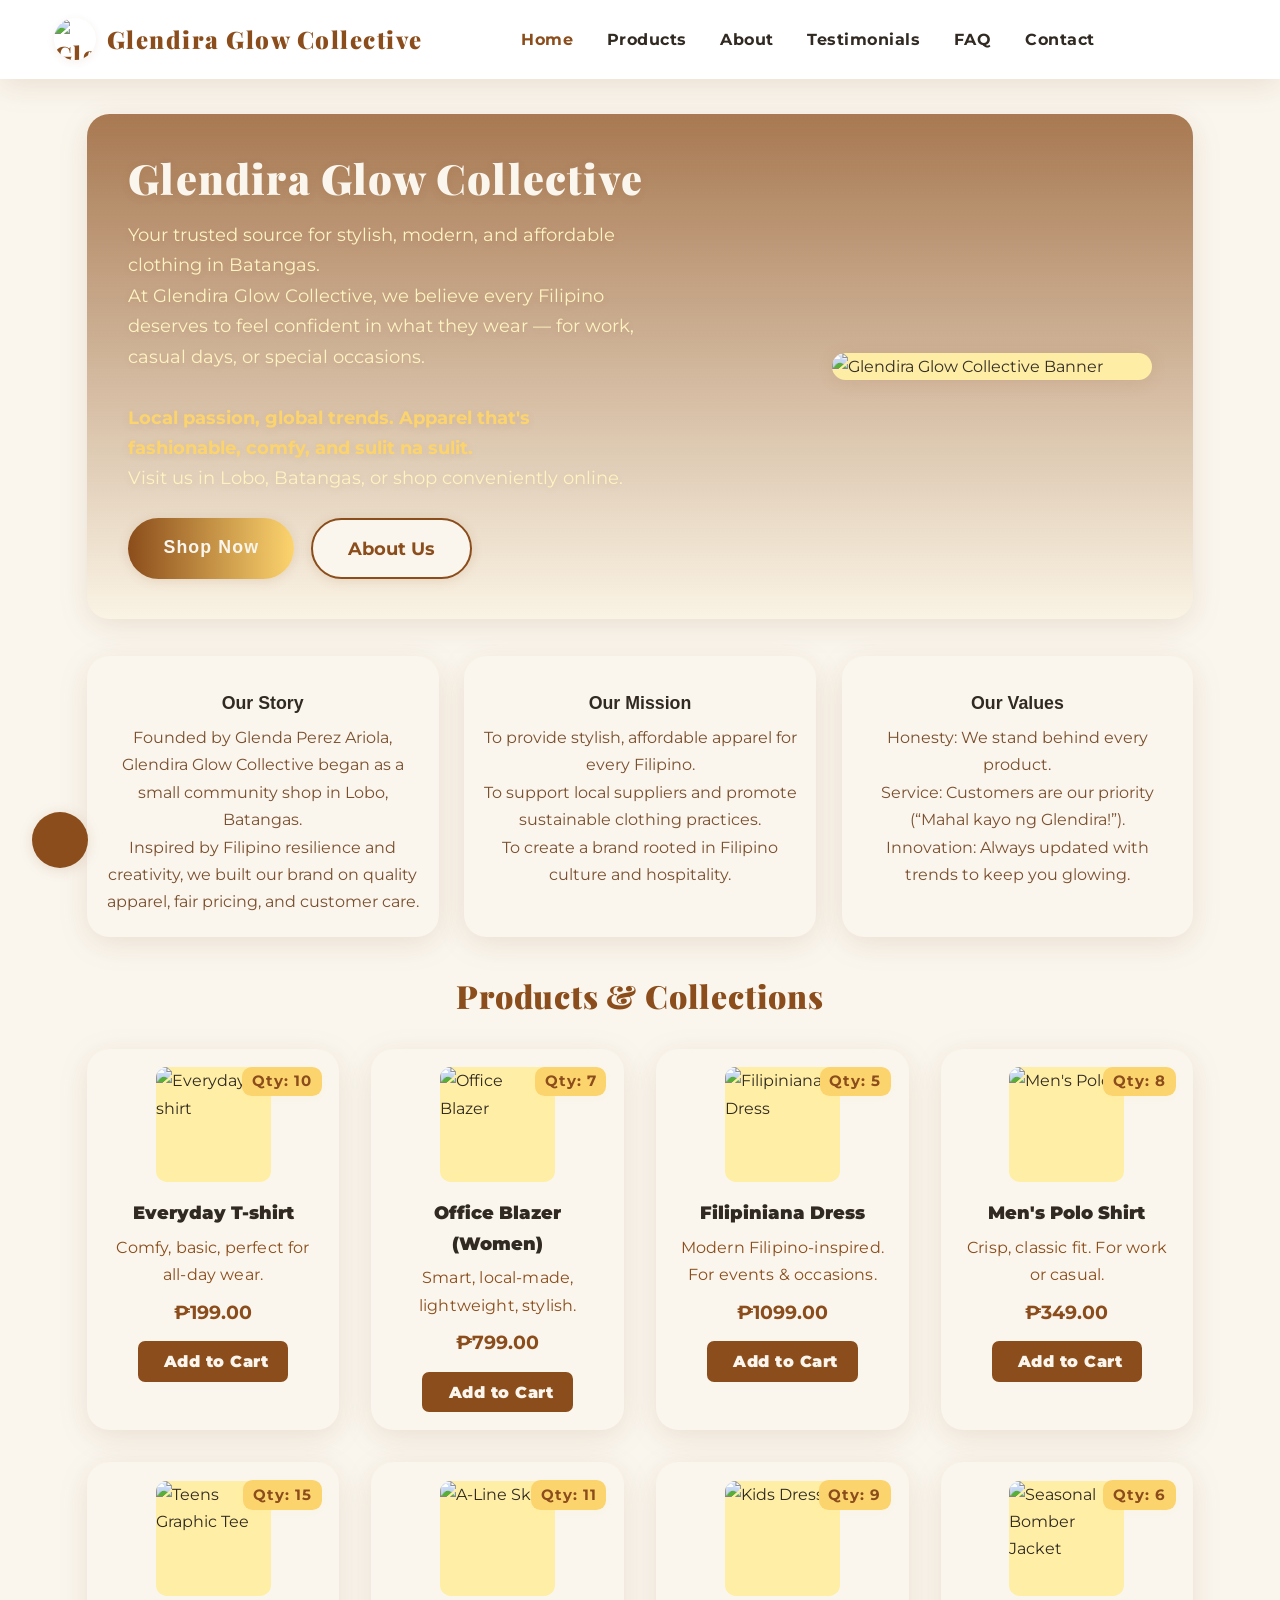
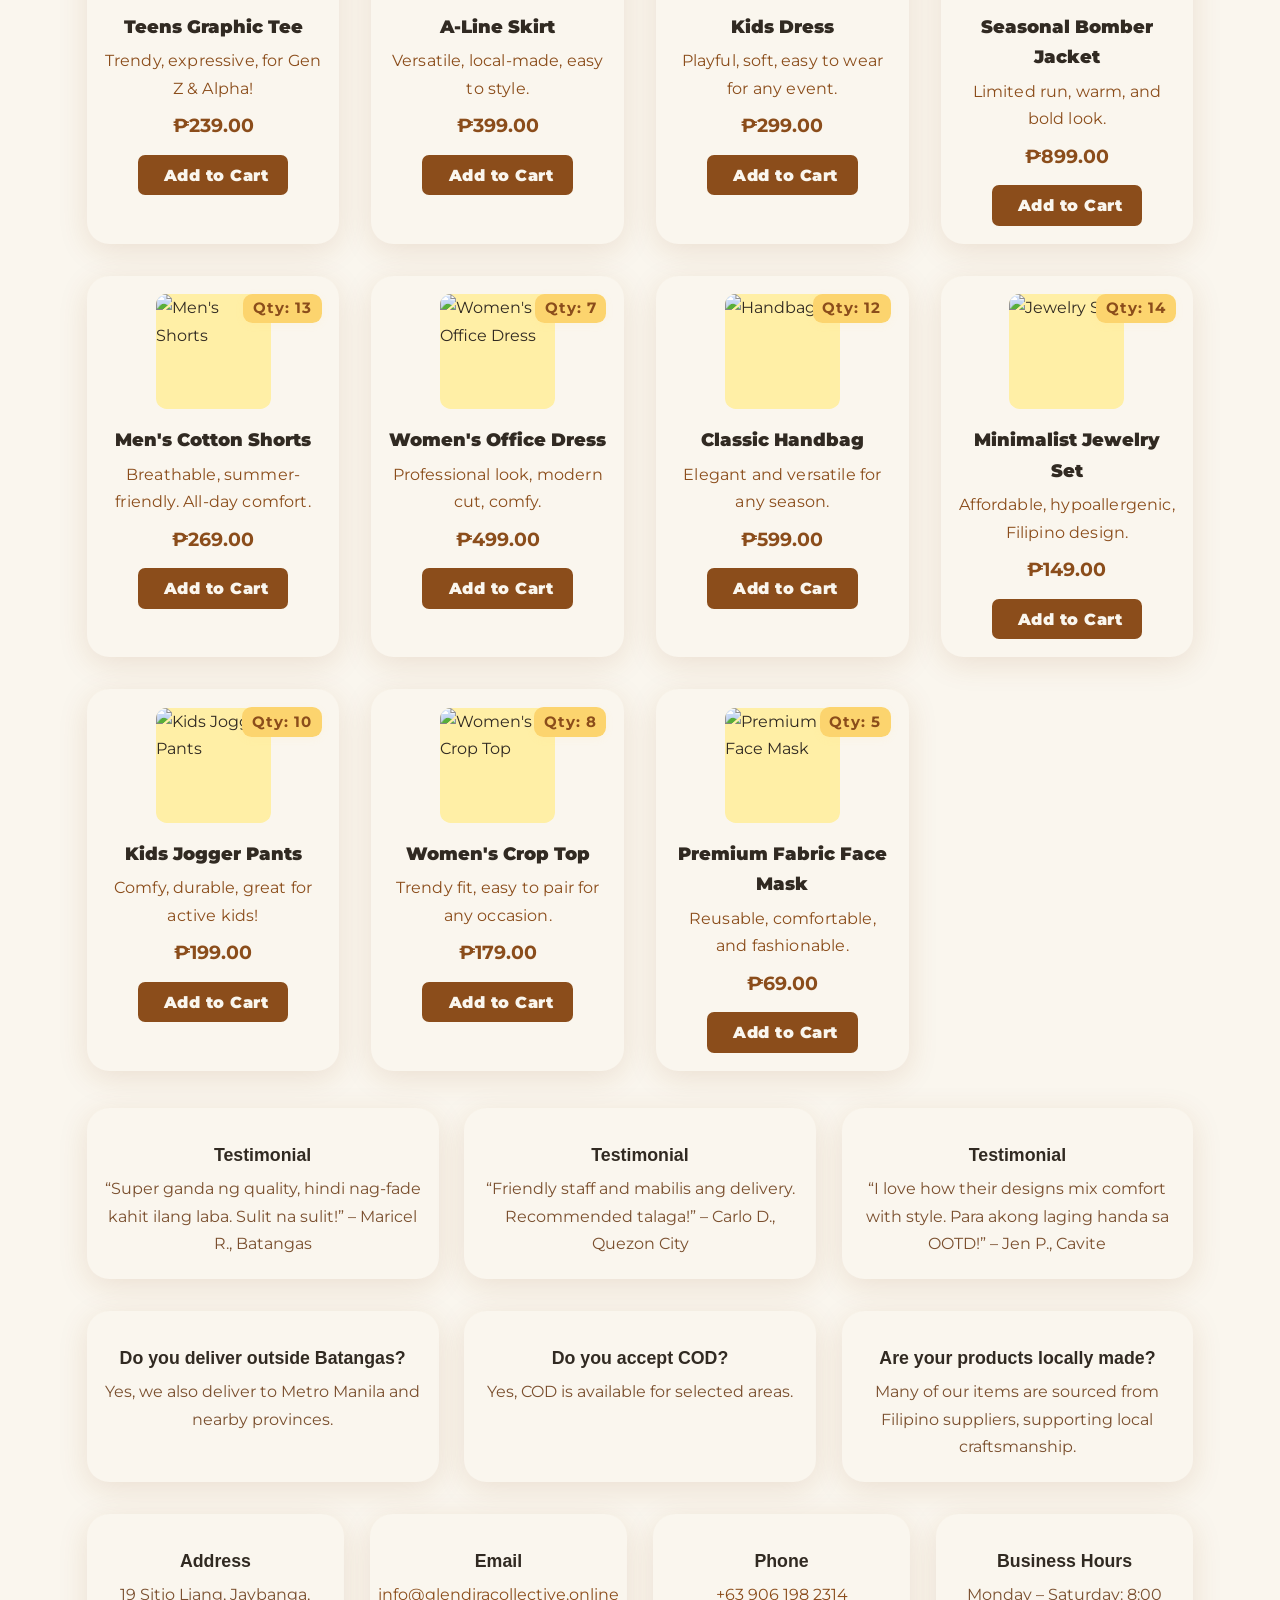
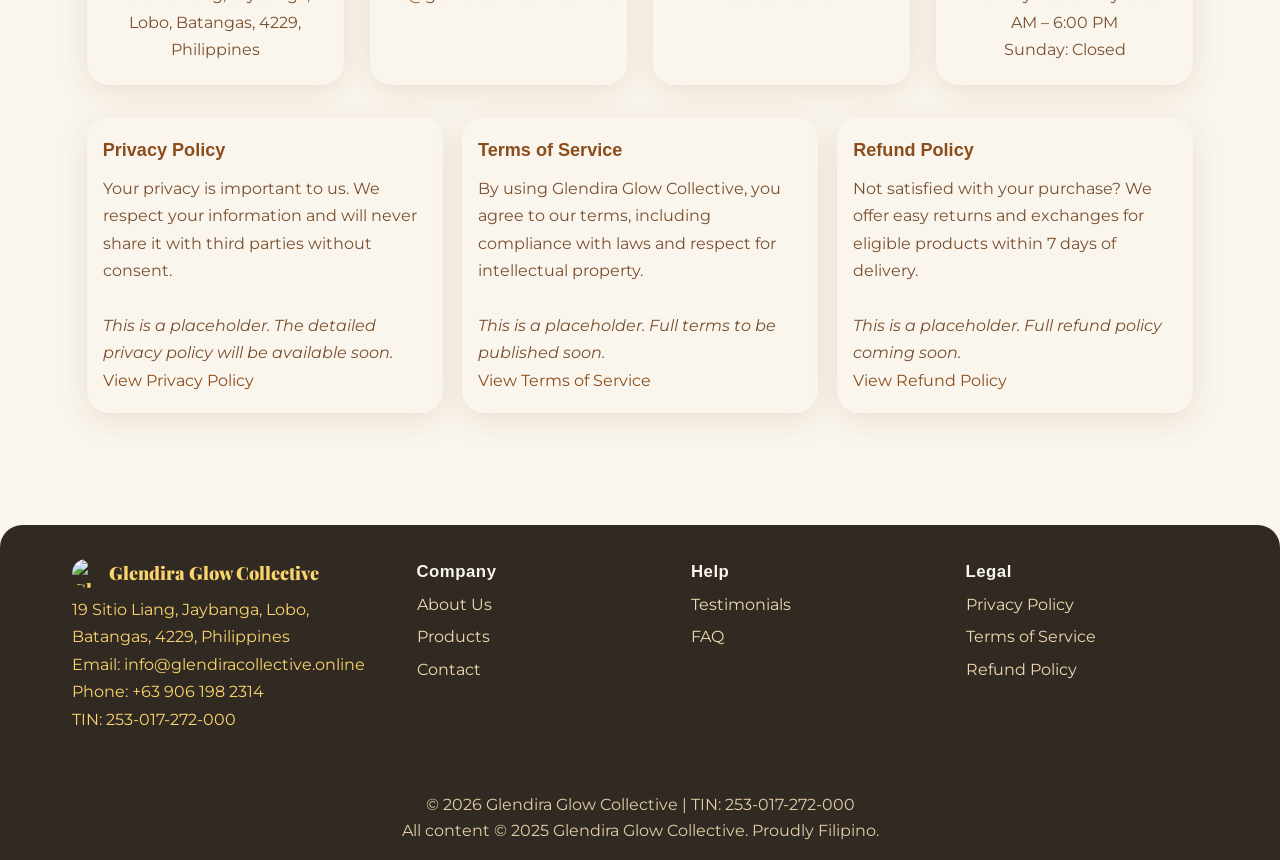
==== index.html @ 45452936 "Update print statement from 'Hello' to 'Goodbye'" ====
<!DOCTYPE html>
<html lang="en">
<head>
  <meta charset="UTF-8" />
  <meta name="viewport" content="width=device-width, initial-scale=1.0" />
  <title>Glendira Glow Collective | Modern Filipino Apparel – Batangas</title>
  <link rel="icon" type="image/png" href="image/FAVICON.png" />
  <!-- Google Fonts -->
  <link href="https://fonts.googleapis.com/css2?family=Montserrat:wght@400;700;900&family=Playfair+Display:wght@700&display=swap" rel="stylesheet" />
  <!-- Remixicon for icons -->
  <link href="https://cdn.jsdelivr.net/npm/remixicon@4.5.0/fonts/remixicon.css" rel="stylesheet" />
  <style>
    :root {
      --primary: #8b4d1b;
      --accent: #fcd46e;
      --dark: #312a22;
      --light: #faf6ee;
      --shadow: 0 7px 30px 0 rgba(139,77,27,0.13);
      --radius: 1.4rem;
    }
    html { scroll-behavior: smooth; }
    * { box-sizing: border-box; margin: 0; padding: 0; }
    body {
      font-family: 'Montserrat', 'Poppins', Arial, sans-serif;
      background: var(--light);
      color: var(--dark);
      min-height: 100vh;
      line-height: 1.7;
      transition: background 0.4s;
    }
    a {
      color: var(--primary);
      text-decoration: none;
      transition: color .22s;
    }
    a:hover { color: var(--accent); }
    img {
      max-width: 100%;
      display: block;
      border-radius: .7rem;
    }
    button, input {
      font-family: inherit;
      outline: none;
      border: none;
      background: none;
    }
    .header {
      width: 100%;
      background: rgba(255,255,255,0.96);
      box-shadow: var(--shadow);
      position: sticky;
      top: 0;
      z-index: 99;
      backdrop-filter: blur(7px);
      transition: background .3s;
    }
    .nav {
      display: flex;
      align-items: center;
      justify-content: space-between;
      max-width: 1240px;
      margin: 0 auto;
      padding: 1.15rem 2.1rem;
      position: relative;
    }
    .nav-logo {
      display: flex;
      align-items: center;
      gap: .7rem;
      font-size: 1.5rem;
      font-weight: 900;
      color: var(--primary);
      letter-spacing: 1.5px;
      font-family: 'Playfair Display', serif;
    }
    .nav-logo img {
      width: 42px;
      height: 42px;
      border-radius: 50%;
      box-shadow: 0 2px 8px 0 rgba(139,77,27,0.08);
    }
    .nav-list {
      display: flex;
      align-items: center;
      gap: 2.1rem;
      list-style: none;
    }
    .nav-link {
      color: var(--dark);
      font-weight: 700;
      font-size: 1rem;
      padding: 0.2rem 0;
      position: relative;
      letter-spacing: 0.5px;
      transition: color .2s;
    }
    .nav-link.active,
    .nav-link:hover { color: var(--primary); }
    .nav-actions {
      display: flex;
      align-items: center;
      gap: 1.15rem;
    }
    .nav-toggle {
      display: none;
      font-size: 2.1rem;
      background: none;
      border: none;
      cursor: pointer;
      color: var(--primary);
      margin-left: 1rem;
      z-index: 200;
    }
    .floating-cart-btn {
      position: fixed;
      left: 32px;
      bottom: 32px;
      z-index: 150;
      background: var(--primary);
      color: var(--light);
      border-radius: 50%;
      width: 56px;
      height: 56px;
      display: flex;
      align-items: center;
      justify-content: center;
      font-size: 2.1rem;
      box-shadow: 0 2px 14px 0 rgba(139,77,27,0.16);
      cursor: pointer;
      border: none;
      transition: background .2s, color .2s, box-shadow .2s;
      outline: none;
    }
    .floating-cart-btn:hover {
      background: var(--accent);
      color: var(--primary);
    }
    @media (max-width: 500px) {
      .floating-cart-btn {
        left: 10px;
        bottom: 10px;
        width: 44px;
        height: 44px;
        font-size: 1.5rem;
      }
    }
    .cart-overlay {
      position: fixed;
      top: 0; left: 0; width: 100vw; height: 100vh;
      background: rgba(139,77,27,0.13);
      z-index: 100;
      display: none;
    }
    .cart-overlay.active { display: block; }
    .cart-sidebar {
      position: fixed;
      top: 0;
      right: -100%;
      width: 360px;
      max-width: 99vw;
      height: 100%;
      background: var(--light);
      box-shadow: -2px 0 20px 0 rgba(139,77,27,0.14);
      z-index: 101;
      padding: 2.1rem 1.6rem;
      display: flex;
      flex-direction: column;
      transition: right .28s;
      overflow-y: auto;
    }
    .cart-sidebar.open { right: 0; }
    .cart-sidebar-header {
      display: flex;
      align-items: center;
      justify-content: space-between;
      margin-bottom: 2rem;
    }
    .cart-sidebar-title {
      font-size: 1.13rem;
      font-weight: 900;
      color: var(--primary);
    }
    .cart-sidebar-close {
      font-size: 1.7rem;
      color: var(--primary);
      cursor: pointer;
      background: none;
      border: none;
      transition: color .2s;
    }
    .cart-items {
      flex: 1;
      overflow-y: auto;
      display: flex;
      flex-direction: column;
      gap: 1.1rem;
    }
    .cart-item {
      display: flex;
      gap: 1rem;
      align-items: flex-start;
      border-bottom: 1px solid #fcd46e;
      padding-bottom: 1rem;
    }
    .cart-item-img {
      width: 54px;
      height: 54px;
      object-fit: contain;
      border-radius: .6rem;
      background: #ffefa6;
    }
    .cart-item-details { flex: 1; }
    .cart-item-title {
      font-size: 1rem;
      font-weight: 700;
      margin-bottom: .12rem;
    }
    .cart-item-price {
      color: var(--primary);
      font-weight: 700;
      margin-bottom: .12rem;
      font-size: 0.97rem;
    }
    .cart-item-qty {
      display: flex; align-items: center; gap: .4rem; margin-top: .18rem;
    }
    .cart-item-qty-btn {
      font-size: 1.07rem;
      background: var(--light);
      border-radius: .3rem;
      padding: 2px 7px;
      cursor: pointer;
      color: var(--primary);
      border: 1px solid var(--accent);
      transition: background .2s, color .2s;
    }
    .cart-item-qty-btn:hover {
      background: var(--primary);
      color: var(--light);
    }
    .cart-item-remove {
      color: #d21f3c;
      font-size: 1.13rem;
      margin-left: .5rem;
      cursor: pointer;
      background: none;
      border: none;
      transition: color .2s;
    }
    .cart-sidebar-footer {
      margin-top: 2rem;
      display: flex;
      align-items: center;
      justify-content: space-between;
      font-weight: 700;
      font-size: 1.05rem;
    }
    .cart-sidebar-footer .checkout-btn {
      padding: 0.62rem 1.32rem;
      background: var(--primary);
      color: var(--light);
      border-radius: .55rem;
      border: none;
      font-weight: 700;
      cursor: pointer;
      transition: background .2s;
    }
    .cart-sidebar-footer .checkout-btn:hover {
      background: var(--accent);
      color: var(--primary);
    }
    main {
      max-width: 1145px;
      margin: 0 auto;
      padding: 2.2rem 1.2rem 3rem;
    }
    .hero {
      display: flex;
      align-items: center;
      justify-content: space-between;
      gap: 2.7rem;
      background: linear-gradient(rgba(139,77,27,.74),rgba(252,212,110,.07)), url('image/placeholder.png') center/cover;
      border-radius: var(--radius);
      padding: 2.5rem 2.6rem;
      margin-bottom: 2.3rem;
      box-shadow: var(--shadow);
      flex-wrap: wrap;
      min-height: 320px;
    }
    .hero-content {
      flex: 1 1 280px;
      min-width: 260px;
      z-index: 2;
    }
    .hero-title {
      font-family: 'Playfair Display', serif;
      font-size: 2.6rem;
      font-weight: 900;
      color: var(--light);
      line-height: 1.13;
      margin-bottom: 1.18rem;
      letter-spacing: 1.2px;
      text-shadow: 0 2px 10px rgba(139,77,27,0.13);
    }
    .hero-desc {
      color: #fff3c1;
      font-size: 1.12rem;
      margin-bottom: 1.5rem;
      max-width: 510px;
      text-shadow: 0 2px 10px rgba(139,77,27,0.11);
    }
    .hero-btns {
      display: flex;
      gap: 1.05rem;
    }
    .btn-primary, .btn-secondary {
      padding: 0.85rem 2.2rem;
      font-size: 1.11rem;
      border-radius: 3rem;
      font-weight: 700;
      cursor: pointer;
      transition: background .2s, color .2s, box-shadow .2s;
      box-shadow: 0 2px 12px 0 rgba(139,77,27,0.14);
      outline: none; border: none;
    }
    .btn-primary {
      background: linear-gradient(90deg, var(--primary), var(--accent));
      color: var(--light);
      font-family: 'Poppins', sans-serif;
      letter-spacing: 1.1px;
    }
    .btn-primary:hover {
      background: var(--dark); color: var(--accent);
    }
    .btn-secondary {
      background: var(--light);
      color: var(--primary);
      border: 2px solid var(--primary);
    }
    .btn-secondary:hover {
      background: var(--primary);
      color: var(--light);
    }
    .hero-img-container {
      min-width: 230px;
      flex: 1 1 220px;
      display: flex;
      justify-content: flex-end;
      align-items: center;
      z-index: 1;
    }
    .hero-img {
      width: 320px;
      max-width: 100%;
      border-radius: var(--radius);
      box-shadow: 0 2px 22px 0 rgba(139,77,27,.12);
      background: #ffefa6;
      object-fit: contain;
      opacity: 0.97;
    }
    .section-title {
      font-size: 2rem;
      color: var(--primary);
      font-family: 'Playfair Display', serif;
      font-weight: 900;
      text-align: center;
      margin-bottom: 1.6rem;
      margin-top: .9rem;
      letter-spacing: 0.8px;
    }
    .products-grid {
      display: grid;
      grid-template-columns: repeat(auto-fit, minmax(230px, 1fr));
      gap: 2rem;
      margin-bottom: 2.3rem;
    }
    .product-card {
      background: var(--light);
      border-radius: var(--radius);
      box-shadow: var(--shadow);
      padding: 1.15rem 1.05rem;
      display: flex;
      flex-direction: column;
      align-items: center;
      transition: transform .18s, box-shadow .2s;
      position: relative;
      overflow: hidden;
    }
    .product-card:hover {
      box-shadow: 0 16px 36px 0 rgba(139,77,27,.16);
      transform: translateY(-7px) scale(1.035);
    }
    .product-img {
      width: 115px;
      height: 115px;
      object-fit: contain;
      margin-bottom: 1rem;
      background: #ffefa6;
      border-radius: .67rem;
      transition: transform .23s;
    }
    .product-card:hover .product-img {
      transform: scale(1.06) rotate(-2deg);
    }
    .product-name {
      font-weight: 900;
      font-size: 1.12rem;
      text-align: center;
      margin-bottom: .3rem;
      font-family: 'Poppins', 'Montserrat', sans-serif;
    }
    .product-desc {
      font-size: 1.01rem;
      color: #8b4d1b;
      margin-bottom: 0.53rem;
      text-align: center;
      letter-spacing: 0.17px;
    }
    .product-stock {
      font-size: 0.97rem;
      margin-bottom: 0.18rem;
      color: var(--primary);
    }
    .product-price {
      font-weight: 700;
      font-size: 1.16rem;
      color: var(--primary);
      margin-bottom: .79rem;
      font-family: 'Montserrat', sans-serif;
    }
    .product-add {
      background: var(--primary);
      color: var(--light);
      border-radius: .44rem;
      padding: 0.64rem 1.24rem;
      font-weight: 900;
      cursor: pointer;
      font-size: 1.01rem;
      border: none;
      transition: background .2s;
      display: flex;
      align-items: center;
      gap: .4rem;
      font-family: 'Montserrat', sans-serif;
      letter-spacing: 0.5px;
    }
    .product-add:hover {
      background: var(--accent);
      color: var(--primary);
    }
    .product-badge {
      position: absolute;
      top: 1.1rem;
      right: 1.1rem;
      background: var(--accent);
      color: var(--primary);
      font-weight: 700;
      font-size: .91rem;
      padding: 0.16rem 0.61rem;
      border-radius: .6rem;
      letter-spacing: 1px;
      box-shadow: 0 2px 8px 0 rgba(252,212,110,0.08);
    }
    .info-sections {
      display: flex;
      flex-wrap: wrap;
      gap: 1.6rem;
      margin-bottom: 2rem;
      justify-content: center;
    }
    .info-card {
      background: var(--light);
      border-radius: var(--radius);
      box-shadow: var(--shadow);
      padding: 1.32rem 1.05rem;
      min-width: 230px;
      flex: 1 1 230px;
      display: flex;
      flex-direction: column;
      align-items: center;
      text-align: center;
      max-width: 390px;
    }
    .info-icon {
      font-size: 2.1rem;
      color: var(--primary);
      margin-bottom: 0.7rem;
    }
    .info-title {
      font-size: 1.11rem;
      font-weight: 900;
      margin-bottom: .32rem;
      font-family: 'Poppins', sans-serif;
    }
    .info-desc {
      color: #7a4f2e;
      font-size: 1.01rem;
    }
    .policy-sections {
      display: flex;
      flex-wrap: wrap;
      gap: 1.2rem;
      margin: 1.6rem 0;
      justify-content: center;
    }
    .policy-card {
      background: var(--light);
      border-radius: var(--radius);
      box-shadow: var(--shadow);
      padding: 1.15rem 1rem;
      min-width: 230px;
      flex: 1 1 210px;
      max-width: 360px;
      text-align: left;
      display: flex;
      flex-direction: column;
    }
    .policy-title {
      font-size: 1.13rem;
      font-weight: 900;
      margin-bottom: .54rem;
      color: var(--primary);
      font-family: 'Poppins', sans-serif;
    }
    .policy-body {
      color: #7a4f2e;
      font-size: 1.01rem;
      line-height: 1.7;
    }
    .footer {
      background: var(--dark);
      color: var(--light);
      padding: 2.1rem 0 1rem;
      margin-top: 2.4rem;
      border-radius: var(--radius) var(--radius) 0 0;
      position: relative;
      overflow: hidden;
    }
    .footer::before {
      content: '';
      position: absolute;
      right: 0;
      top: -40px;
      width: 320px;
      height: 320px;
      opacity: 0.13;
      background: url('image/LOGO.png') no-repeat center center/contain;
      z-index: 0;
    }
    .footer-container {
      max-width: 1200px;
      margin: 0 auto;
      display: flex;
      flex-wrap: wrap;
      gap: 2rem;
      justify-content: space-between;
      align-items: flex-start;
      padding: 0 2rem;
      position: relative;
      z-index: 2;
    }
    .footer-brand {
      flex: 1 1 230px;
      margin-bottom: 1.8rem;
      z-index: 2;
    }
    .footer-logo {
      display: flex;
      align-items: center;
      font-size: 1.13rem;
      font-weight: 900;
      gap: .53rem;
      margin-bottom: 0.42rem;
      color: var(--accent);
      font-family: 'Playfair Display', serif;
    }
    .footer-logo img {
      width: 29px;
      height: 29px;
      border-radius: 50%;
    }
    .footer-desc {
      color: #fcd46e;
      font-size: 1.01rem;
      margin-bottom: .57rem;
    }
    .footer-links-group {
      flex: 1 1 160px;
      margin-bottom: 1.7rem;
      z-index: 2;
    }
    .footer-links-title {
      font-size: 1.05rem;
      font-weight: 900;
      margin-bottom: .32rem;
      letter-spacing: .5px;
      font-family: 'Poppins', sans-serif;
    }
    .footer-links {
      display: flex;
      flex-direction: column;
      gap: .35rem;
    }
    .footer-link {
      color: #ffe9bd;
      font-size: .99rem;
      transition: color .2s;
      opacity: .92;
    }
    .footer-link:hover { color: var(--accent); }
    .footer-bottom {
      text-align: center;
      font-size: .97rem;
      color: #ffe9bd;
      margin-top: 1.3rem;
      opacity: .86;
      position: relative;
      z-index: 2;
    }
    .footer-bottom a {
      color: #fff;
      font-weight: 700;
      text-decoration: underline;
      transition: color .2s;
    }
    .footer-bottom a:hover { color: var(--accent); }
    .scroll-top-btn {
      position: fixed;
      right: 28px;
      bottom: 32px;
      z-index: 151;
      background: var(--accent);
      color: var(--primary);
      border-radius: 50%;
      width: 44px;
      height: 44px;
      display: flex;
      align-items: center;
      justify-content: center;
      font-size: 1.65rem;
      box-shadow: 0 2px 12px 0 rgba(139,77,27,0.15);
      cursor: pointer;
      border: none;
      transition: background .22s, color .22s, opacity .22s;
      opacity: 0;
      pointer-events: none;
    }
    .scroll-top-btn.show {
      opacity: 1;
      pointer-events: auto;
    }
    @media (max-width: 1100px) {
      .hero { flex-direction: column; text-align: center; }
      .hero-content, .hero-img-container { justify-content: center; }
      .hero-img { margin: 1.6rem auto 0 auto; }
    }
    @media (max-width: 900px) {
      .nav-list { gap: 1.05rem; }
      .footer-container { flex-direction: column; gap: 1.6rem; align-items: flex-start; }
    }
    @media (max-width: 700px) {
      .nav { padding: 1rem .75rem; }
      .main { padding: 1rem .6rem 2rem; }
      .products-grid,
      .info-sections,
      .policy-sections { gap: 1rem; }
      .footer-container { padding: 0 1.2rem; }
      .nav-list {
        position: fixed;
        top: 0;
        right: -100vw;
        width: 82vw;
        height: 100vh;
        background: var(--light);
        flex-direction: column;
        gap: 1.7rem;
        padding-top: 4.1rem;
        z-index: 120;
        transition: right .25s;
        box-shadow: -2px 0 20px 0 rgba(139,77,27,0.09);
      }
      .nav-list.open { right: 0; }
      .nav-toggle { display: block; }
      .nav-close { display: none; }
      .nav-list .nav-close {
        display: block;
        position: absolute;
        top: 1.1rem;
        right: 1.3rem;
        background: none;
        border: none;
        font-size: 1.72rem;
        color: var(--primary);
        cursor: pointer;
        z-index: 999;
      }
    }
    @media (max-width: 600px) {
      .hero { padding: 1.05rem .7rem; }
      .policy-card { padding: 1rem .45rem; }
      .footer { padding: 1.11rem 0 .89rem; }
    }
    @media (max-width: 430px) {
      .cart-sidebar { width: 99vw; padding: .95rem .45rem; }
      .footer-logo img { width: 21px; height: 21px; }
    }
  </style>
</head>
<body>
  <header class="header" id="header">
    <nav class="nav">
      <a href="index.html" class="nav-logo">
        <img src="image/LOGO.png" alt="Glendira Glow Collective Logo" />
        Glendira Glow Collective
      </a>
      <ul class="nav-list" id="nav-list">
        <li><a href="index.html" class="nav-link active">Home</a></li>
        <li><a href="#shop" class="nav-link">Products</a></li>
        <li><a href="#about" class="nav-link">About</a></li>
        <li><a href="#testimonials" class="nav-link">Testimonials</a></li>
        <li><a href="#faq" class="nav-link">FAQ</a></li>
        <li><a href="#contact" class="nav-link">Contact</a></li>
        <button class="nav-close" id="nav-close" aria-label="Close menu"><i class="ri-close-line"></i></button>
      </ul>
      <div class="nav-actions">
        <button class="nav-toggle" id="nav-toggle" aria-label="Open menu"><i class="ri-menu-3-line"></i></button>
      </div>
    </nav>
  </header>

  <!-- Floating Cart Button -->
  <button class="floating-cart-btn" id="cart-btn" aria-label="Open cart">
    <i class="ri-shopping-bag-3-line"></i>
    <span id="cart-badge" style="position:absolute;top:8px;right:8px;background:var(--accent);color:var(--primary);font-size:.9rem;font-weight:700;border-radius:50%;padding:2px 8px;min-width:24px;text-align:center;display:none"></span>
  </button>

  <!-- Scroll to Top Button -->
  <button class="scroll-top-btn" id="scroll-top-btn" aria-label="Scroll to top">
    <i class="ri-arrow-up-s-line"></i>
  </button>

  <!-- Cart Sidebar & Overlay -->
  <div class="cart-overlay" id="cart-overlay"></div>
  <aside class="cart-sidebar" id="cart-sidebar" aria-label="Shopping cart">
    <div class="cart-sidebar-header">
      <div class="cart-sidebar-title">My Cart</div>
      <button class="cart-sidebar-close" id="cart-close-btn" aria-label="Close cart"><i class="ri-close-line"></i></button>
    </div>
    <div class="cart-items" id="cart-items">
      <!-- Cart items will be rendered here by JS -->
    </div>
    <div class="cart-sidebar-footer">
      <span><span id="cart-items-count">0</span> items | <span id="cart-total">₱0</span></span>
      <button class="checkout-btn" id="checkout-btn">Checkout</button>
    </div>
  </aside>

  <main>
    <!-- Hero Section -->
    <section class="hero" id="home">
      <div class="hero-content">
        <h1 class="hero-title">Glendira Glow Collective <span style="color:var(--accent)"></span></h1>
        <div class="hero-desc">
          Your trusted source for stylish, modern, and affordable clothing in Batangas.<br>
          At Glendira Glow Collective, we believe every Filipino deserves to feel confident in what they wear — for work, casual days, or special occasions.<br><br>
          <strong style="color:var(--accent)">Local passion, global trends. Apparel that's fashionable, comfy, and sulit na sulit.</strong>
          <br>Visit us in Lobo, Batangas, or shop conveniently online.
        </div>
        <div class="hero-btns">
          <a href="#shop" class="btn-primary">Shop Now</a>
          <a href="#about" class="btn-secondary">About Us</a>
        </div>
      </div>
      <div class="hero-img-container">
        <img src="image/placeholder.png" alt="Glendira Glow Collective Banner" class="hero-img" />
      </div>
    </section>

    <!-- About Us -->
    <section class="info-sections" id="about">
      <div class="info-card">
        <div class="info-icon"><i class="ri-star-line"></i></div>
        <div class="info-title">Our Story</div>
        <div class="info-desc">
          Founded by Glenda Perez Ariola, Glendira Glow Collective began as a small community shop in Lobo, Batangas.<br>
          Inspired by Filipino resilience and creativity, we built our brand on quality apparel, fair pricing, and customer care.
        </div>
      </div>
      <div class="info-card">
        <div class="info-icon"><i class="ri-heart-line"></i></div>
        <div class="info-title">Our Mission</div>
        <div class="info-desc">
          To provide stylish, affordable apparel for every Filipino.<br>
          To support local suppliers and promote sustainable clothing practices.<br>
          To create a brand rooted in Filipino culture and hospitality.
        </div>
      </div>
      <div class="info-card">
        <div class="info-icon"><i class="ri-hand-heart-line"></i></div>
        <div class="info-title">Our Values</div>
        <div class="info-desc">
          Honesty: We stand behind every product.<br>
          Service: Customers are our priority (“Mahal kayo ng Glendira!”).<br>
          Innovation: Always updated with trends to keep you glowing.
        </div>
      </div>
    </section>

    <!-- Products & Collections -->
    <section id="shop">
      <h2 class="section-title">Products & Collections</h2>
      <div class="products-grid" id="products-grid">
        <div class="product-card" data-id="1">
          <span class="product-badge">Qty: 10</span>
          <img src="image/placeholder.png" alt="Everyday T-shirt" class="product-img" />
          <div class="product-name">Everyday T-shirt</div>
          <div class="product-desc">Comfy, basic, perfect for all-day wear.</div>
          <div class="product-price">₱199.00</div>
          <button class="product-add"><i class="ri-shopping-cart-2-line"></i> Add to Cart</button>
        </div>
        <div class="product-card" data-id="2">
          <span class="product-badge">Qty: 7</span>
          <img src="image/placeholder.png" alt="Office Blazer" class="product-img" />
          <div class="product-name">Office Blazer (Women)</div>
          <div class="product-desc">Smart, local-made, lightweight, stylish.</div>
          <div class="product-price">₱799.00</div>
          <button class="product-add"><i class="ri-shopping-cart-2-line"></i> Add to Cart</button>
        </div>
        <div class="product-card" data-id="3">
          <span class="product-badge">Qty: 5</span>
          <img src="image/placeholder.png" alt="Filipiniana Dress" class="product-img" />
          <div class="product-name">Filipiniana Dress</div>
          <div class="product-desc">Modern Filipino-inspired. For events & occasions.</div>
          <div class="product-price">₱1099.00</div>
          <button class="product-add"><i class="ri-shopping-cart-2-line"></i> Add to Cart</button>
        </div>
        <div class="product-card" data-id="4">
          <span class="product-badge">Qty: 8</span>
          <img src="image/placeholder.png" alt="Men's Polo" class="product-img" />
          <div class="product-name">Men's Polo Shirt</div>
          <div class="product-desc">Crisp, classic fit. For work or casual.</div>
          <div class="product-price">₱349.00</div>
          <button class="product-add"><i class="ri-shopping-cart-2-line"></i> Add to Cart</button>
        </div>
        <div class="product-card" data-id="5">
          <span class="product-badge">Qty: 15</span>
          <img src="image/placeholder.png" alt="Teens Graphic Tee" class="product-img" />
          <div class="product-name">Teens Graphic Tee</div>
          <div class="product-desc">Trendy, expressive, for Gen Z & Alpha!</div>
          <div class="product-price">₱239.00</div>
          <button class="product-add"><i class="ri-shopping-cart-2-line"></i> Add to Cart</button>
        </div>
        <div class="product-card" data-id="6">
          <span class="product-badge">Qty: 11</span>
          <img src="image/placeholder.png" alt="A-Line Skirt" class="product-img" />
          <div class="product-name">A-Line Skirt</div>
          <div class="product-desc">Versatile, local-made, easy to style.</div>
          <div class="product-price">₱399.00</div>
          <button class="product-add"><i class="ri-shopping-cart-2-line"></i> Add to Cart</button>
        </div>
        <div class="product-card" data-id="7">
          <span class="product-badge">Qty: 9</span>
          <img src="image/placeholder.png" alt="Kids Dress" class="product-img" />
          <div class="product-name">Kids Dress</div>
          <div class="product-desc">Playful, soft, easy to wear for any event.</div>
          <div class="product-price">₱299.00</div>
          <button class="product-add"><i class="ri-shopping-cart-2-line"></i> Add to Cart</button>
        </div>
        <div class="product-card" data-id="8">
          <span class="product-badge">Qty: 6</span>
          <img src="image/placeholder.png" alt="Seasonal Bomber Jacket" class="product-img" />
          <div class="product-name">Seasonal Bomber Jacket</div>
          <div class="product-desc">Limited run, warm, and bold look.</div>
          <div class="product-price">₱899.00</div>
          <button class="product-add"><i class="ri-shopping-cart-2-line"></i> Add to Cart</button>
        </div>
        <div class="product-card" data-id="9">
          <span class="product-badge">Qty: 13</span>
          <img src="image/placeholder.png" alt="Men's Shorts" class="product-img" />
          <div class="product-name">Men's Cotton Shorts</div>
          <div class="product-desc">Breathable, summer-friendly. All-day comfort.</div>
          <div class="product-price">₱269.00</div>
          <button class="product-add"><i class="ri-shopping-cart-2-line"></i> Add to Cart</button>
        </div>
        <div class="product-card" data-id="10">
          <span class="product-badge">Qty: 7</span>
          <img src="image/placeholder.png" alt="Women's Office Dress" class="product-img" />
          <div class="product-name">Women's Office Dress</div>
          <div class="product-desc">Professional look, modern cut, comfy.</div>
          <div class="product-price">₱499.00</div>
          <button class="product-add"><i class="ri-shopping-cart-2-line"></i> Add to Cart</button>
        </div>
        <div class="product-card" data-id="11">
          <span class="product-badge">Qty: 12</span>
          <img src="image/placeholder.png" alt="Handbag" class="product-img" />
          <div class="product-name">Classic Handbag</div>
          <div class="product-desc">Elegant and versatile for any season.</div>
          <div class="product-price">₱599.00</div>
          <button class="product-add"><i class="ri-shopping-cart-2-line"></i> Add to Cart</button>
        </div>
        <div class="product-card" data-id="12">
          <span class="product-badge">Qty: 14</span>
          <img src="image/placeholder.png" alt="Jewelry Set" class="product-img" />
          <div class="product-name">Minimalist Jewelry Set</div>
          <div class="product-desc">Affordable, hypoallergenic, Filipino design.</div>
          <div class="product-price">₱149.00</div>
          <button class="product-add"><i class="ri-shopping-cart-2-line"></i> Add to Cart</button>
        </div>
        <div class="product-card" data-id="13">
          <span class="product-badge">Qty: 10</span>
          <img src="image/placeholder.png" alt="Kids Jogger Pants" class="product-img" />
          <div class="product-name">Kids Jogger Pants</div>
          <div class="product-desc">Comfy, durable, great for active kids!</div>
          <div class="product-price">₱199.00</div>
          <button class="product-add"><i class="ri-shopping-cart-2-line"></i> Add to Cart</button>
        </div>
        <div class="product-card" data-id="14">
          <span class="product-badge">Qty: 8</span>
          <img src="image/placeholder.png" alt="Women's Crop Top" class="product-img" />
          <div class="product-name">Women's Crop Top</div>
          <div class="product-desc">Trendy fit, easy to pair for any occasion.</div>
          <div class="product-price">₱179.00</div>
          <button class="product-add"><i class="ri-shopping-cart-2-line"></i> Add to Cart</button>
        </div>
        <div class="product-card" data-id="15">
          <span class="product-badge">Qty: 5</span>
          <img src="image/placeholder.png" alt="Premium Face Mask" class="product-img" />
          <div class="product-name">Premium Fabric Face Mask</div>
          <div class="product-desc">Reusable, comfortable, and fashionable.</div>
          <div class="product-price">₱69.00</div>
          <button class="product-add"><i class="ri-shopping-cart-2-line"></i> Add to Cart</button>
        </div>
      </div>
    </section>

    <!-- Testimonials -->
    <section class="info-sections" id="testimonials">
      <div class="info-card">
        <div class="info-icon"><i class="ri-chat-3-line"></i></div>
        <div class="info-title">Testimonial</div>
        <div class="info-desc">
          “Super ganda ng quality, hindi nag-fade kahit ilang laba. Sulit na sulit!” – Maricel R., Batangas
        </div>
      </div>
      <div class="info-card">
        <div class="info-icon"><i class="ri-chat-3-line"></i></div>
        <div class="info-title">Testimonial</div>
        <div class="info-desc">
          “Friendly staff and mabilis ang delivery. Recommended talaga!” – Carlo D., Quezon City
        </div>
      </div>
      <div class="info-card">
        <div class="info-icon"><i class="ri-chat-3-line"></i></div>
        <div class="info-title">Testimonial</div>
        <div class="info-desc">
          “I love how their designs mix comfort with style. Para akong laging handa sa OOTD!” – Jen P., Cavite
        </div>
      </div>
    </section>

    <!-- FAQ -->
    <section class="info-sections" id="faq">
      <div class="info-card">
        <div class="info-icon"><i class="ri-question-answer-line"></i></div>
        <div class="info-title">Do you deliver outside Batangas?</div>
        <div class="info-desc">Yes, we also deliver to Metro Manila and nearby provinces.</div>
      </div>
      <div class="info-card">
        <div class="info-icon"><i class="ri-question-answer-line"></i></div>
        <div class="info-title">Do you accept COD?</div>
        <div class="info-desc">Yes, COD is available for selected areas.</div>
      </div>
      <div class="info-card">
        <div class="info-icon"><i class="ri-question-answer-line"></i></div>
        <div class="info-title">Are your products locally made?</div>
        <div class="info-desc">Many of our items are sourced from Filipino suppliers, supporting local craftsmanship.</div>
      </div>
    </section>

    <!-- Contact -->
    <section class="info-sections" id="contact">
      <div class="info-card">
        <div class="info-icon"><i class="ri-map-pin-line"></i></div>
        <div class="info-title">Address</div>
        <div class="info-desc">
          19 Sitio Liang, Jaybanga, Lobo, Batangas, 4229, Philippines
        </div>
      </div>
      <div class="info-card">
        <div class="info-icon"><i class="ri-mail-send-line"></i></div>
        <div class="info-title">Email</div>
        <div class="info-desc">
          <a href="mailto:info@glendiracollective.online">info@glendiracollective.online</a>
        </div>
      </div>
      <div class="info-card">
        <div class="info-icon"><i class="ri-phone-line"></i></div>
        <div class="info-title">Phone</div>
        <div class="info-desc">
          <a href="tel:+639061982314">+63 906 198 2314</a>
        </div>
      </div>
      <div class="info-card">
        <div class="info-icon"><i class="ri-time-line"></i></div>
        <div class="info-title">Business Hours</div>
        <div class="info-desc">
          Monday – Saturday: 8:00 AM – 6:00 PM<br>Sunday: Closed
        </div>
      </div>
    </section>

    <!-- Policy Links Section -->
    <section class="policy-sections" id="policies">
      <div class="policy-card">
        <div class="policy-title">Privacy Policy</div>
        <div class="policy-body">
          Your privacy is important to us. We respect your information and will never share it with third parties without consent.<br><br>
          <em>This is a placeholder. The detailed privacy policy will be available soon.</em>
          <br><a href="privacy-policy.html">View Privacy Policy</a>
        </div>
      </div>
      <div class="policy-card">
        <div class="policy-title">Terms of Service</div>
        <div class="policy-body">
          By using Glendira Glow Collective, you agree to our terms, including compliance with laws and respect for intellectual property.<br><br>
          <em>This is a placeholder. Full terms to be published soon.</em>
          <br><a href="terms.html">View Terms of Service</a>
        </div>
      </div>
      <div class="policy-card">
        <div class="policy-title">Refund Policy</div>
        <div class="policy-body">
          Not satisfied with your purchase? We offer easy returns and exchanges for eligible products within 7 days of delivery.<br><br>
          <em>This is a placeholder. Full refund policy coming soon.</em>
          <br><a href="refund-policy.html">View Refund Policy</a>
        </div>
      </div>
    </section>
  </main>

  <footer class="footer">
    <div class="footer-container">
      <div class="footer-brand">
        <div class="footer-logo">
          <img src="image/LOGO.png" alt="Glendira Glow Collective Logo" />
          Glendira Glow Collective
        </div>
        <div class="footer-desc">
          19 Sitio Liang, Jaybanga, Lobo, Batangas, 4229, Philippines<br>
          Email: <a href="mailto:info@glendiracollective.online" style="color:var(--accent);">info@glendiracollective.online</a><br>
          Phone: <a href="tel:+639061982314" style="color:var(--accent);">+63 906 198 2314</a><br>
          TIN: 253-017-272-000
        </div>
      </div>
      <div class="footer-links-group">
        <div class="footer-links-title">Company</div>
        <div class="footer-links">
          <a href="#about" class="footer-link">About Us</a>
          <a href="#shop" class="footer-link">Products</a>
          <a href="#contact" class="footer-link">Contact</a>
        </div>
      </div>
      <div class="footer-links-group">
        <div class="footer-links-title">Help</div>
        <div class="footer-links">
          <a href="#testimonials" class="footer-link">Testimonials</a>
          <a href="#faq" class="footer-link">FAQ</a>
        </div>
      </div>
      <div class="footer-links-group">
        <div class="footer-links-title">Legal</div>
        <div class="footer-links">
          <a href="privacy-policy.html" class="footer-link">Privacy Policy</a>
          <a href="terms.html" class="footer-link">Terms of Service</a>
          <a href="refund-policy.html" class="footer-link">Refund Policy</a>
        </div>
      </div>
    </div>
    <div class="footer-bottom">
      &copy; <span id="footer-year"></span> Glendira Glow Collective | TIN: 253-017-272-000<br>
      All content &copy; 2025 Glendira Glow Collective. Proudly Filipino.
    </div>
  </footer>

  <script>
    // Navigation for mobile
    const navToggle = document.getElementById('nav-toggle');
    const navClose = document.getElementById('nav-close');
    const navList = document.getElementById('nav-list');
    navToggle && navToggle.addEventListener('click', () => {
      navList.classList.add('open');
    });
    navClose && navClose.addEventListener('click', () => {
      navList.classList.remove('open');
    });
    document.querySelectorAll('.nav-link').forEach(link => {
      link.addEventListener('click', () => navList.classList.remove('open'));
    });

    // Cart functionality
    let cart = [];
    const products = [
      {
        id: 1,
        name: "Everyday T-shirt",
        price: 199.00,
        img: "image/placeholder.png"
      },
      {
        id: 2,
        name: "Office Blazer (Women)",
        price: 799.00,
        img: "image/placeholder.png"
      },
      {
        id: 3,
        name: "Filipiniana Dress",
        price: 1099.00,
        img: "image/placeholder.png"
      },
      {
        id: 4,
        name: "Men's Polo Shirt",
        price: 349.00,
        img: "image/placeholder.png"
      },
      {
        id: 5,
        name: "Teens Graphic Tee",
        price: 239.00,
        img: "image/placeholder.png"
      },
      {
        id: 6,
        name: "A-Line Skirt",
        price: 399.00,
        img: "image/placeholder.png"
      },
      {
        id: 7,
        name: "Kids Dress",
        price: 299.00,
        img: "image/placeholder.png"
      },
      {
        id: 8,
        name: "Seasonal Bomber Jacket",
        price: 899.00,
        img: "image/placeholder.png"
      },
      {
        id: 9,
        name: "Men's Cotton Shorts",
        price: 269.00,
        img: "image/placeholder.png"
      },
      {
        id: 10,
        name: "Women's Office Dress",
        price: 499.00,
        img: "image/placeholder.png"
      },
      {
        id: 11,
        name: "Classic Handbag",
        price: 599.00,
        img: "image/placeholder.png"
      },
      {
        id: 12,
        name: "Minimalist Jewelry Set",
        price: 149.00,
        img: "image/placeholder.png"
      },
      {
        id: 13,
        name: "Kids Jogger Pants",
        price: 199.00,
        img: "image/placeholder.png"
      },
      {
        id: 14,
        name: "Women's Crop Top",
        price: 179.00,
        img: "image/placeholder.png"
      },
      {
        id: 15,
        name: "Premium Fabric Face Mask",
        price: 69.00,
        img: "image/placeholder.png"
      }
    ];

    const cartBtn = document.getElementById('cart-btn');
    const cartSidebar = document.getElementById('cart-sidebar');
    const cartCloseBtn = document.getElementById('cart-close-btn');
    const cartOverlay = document.getElementById('cart-overlay');
    const cartItemsContainer = document.getElementById('cart-items');
    const cartItemsCount = document.getElementById('cart-items-count');
    const cartTotal = document.getElementById('cart-total');
    const checkoutBtn = document.getElementById('checkout-btn');
    const cartBadge = document.getElementById('cart-badge');

    function openCart() {
      cartSidebar.classList.add('open');
      cartOverlay.classList.add('active');
      document.body.style.overflow = 'hidden';
    }
    function closeCart() {
      cartSidebar.classList.remove('open');
      cartOverlay.classList.remove('active');
      document.body.style.overflow = '';
    }
    cartBtn && cartBtn.addEventListener('click', openCart);
    cartCloseBtn && cartCloseBtn.addEventListener('click', closeCart);
    cartOverlay && cartOverlay.addEventListener('click', closeCart);

    // Add to cart logic
    document.querySelectorAll('.product-add').forEach((btn, idx) => {
      btn.addEventListener('click', function() {
        const card = btn.closest('.product-card');
        const pid = parseInt(card.getAttribute('data-id'));
        addToCart(pid);
      });
    });

    function addToCart(productId) {
      const prod = products.find(p => p.id === productId);
      const itemIndex = cart.findIndex(i => i.id === productId);
      if (itemIndex > -1) {
        cart[itemIndex].qty += 1;
      } else {
        cart.push({
          id: prod.id,
          name: prod.name,
          price: prod.price,
          img: prod.img,
          qty: 1
        });
      }
      renderCart();
    }

    function increaseQty(productId) {
      const item = cart.find(i => i.id === productId);
      if (item) {
        item.qty += 1;
        renderCart();
      }
    }

    function decreaseQty(productId) {
      const item = cart.find(i => i.id === productId);
      if (item && item.qty > 1) {
        item.qty -= 1;
        renderCart();
      }
    }

    function removeItem(productId) {
      cart = cart.filter(i => i.id !== productId);
      renderCart();
    }

    function renderCart() {
      cartItemsContainer.innerHTML = '';
      if (cart.length === 0) {
        cartItemsContainer.innerHTML = '<div style="text-align:center;color:#aaa;font-size:1rem;">Your cart is empty.</div>';
      } else {
        cart.forEach(item => {
          const div = document.createElement('div');
          div.className = 'cart-item';
          div.innerHTML = `
            <img src="${item.img}" alt="${item.name}" class="cart-item-img">
            <div class="cart-item-details">
              <div class="cart-item-title">${item.name}</div>
              <div class="cart-item-price">₱${item.price}</div>
              <div class="cart-item-qty">
                <button class="cart-item-qty-btn" aria-label="Decrease quantity"><i class="ri-subtract-line"></i></button>
                <span>${item.qty}</span>
                <button class="cart-item-qty-btn" aria-label="Increase quantity"><i class="ri-add-line"></i></button>
                <button class="cart-item-remove" aria-label="Remove item"><i class="ri-delete-bin-6-line"></i></button>
              </div>
            </div>
          `;
          div.querySelector('.cart-item-qty-btn[aria-label="Decrease quantity"]').addEventListener('click', function() {
            decreaseQty(item.id);
          });
          div.querySelector('.cart-item-qty-btn[aria-label="Increase quantity"]').addEventListener('click', function() {
            increaseQty(item.id);
          });
          div.querySelector('.cart-item-remove').addEventListener('click', function() {
            removeItem(item.id);
          });
          cartItemsContainer.appendChild(div);
        });
      }
      const totalQty = cart.reduce((total, i) => total + i.qty, 0);
      cartItemsCount.textContent = totalQty;
      cartTotal.textContent = '₱' + cart.reduce((total, i) => total + i.qty * i.price, 0).toFixed(2);
      if (totalQty > 0) {
        cartBadge.textContent = totalQty;
        cartBadge.style.display = 'block';
      } else {
        cartBadge.style.display = 'none';
      }
    }
    renderCart();
    document.getElementById('footer-year').textContent = new Date().getFullYear();
    checkoutBtn && checkoutBtn.addEventListener('click', function() {
      localStorage.setItem('checkoutCart', JSON.stringify(cart));
      window.location.href = "order-summary.html";
    });

    const scrollTopBtn = document.getElementById('scroll-top-btn');
    window.addEventListener('scroll', function() {
      if(window.scrollY > 400) {
        scrollTopBtn.classList.add('show');
      } else {
        scrollTopBtn.classList.remove('show');
      }
    });
    scrollTopBtn.addEventListener('click', function() {
      window.scrollTo({ top: 0, behavior: 'smooth' });
    });
  </script>
</body>
</html>
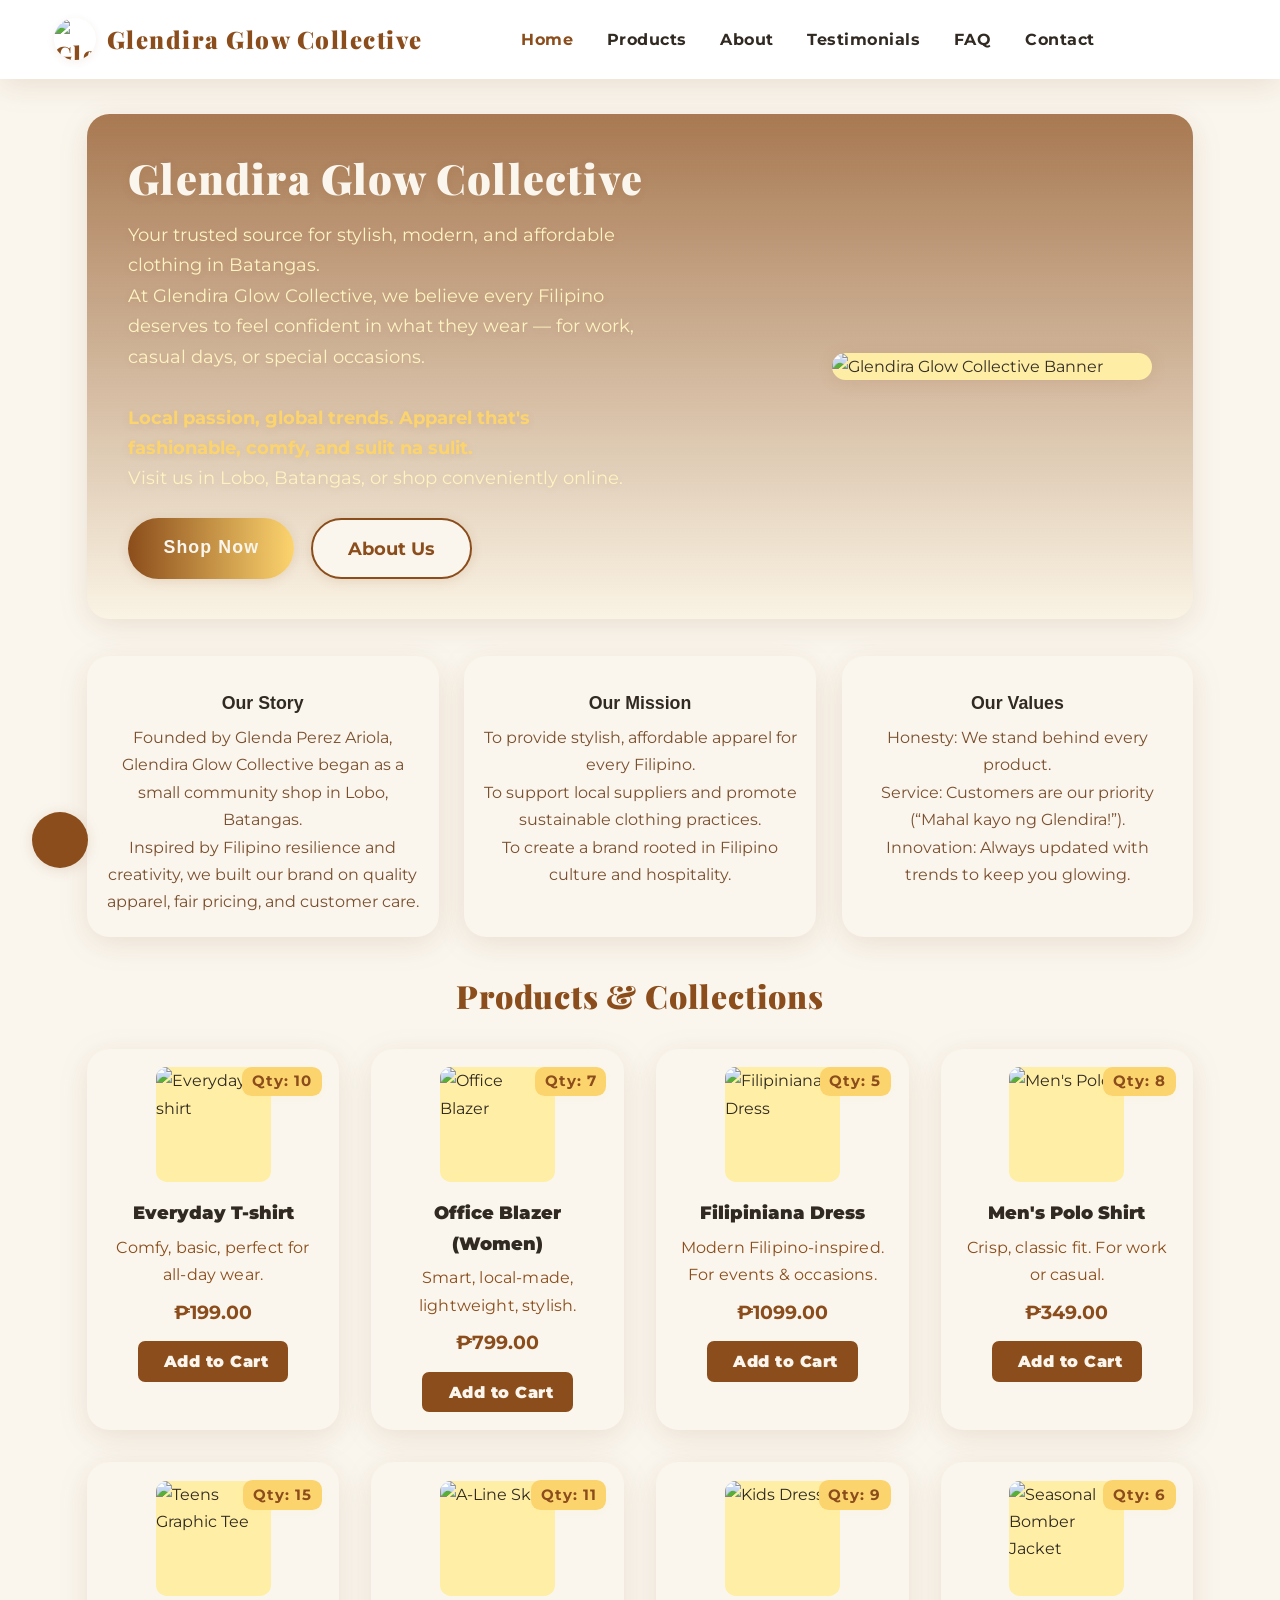
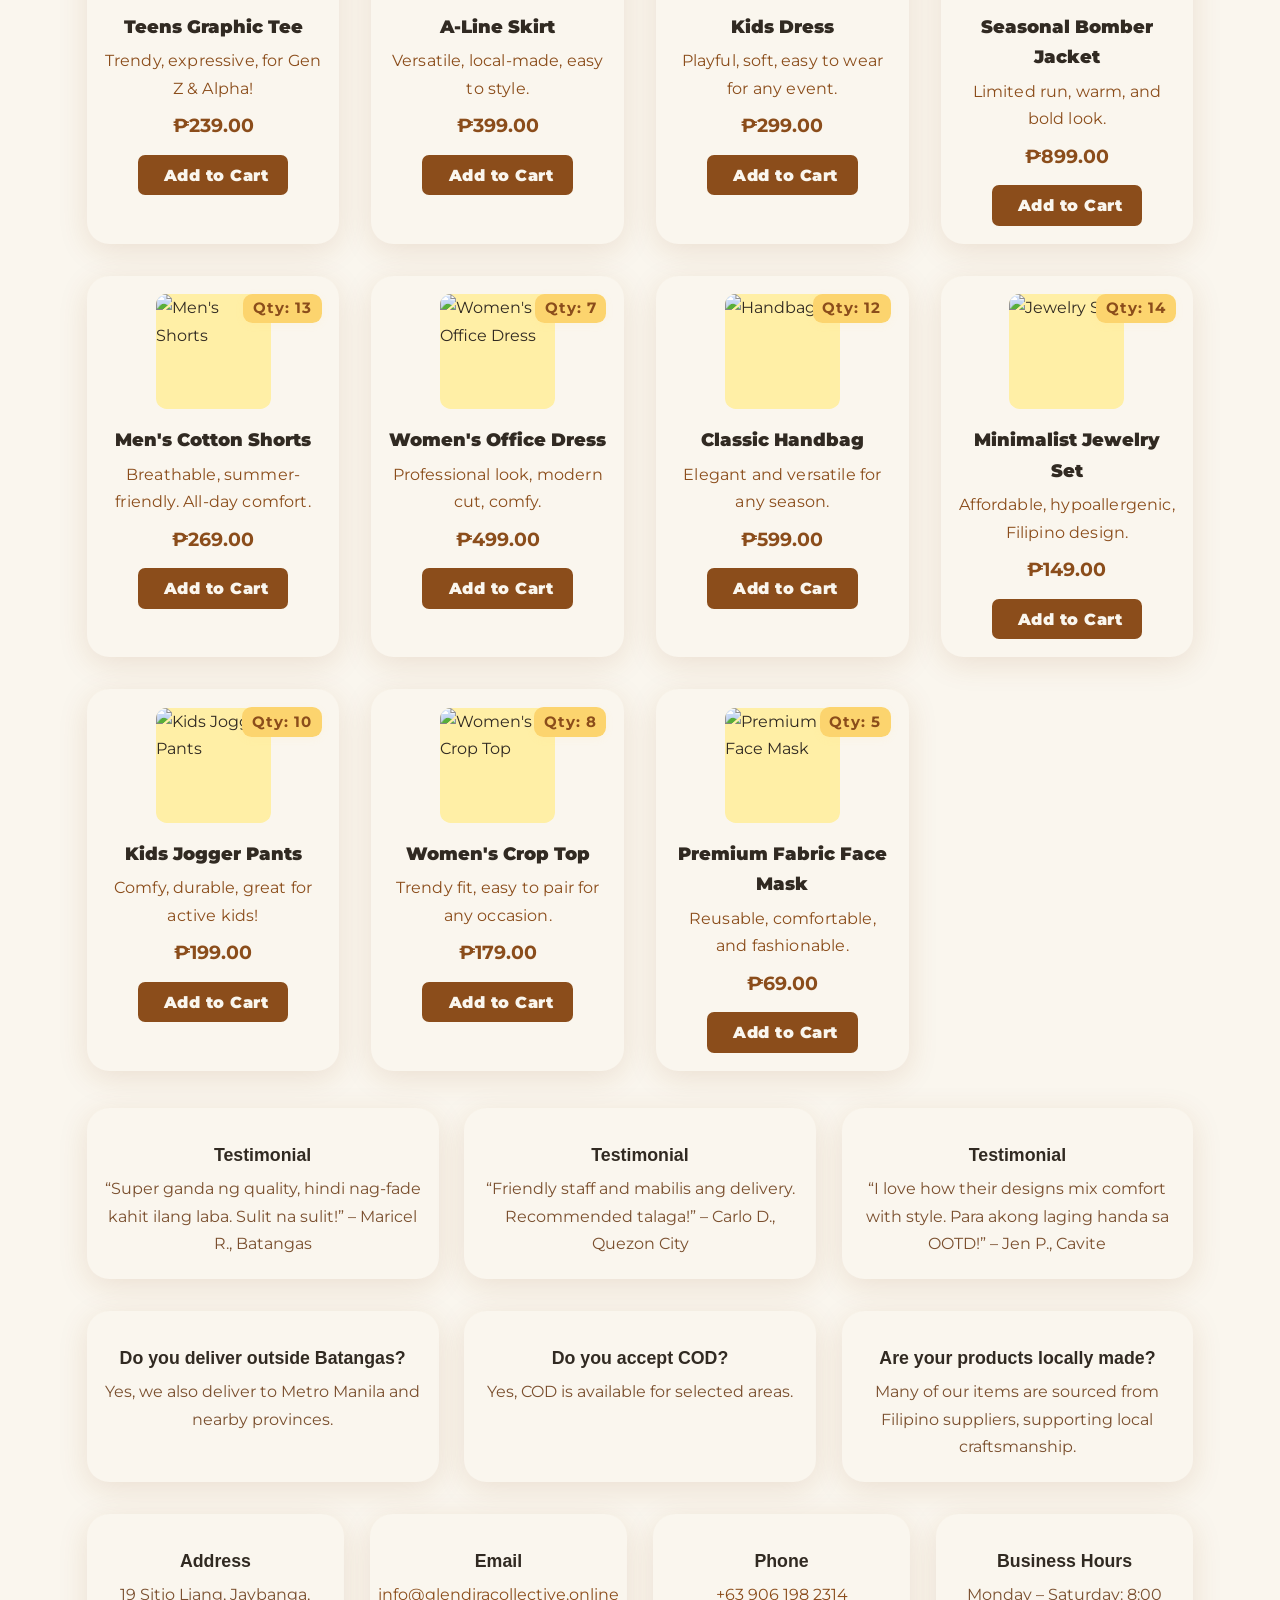
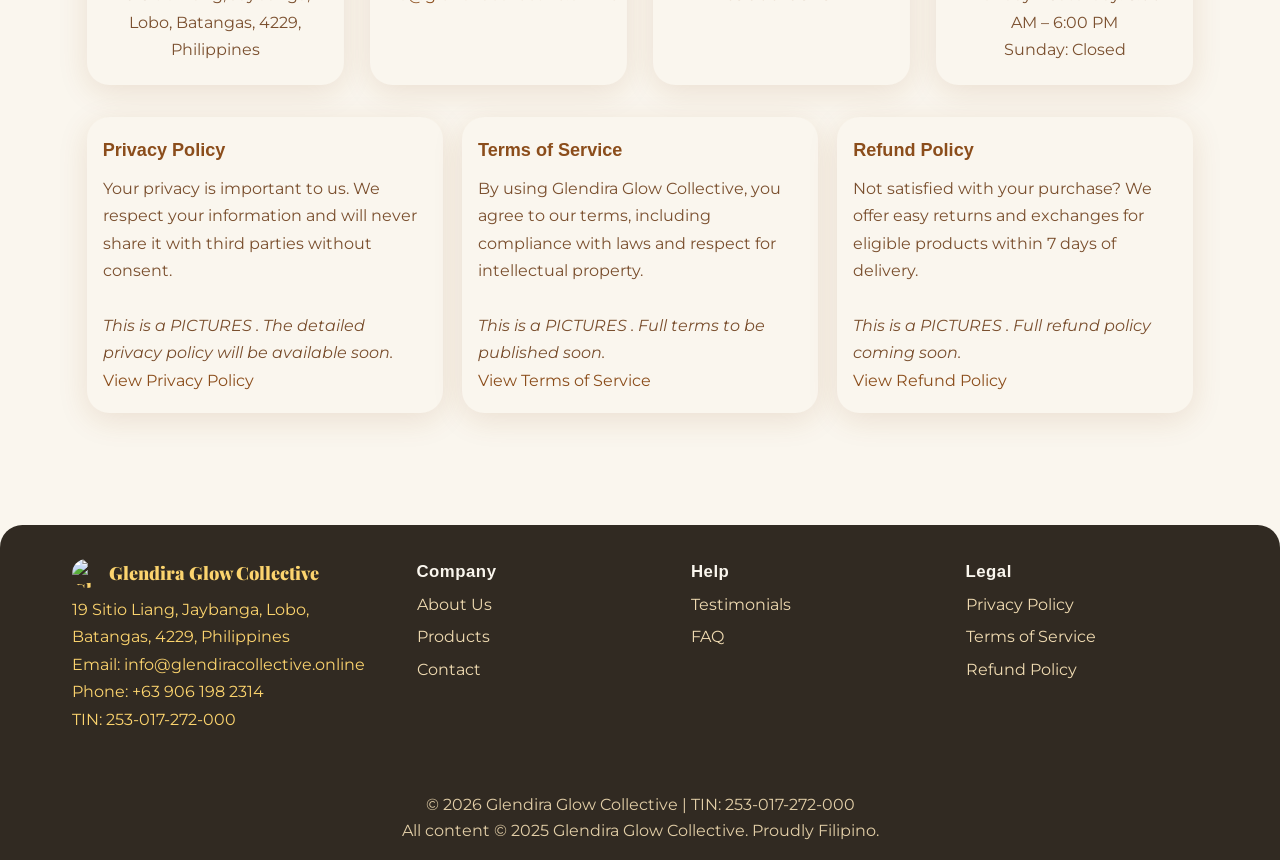
==== commit 343f7b65: "Update index.html" ====
--- a/index.html
+++ b/index.html
@@ -4,7 +4,7 @@
   <meta charset="UTF-8" />
   <meta name="viewport" content="width=device-width, initial-scale=1.0" />
   <title>Glendira Glow Collective | Modern Filipino Apparel – Batangas</title>
-  <link rel="icon" type="image/png" href="image/FAVICON.png" />
+  <link rel="icon" type="image/png" href="image/LOGO.png" />
   <!-- Google Fonts -->
   <link href="https://fonts.googleapis.com/css2?family=Montserrat:wght@400;700;900&family=Playfair+Display:wght@700&display=swap" rel="stylesheet" />
   <!-- Remixicon for icons -->
@@ -280,7 +280,7 @@
       align-items: center;
       justify-content: space-between;
       gap: 2.7rem;
-      background: linear-gradient(rgba(139,77,27,.74),rgba(252,212,110,.07)), url('image/placeholder.png') center/cover;
+      background: linear-gradient(rgba(139,77,27,.74),rgba(252,212,110,.07)), url('image/PICTURES .png') center/cover;
       border-radius: var(--radius);
       padding: 2.5rem 2.6rem;
       margin-bottom: 2.3rem;
@@ -773,7 +773,7 @@
         </div>
       </div>
       <div class="hero-img-container">
-        <img src="image/placeholder.png" alt="Glendira Glow Collective Banner" class="hero-img" />
+        <img src="image/LOGO.png" alt="Glendira Glow Collective Banner" class="hero-img" />
       </div>
     </section>
 
@@ -813,7 +813,7 @@
       <div class="products-grid" id="products-grid">
         <div class="product-card" data-id="1">
           <span class="product-badge">Qty: 10</span>
-          <img src="image/placeholder.png" alt="Everyday T-shirt" class="product-img" />
+          <img src="image/PICTURES 1.png" alt="Everyday T-shirt" class="product-img" />
           <div class="product-name">Everyday T-shirt</div>
           <div class="product-desc">Comfy, basic, perfect for all-day wear.</div>
           <div class="product-price">₱199.00</div>
@@ -821,7 +821,7 @@
         </div>
         <div class="product-card" data-id="2">
           <span class="product-badge">Qty: 7</span>
-          <img src="image/placeholder.png" alt="Office Blazer" class="product-img" />
+          <img src="image/PICTURES 2.png" alt="Office Blazer" class="product-img" />
           <div class="product-name">Office Blazer (Women)</div>
           <div class="product-desc">Smart, local-made, lightweight, stylish.</div>
           <div class="product-price">₱799.00</div>
@@ -829,7 +829,7 @@
         </div>
         <div class="product-card" data-id="3">
           <span class="product-badge">Qty: 5</span>
-          <img src="image/placeholder.png" alt="Filipiniana Dress" class="product-img" />
+          <img src="image/PICTURES 3.png" alt="Filipiniana Dress" class="product-img" />
           <div class="product-name">Filipiniana Dress</div>
           <div class="product-desc">Modern Filipino-inspired. For events & occasions.</div>
           <div class="product-price">₱1099.00</div>
@@ -837,7 +837,7 @@
         </div>
         <div class="product-card" data-id="4">
           <span class="product-badge">Qty: 8</span>
-          <img src="image/placeholder.png" alt="Men's Polo" class="product-img" />
+          <img src="image/PICTURES 4.png" alt="Men's Polo" class="product-img" />
           <div class="product-name">Men's Polo Shirt</div>
           <div class="product-desc">Crisp, classic fit. For work or casual.</div>
           <div class="product-price">₱349.00</div>
@@ -845,7 +845,7 @@
         </div>
         <div class="product-card" data-id="5">
           <span class="product-badge">Qty: 15</span>
-          <img src="image/placeholder.png" alt="Teens Graphic Tee" class="product-img" />
+          <img src="image/PICTURES 5.png" alt="Teens Graphic Tee" class="product-img" />
           <div class="product-name">Teens Graphic Tee</div>
           <div class="product-desc">Trendy, expressive, for Gen Z & Alpha!</div>
           <div class="product-price">₱239.00</div>
@@ -853,7 +853,7 @@
         </div>
         <div class="product-card" data-id="6">
           <span class="product-badge">Qty: 11</span>
-          <img src="image/placeholder.png" alt="A-Line Skirt" class="product-img" />
+          <img src="image/PICTURES 6.png" alt="A-Line Skirt" class="product-img" />
           <div class="product-name">A-Line Skirt</div>
           <div class="product-desc">Versatile, local-made, easy to style.</div>
           <div class="product-price">₱399.00</div>
@@ -861,7 +861,7 @@
         </div>
         <div class="product-card" data-id="7">
           <span class="product-badge">Qty: 9</span>
-          <img src="image/placeholder.png" alt="Kids Dress" class="product-img" />
+          <img src="image/PICTURES 7.png" alt="Kids Dress" class="product-img" />
           <div class="product-name">Kids Dress</div>
           <div class="product-desc">Playful, soft, easy to wear for any event.</div>
           <div class="product-price">₱299.00</div>
@@ -869,7 +869,7 @@
         </div>
         <div class="product-card" data-id="8">
           <span class="product-badge">Qty: 6</span>
-          <img src="image/placeholder.png" alt="Seasonal Bomber Jacket" class="product-img" />
+          <img src="image/PICTURES 8.png" alt="Seasonal Bomber Jacket" class="product-img" />
           <div class="product-name">Seasonal Bomber Jacket</div>
           <div class="product-desc">Limited run, warm, and bold look.</div>
           <div class="product-price">₱899.00</div>
@@ -877,7 +877,7 @@
         </div>
         <div class="product-card" data-id="9">
           <span class="product-badge">Qty: 13</span>
-          <img src="image/placeholder.png" alt="Men's Shorts" class="product-img" />
+          <img src="image/PICTURES 9.png" alt="Men's Shorts" class="product-img" />
           <div class="product-name">Men's Cotton Shorts</div>
           <div class="product-desc">Breathable, summer-friendly. All-day comfort.</div>
           <div class="product-price">₱269.00</div>
@@ -885,7 +885,7 @@
         </div>
         <div class="product-card" data-id="10">
           <span class="product-badge">Qty: 7</span>
-          <img src="image/placeholder.png" alt="Women's Office Dress" class="product-img" />
+          <img src="image/PICTURES 10.png" alt="Women's Office Dress" class="product-img" />
           <div class="product-name">Women's Office Dress</div>
           <div class="product-desc">Professional look, modern cut, comfy.</div>
           <div class="product-price">₱499.00</div>
@@ -893,7 +893,7 @@
         </div>
         <div class="product-card" data-id="11">
           <span class="product-badge">Qty: 12</span>
-          <img src="image/placeholder.png" alt="Handbag" class="product-img" />
+          <img src="image/PICTURES 11.png" alt="Handbag" class="product-img" />
           <div class="product-name">Classic Handbag</div>
           <div class="product-desc">Elegant and versatile for any season.</div>
           <div class="product-price">₱599.00</div>
@@ -901,7 +901,7 @@
         </div>
         <div class="product-card" data-id="12">
           <span class="product-badge">Qty: 14</span>
-          <img src="image/placeholder.png" alt="Jewelry Set" class="product-img" />
+          <img src="image/PICTURES 12.png" alt="Jewelry Set" class="product-img" />
           <div class="product-name">Minimalist Jewelry Set</div>
           <div class="product-desc">Affordable, hypoallergenic, Filipino design.</div>
           <div class="product-price">₱149.00</div>
@@ -909,7 +909,7 @@
         </div>
         <div class="product-card" data-id="13">
           <span class="product-badge">Qty: 10</span>
-          <img src="image/placeholder.png" alt="Kids Jogger Pants" class="product-img" />
+          <img src="image/PICTURES 13.png" alt="Kids Jogger Pants" class="product-img" />
           <div class="product-name">Kids Jogger Pants</div>
           <div class="product-desc">Comfy, durable, great for active kids!</div>
           <div class="product-price">₱199.00</div>
@@ -917,7 +917,7 @@
         </div>
         <div class="product-card" data-id="14">
           <span class="product-badge">Qty: 8</span>
-          <img src="image/placeholder.png" alt="Women's Crop Top" class="product-img" />
+          <img src="image/PICTURES 14.png" alt="Women's Crop Top" class="product-img" />
           <div class="product-name">Women's Crop Top</div>
           <div class="product-desc">Trendy fit, easy to pair for any occasion.</div>
           <div class="product-price">₱179.00</div>
@@ -925,7 +925,7 @@
         </div>
         <div class="product-card" data-id="15">
           <span class="product-badge">Qty: 5</span>
-          <img src="image/placeholder.png" alt="Premium Face Mask" class="product-img" />
+          <img src="image/PICTURES 15.png" alt="Premium Face Mask" class="product-img" />
           <div class="product-name">Premium Fabric Face Mask</div>
           <div class="product-desc">Reusable, comfortable, and fashionable.</div>
           <div class="product-price">₱69.00</div>
@@ -1016,7 +1016,7 @@
         <div class="policy-title">Privacy Policy</div>
         <div class="policy-body">
           Your privacy is important to us. We respect your information and will never share it with third parties without consent.<br><br>
-          <em>This is a placeholder. The detailed privacy policy will be available soon.</em>
+          <em>This is a PICTURES . The detailed privacy policy will be available soon.</em>
           <br><a href="privacy-policy.html">View Privacy Policy</a>
         </div>
       </div>
@@ -1024,7 +1024,7 @@
         <div class="policy-title">Terms of Service</div>
         <div class="policy-body">
           By using Glendira Glow Collective, you agree to our terms, including compliance with laws and respect for intellectual property.<br><br>
-          <em>This is a placeholder. Full terms to be published soon.</em>
+          <em>This is a PICTURES . Full terms to be published soon.</em>
           <br><a href="terms.html">View Terms of Service</a>
         </div>
       </div>
@@ -1032,7 +1032,7 @@
         <div class="policy-title">Refund Policy</div>
         <div class="policy-body">
           Not satisfied with your purchase? We offer easy returns and exchanges for eligible products within 7 days of delivery.<br><br>
-          <em>This is a placeholder. Full refund policy coming soon.</em>
+          <em>This is a PICTURES . Full refund policy coming soon.</em>
           <br><a href="refund-policy.html">View Refund Policy</a>
         </div>
       </div>
@@ -1105,91 +1105,91 @@
         id: 1,
         name: "Everyday T-shirt",
         price: 199.00,
-        img: "image/placeholder.png"
+        img: "image/PICTURES 1.png"
       },
       {
         id: 2,
         name: "Office Blazer (Women)",
         price: 799.00,
-        img: "image/placeholder.png"
+        img: "image/PICTURES 2.png"
       },
       {
         id: 3,
         name: "Filipiniana Dress",
         price: 1099.00,
-        img: "image/placeholder.png"
+        img: "image/PICTURES 3.png"
       },
       {
         id: 4,
         name: "Men's Polo Shirt",
         price: 349.00,
-        img: "image/placeholder.png"
+        img: "image/PICTURES 4.png"
       },
       {
         id: 5,
         name: "Teens Graphic Tee",
         price: 239.00,
-        img: "image/placeholder.png"
+        img: "image/PICTURES 5.png"
       },
       {
         id: 6,
         name: "A-Line Skirt",
         price: 399.00,
-        img: "image/placeholder.png"
+        img: "image/PICTURES 6.png"
       },
       {
         id: 7,
         name: "Kids Dress",
         price: 299.00,
-        img: "image/placeholder.png"
+        img: "image/PICTURES 7.png"
       },
       {
         id: 8,
         name: "Seasonal Bomber Jacket",
         price: 899.00,
-        img: "image/placeholder.png"
+        img: "image/PICTURES 8.png"
       },
       {
         id: 9,
         name: "Men's Cotton Shorts",
         price: 269.00,
-        img: "image/placeholder.png"
+        img: "image/PICTURES 9.png"
       },
       {
         id: 10,
         name: "Women's Office Dress",
         price: 499.00,
-        img: "image/placeholder.png"
+        img: "image/PICTURES 10.png"
       },
       {
         id: 11,
         name: "Classic Handbag",
         price: 599.00,
-        img: "image/placeholder.png"
+        img: "image/PICTURES 11.png"
       },
       {
         id: 12,
         name: "Minimalist Jewelry Set",
         price: 149.00,
-        img: "image/placeholder.png"
+        img: "image/PICTURES 12.png"
       },
       {
         id: 13,
         name: "Kids Jogger Pants",
         price: 199.00,
-        img: "image/placeholder.png"
+        img: "image/PICTURES 13.png"
       },
       {
         id: 14,
         name: "Women's Crop Top",
         price: 179.00,
-        img: "image/placeholder.png"
+        img: "image/PICTURES 14.png"
       },
       {
         id: 15,
         name: "Premium Fabric Face Mask",
         price: 69.00,
-        img: "image/placeholder.png"
+        img: "image/PICTURES 15.png"
       }
     ];
 
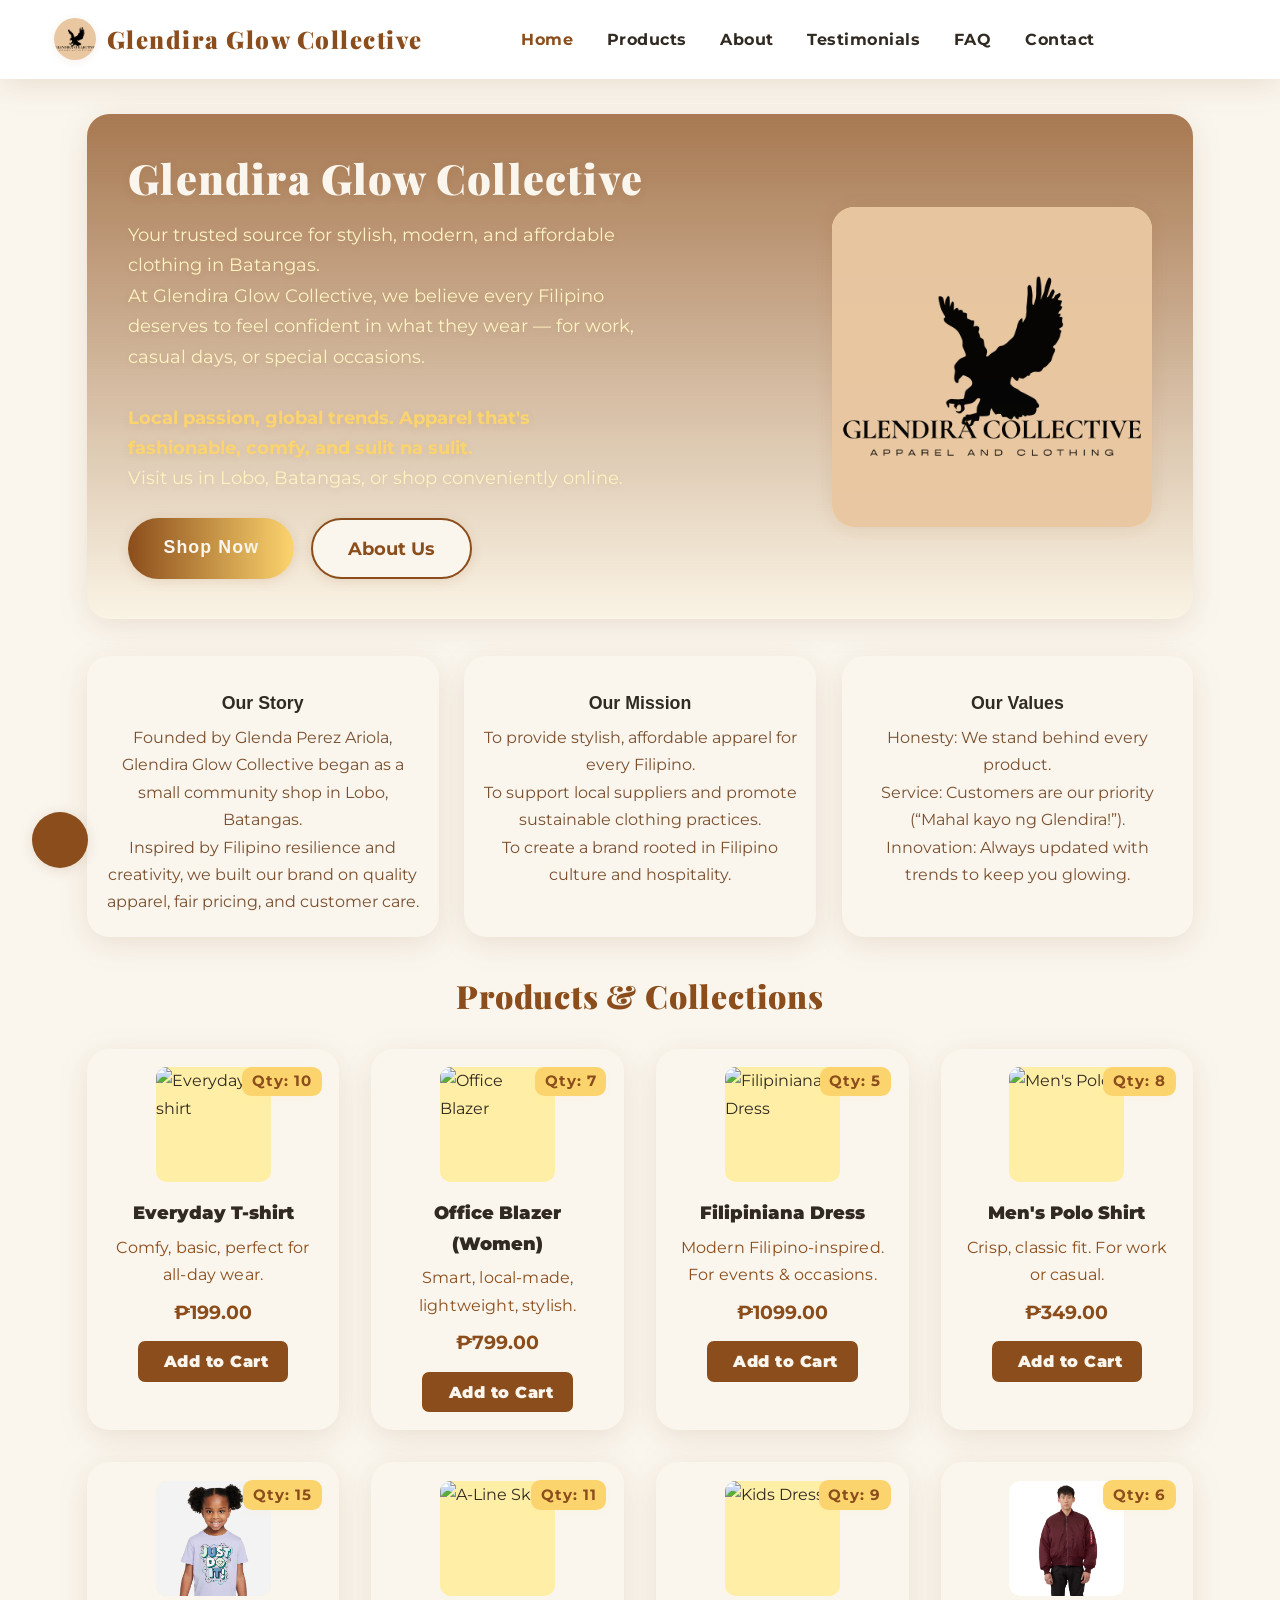
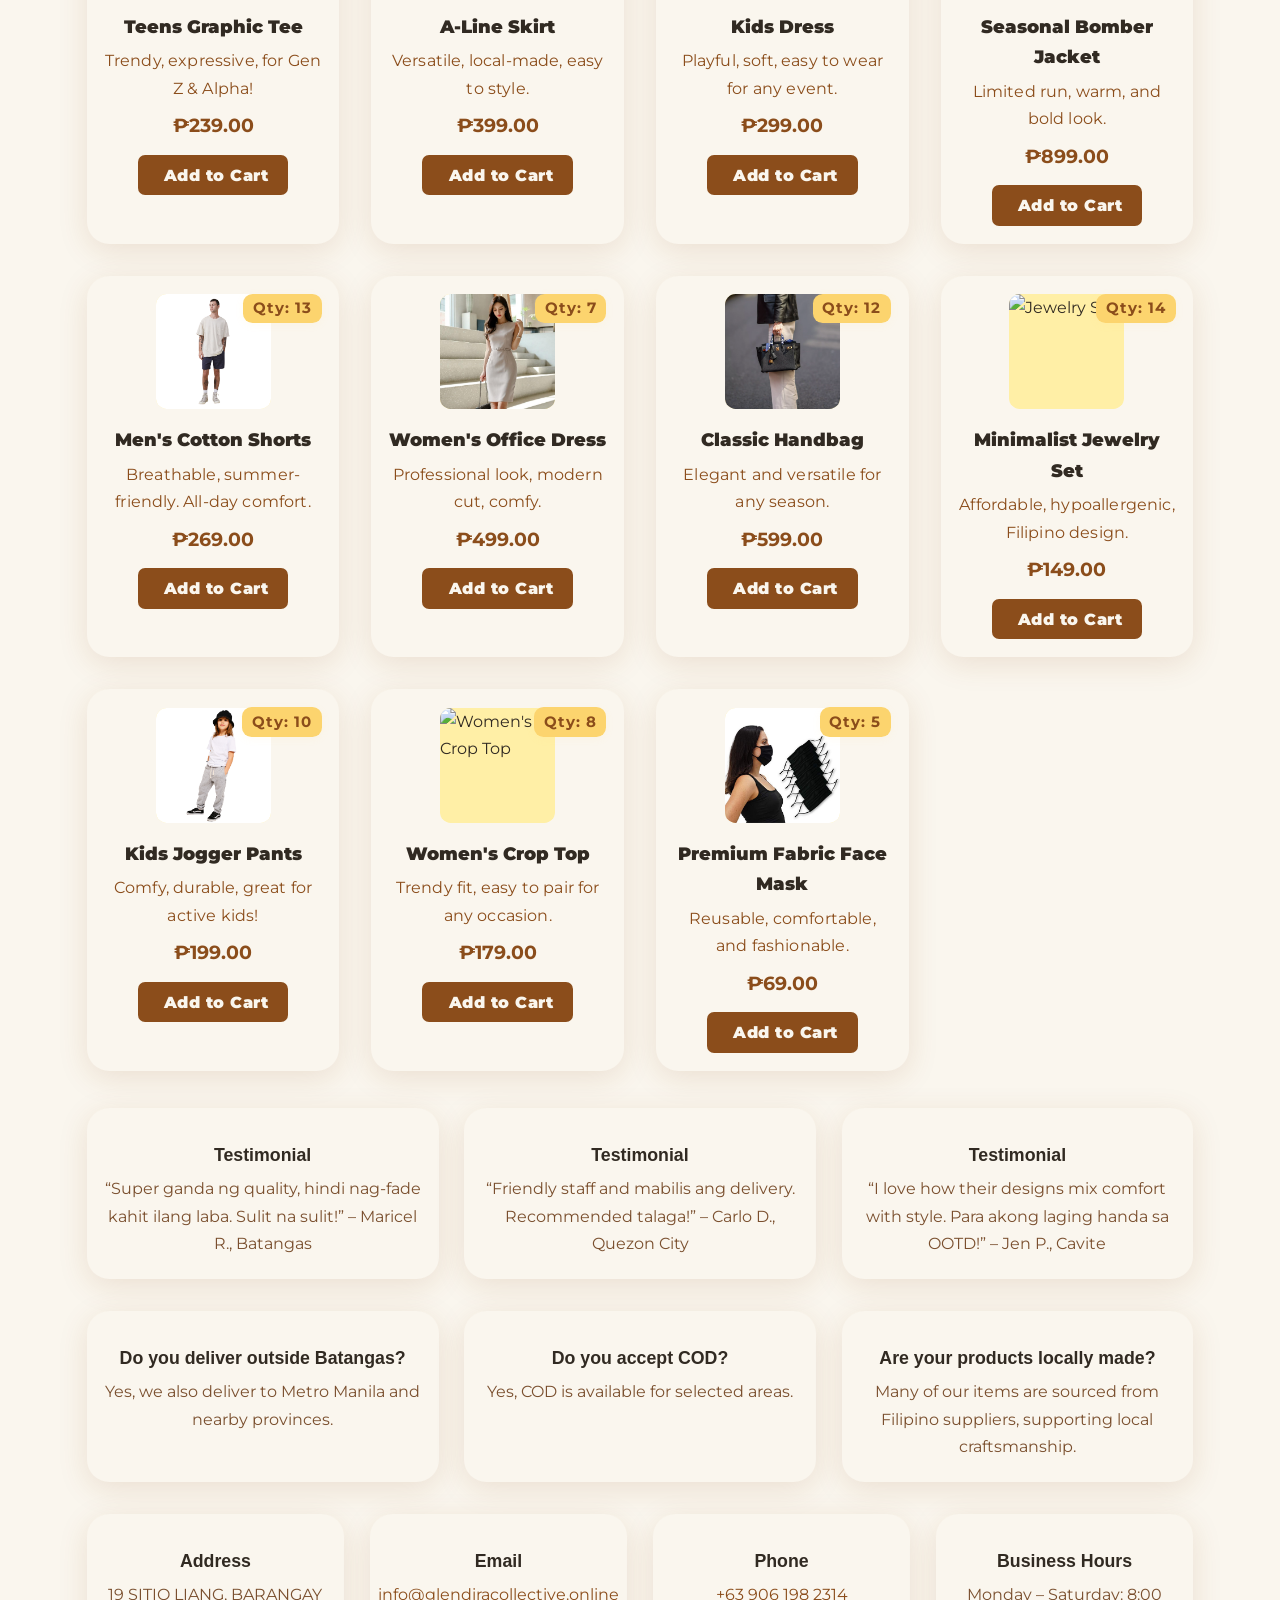
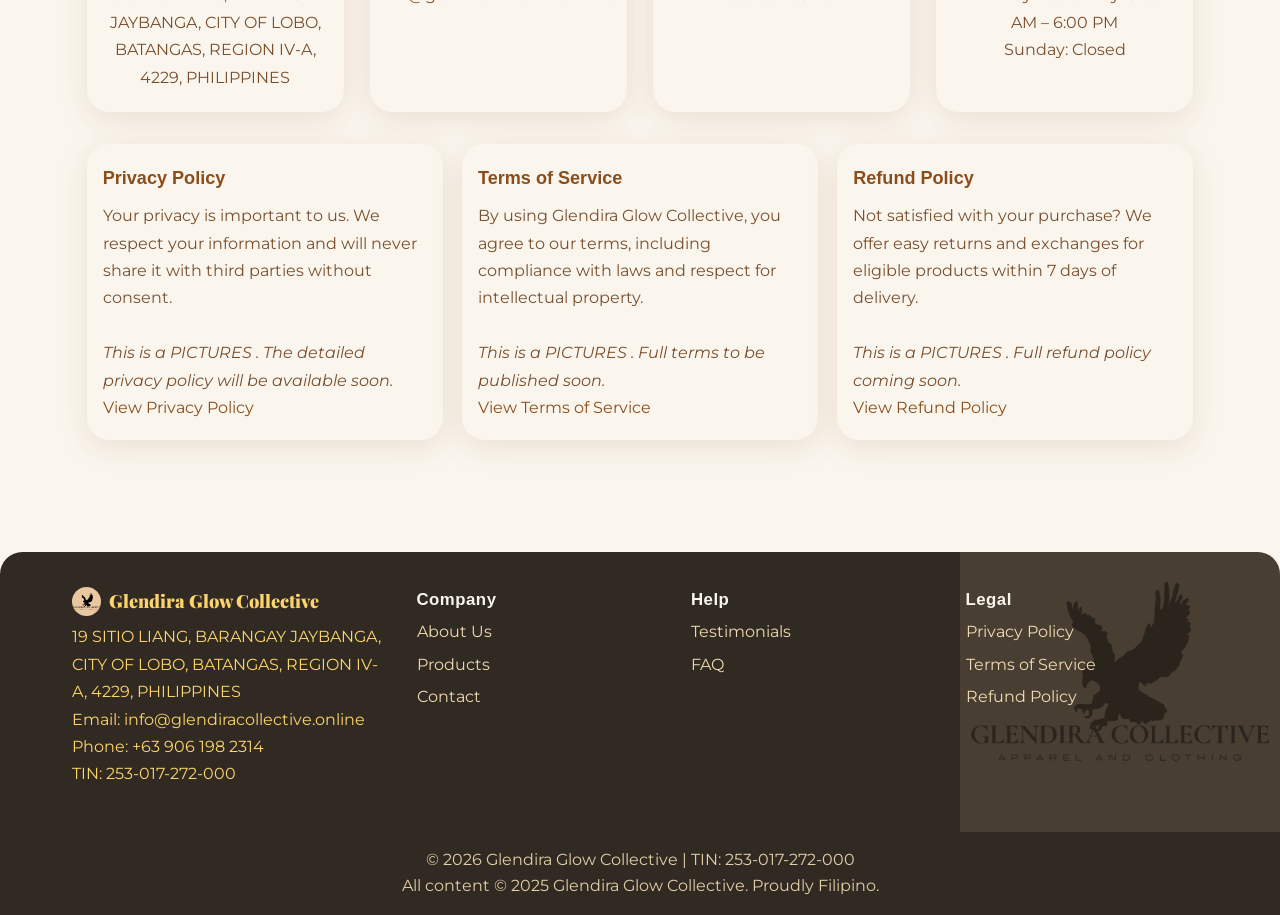
==== commit 36610d17: "Update address format in index.html" ====
--- a/index.html
+++ b/index.html
@@ -984,7 +984,7 @@
         <div class="info-icon"><i class="ri-map-pin-line"></i></div>
         <div class="info-title">Address</div>
         <div class="info-desc">
-          19 Sitio Liang, Jaybanga, Lobo, Batangas, 4229, Philippines
+          19 SITIO LIANG, BARANGAY JAYBANGA, CITY OF LOBO, BATANGAS, REGION IV-A, 4229, PHILIPPINES
         </div>
       </div>
       <div class="info-card">
@@ -1047,7 +1047,7 @@
           Glendira Glow Collective
         </div>
         <div class="footer-desc">
-          19 Sitio Liang, Jaybanga, Lobo, Batangas, 4229, Philippines<br>
+          19 SITIO LIANG, BARANGAY JAYBANGA, CITY OF LOBO, BATANGAS, REGION IV-A, 4229, PHILIPPINES<br>
           Email: <a href="mailto:info@glendiracollective.online" style="color:var(--accent);">info@glendiracollective.online</a><br>
           Phone: <a href="tel:+639061982314" style="color:var(--accent);">+63 906 198 2314</a><br>
           TIN: 253-017-272-000
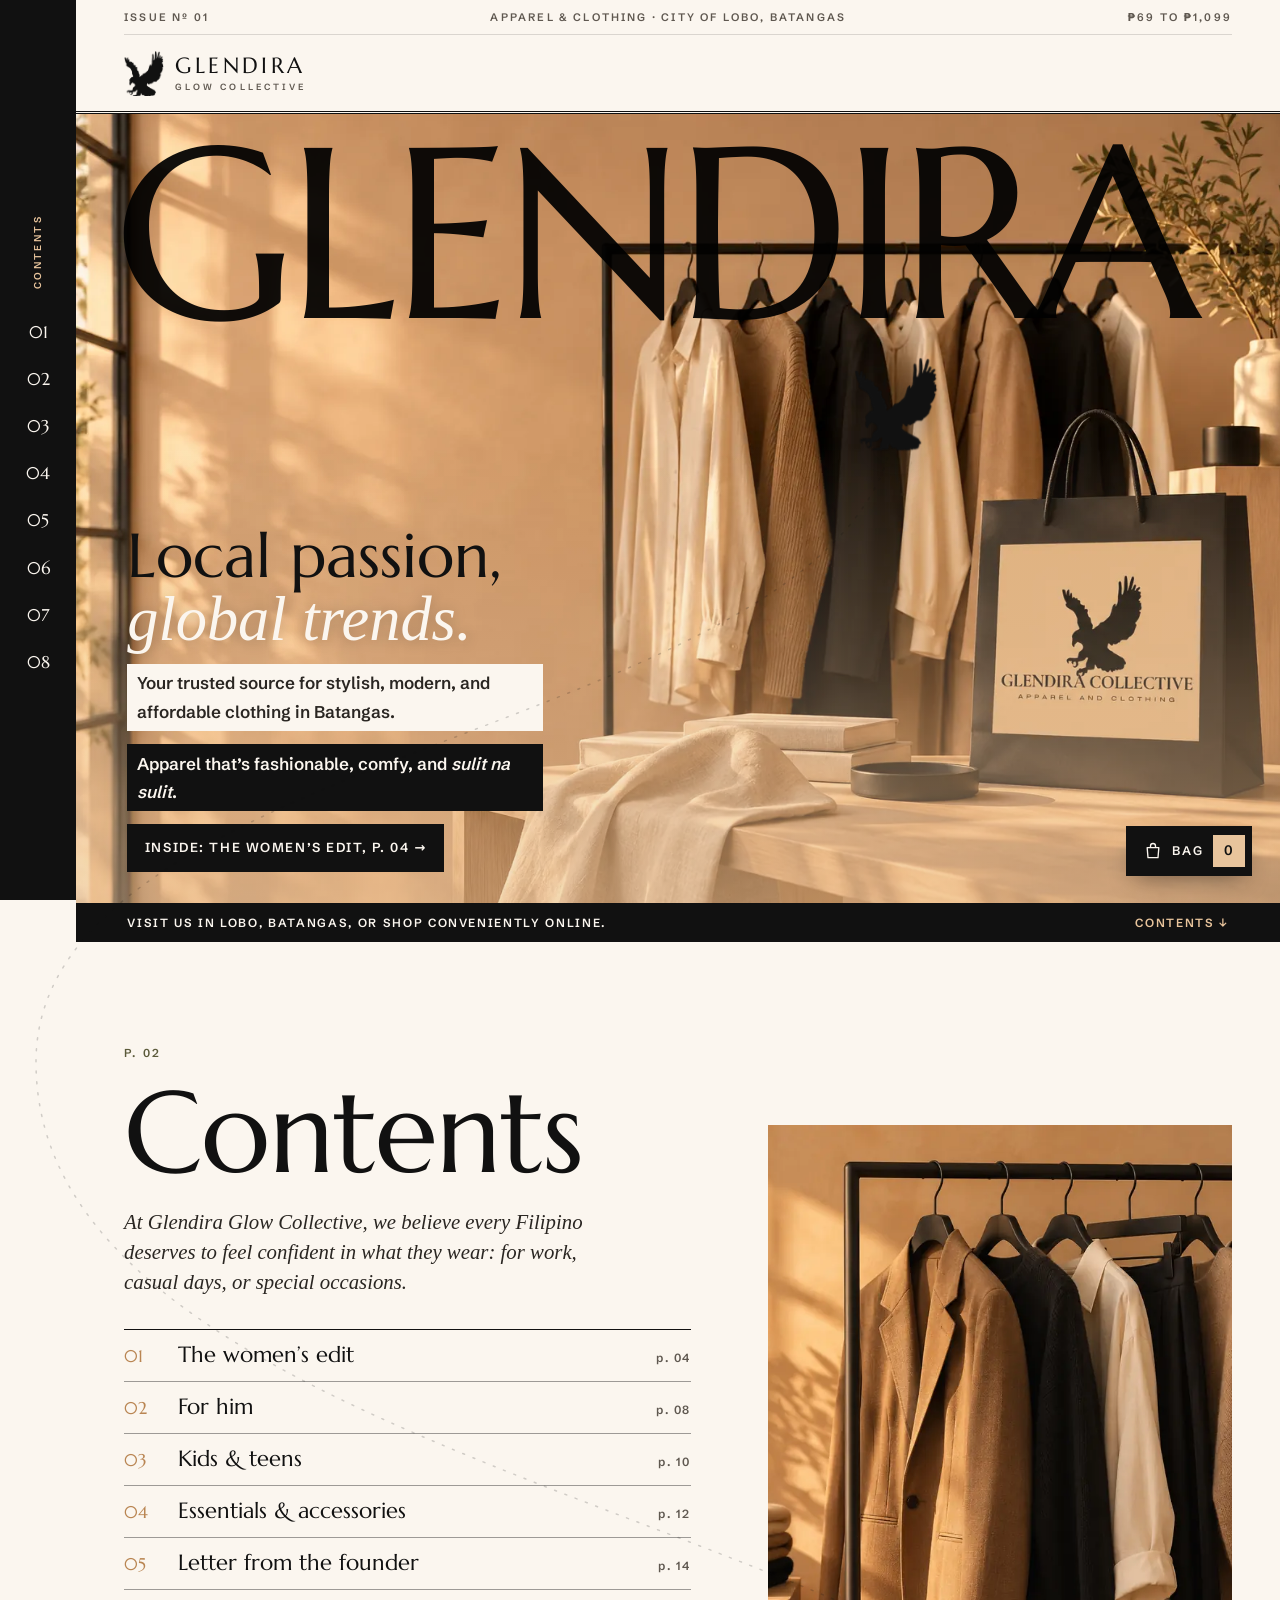
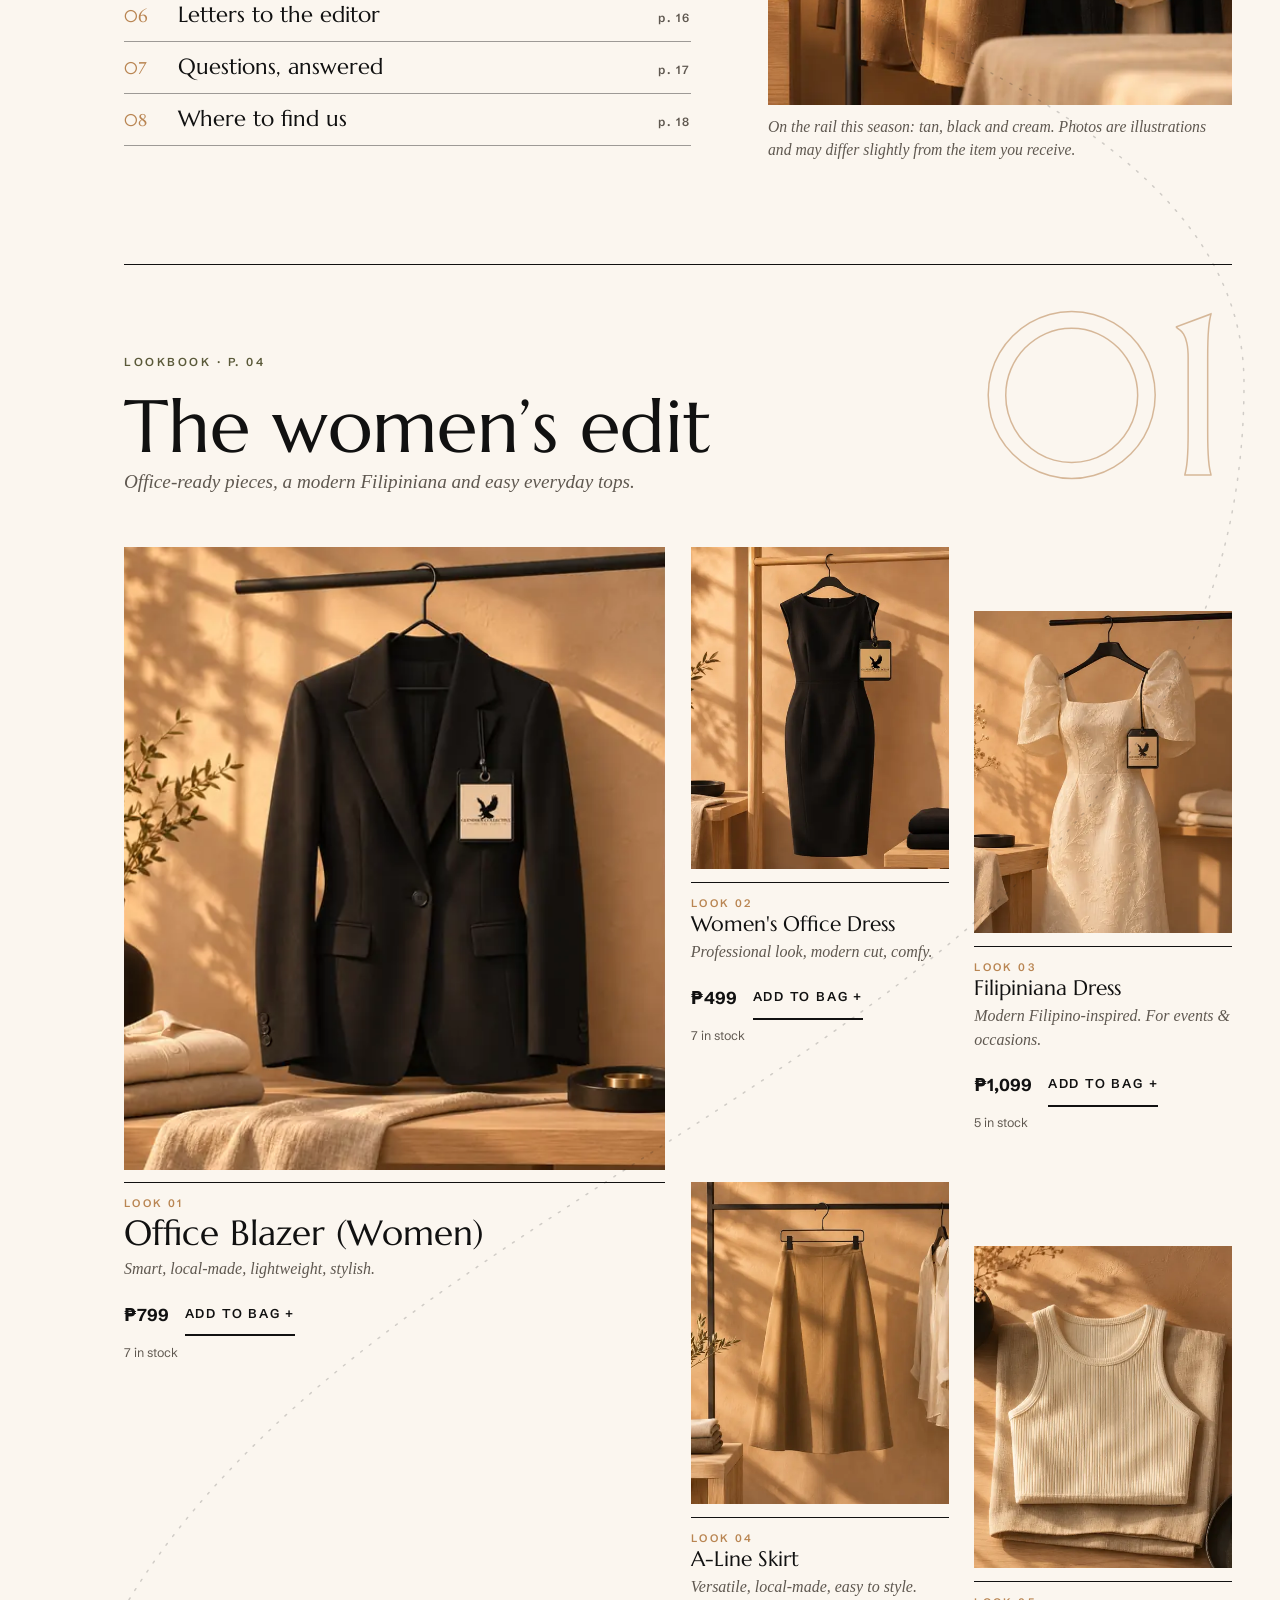
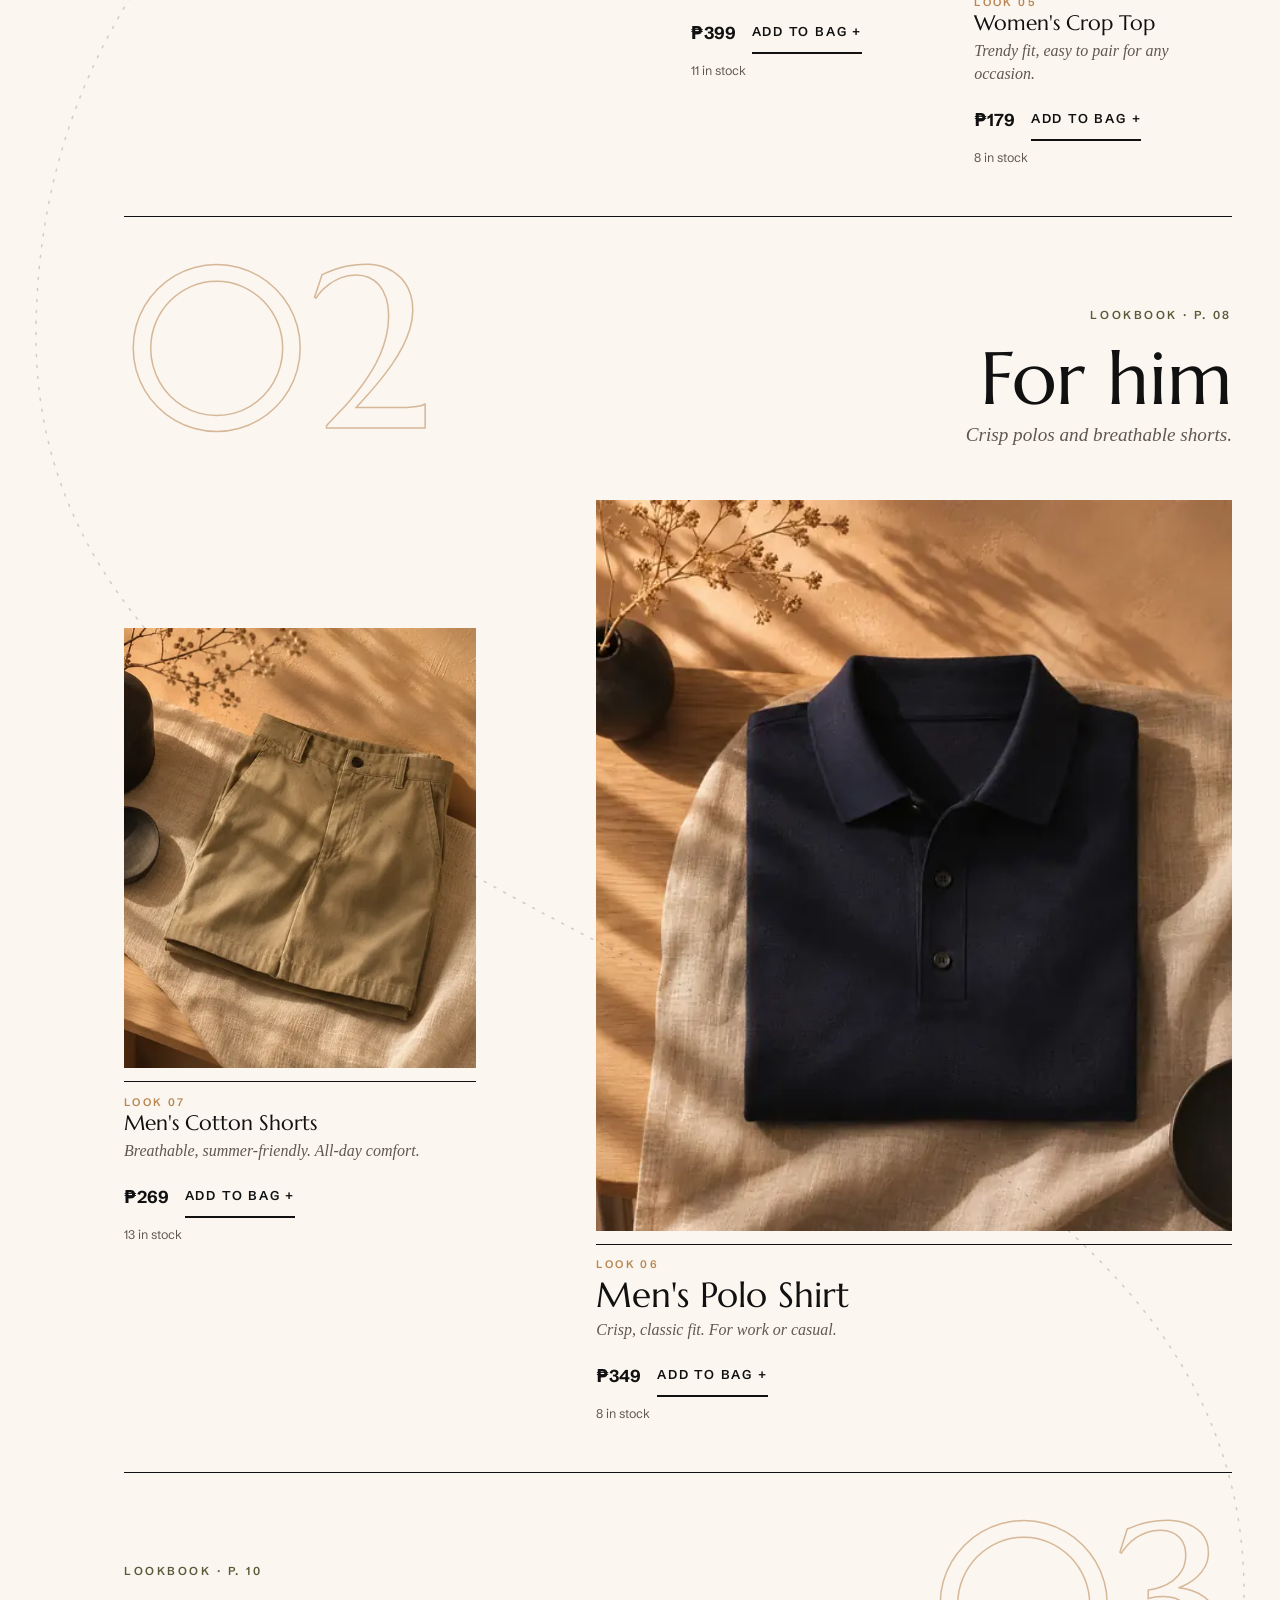
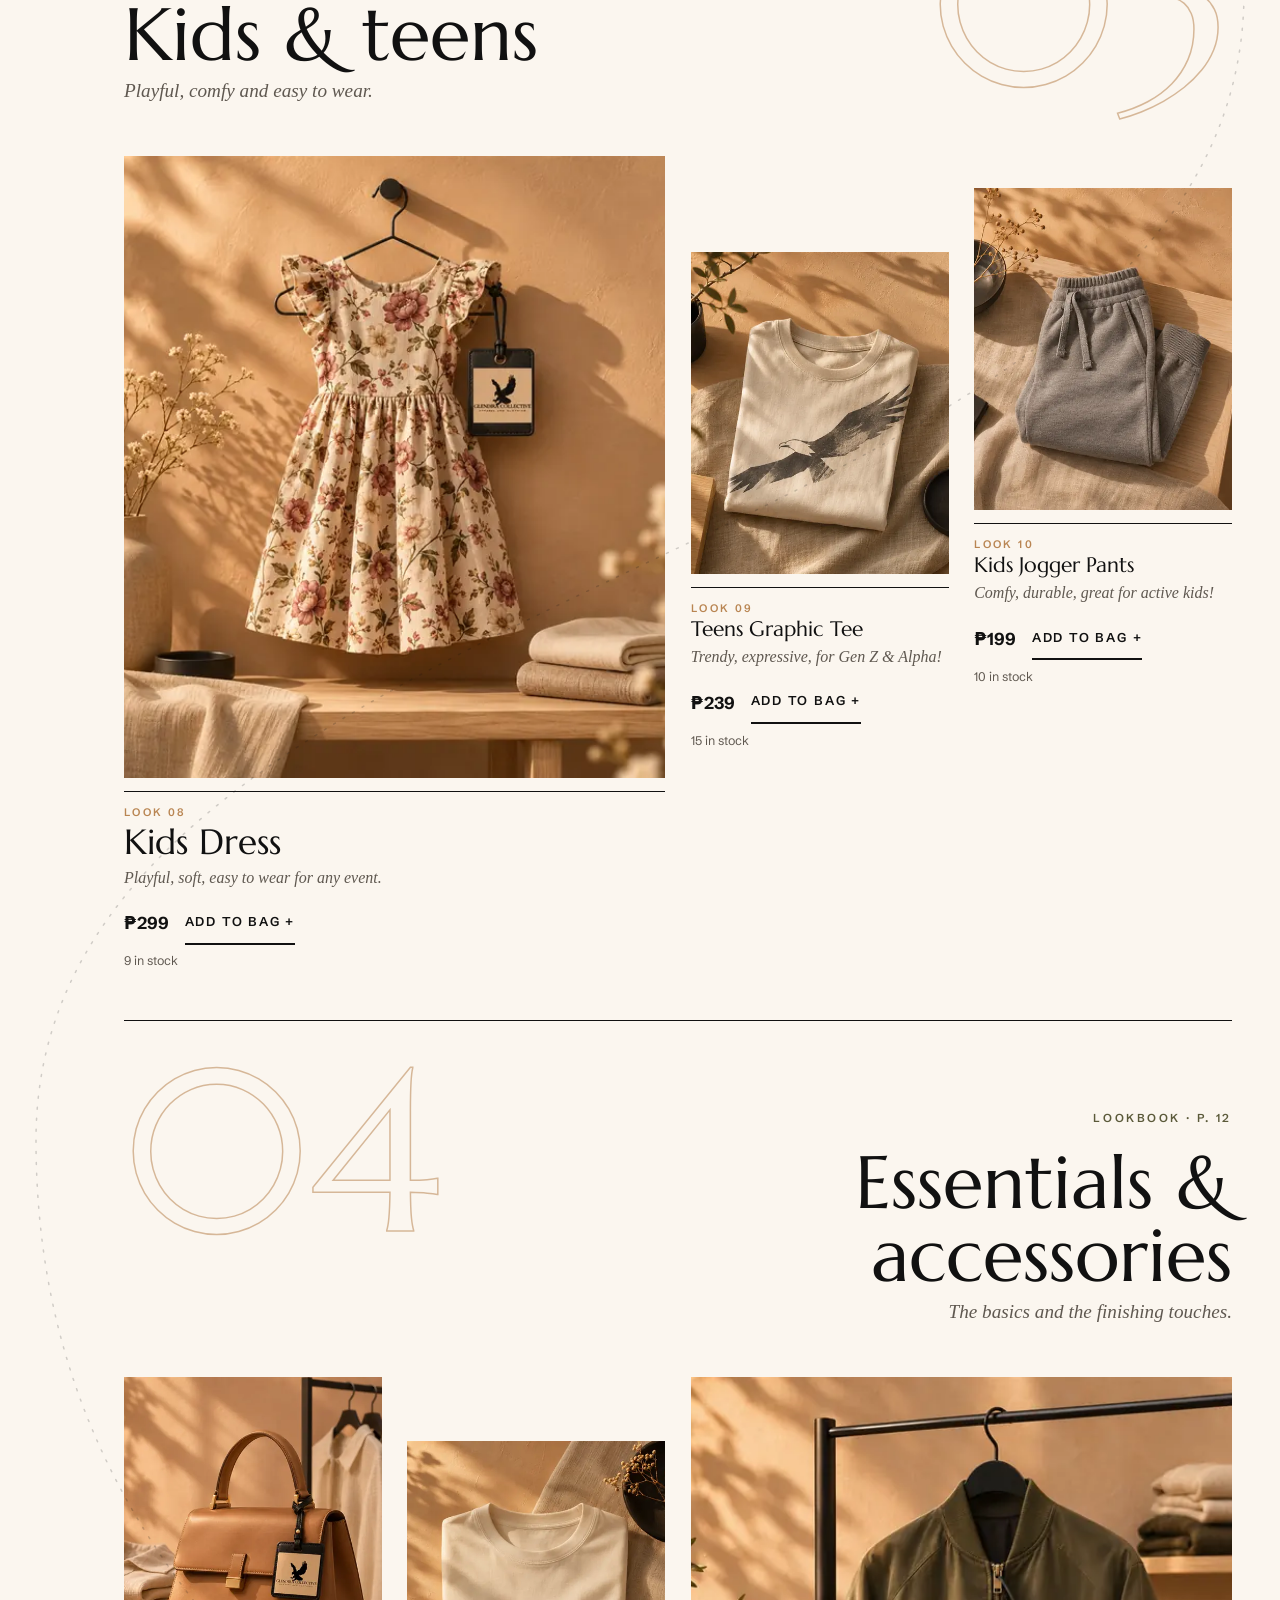
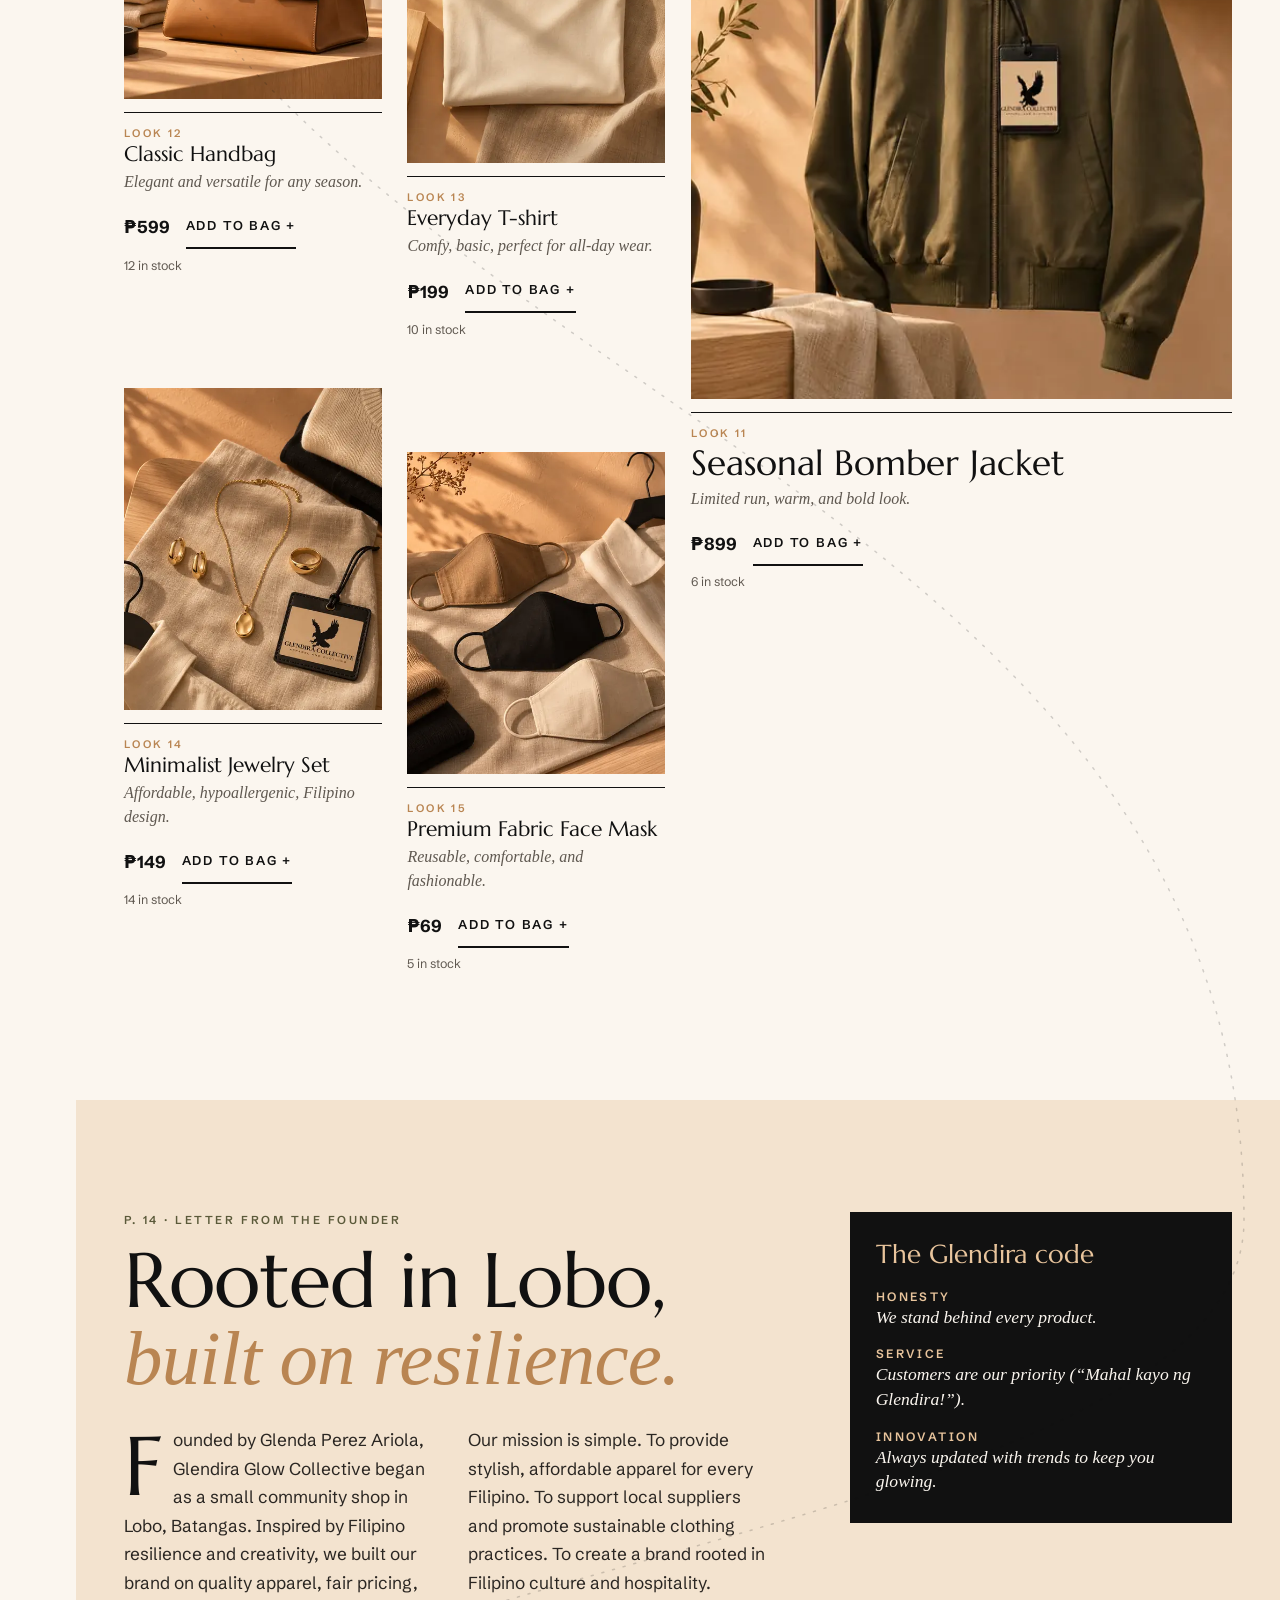
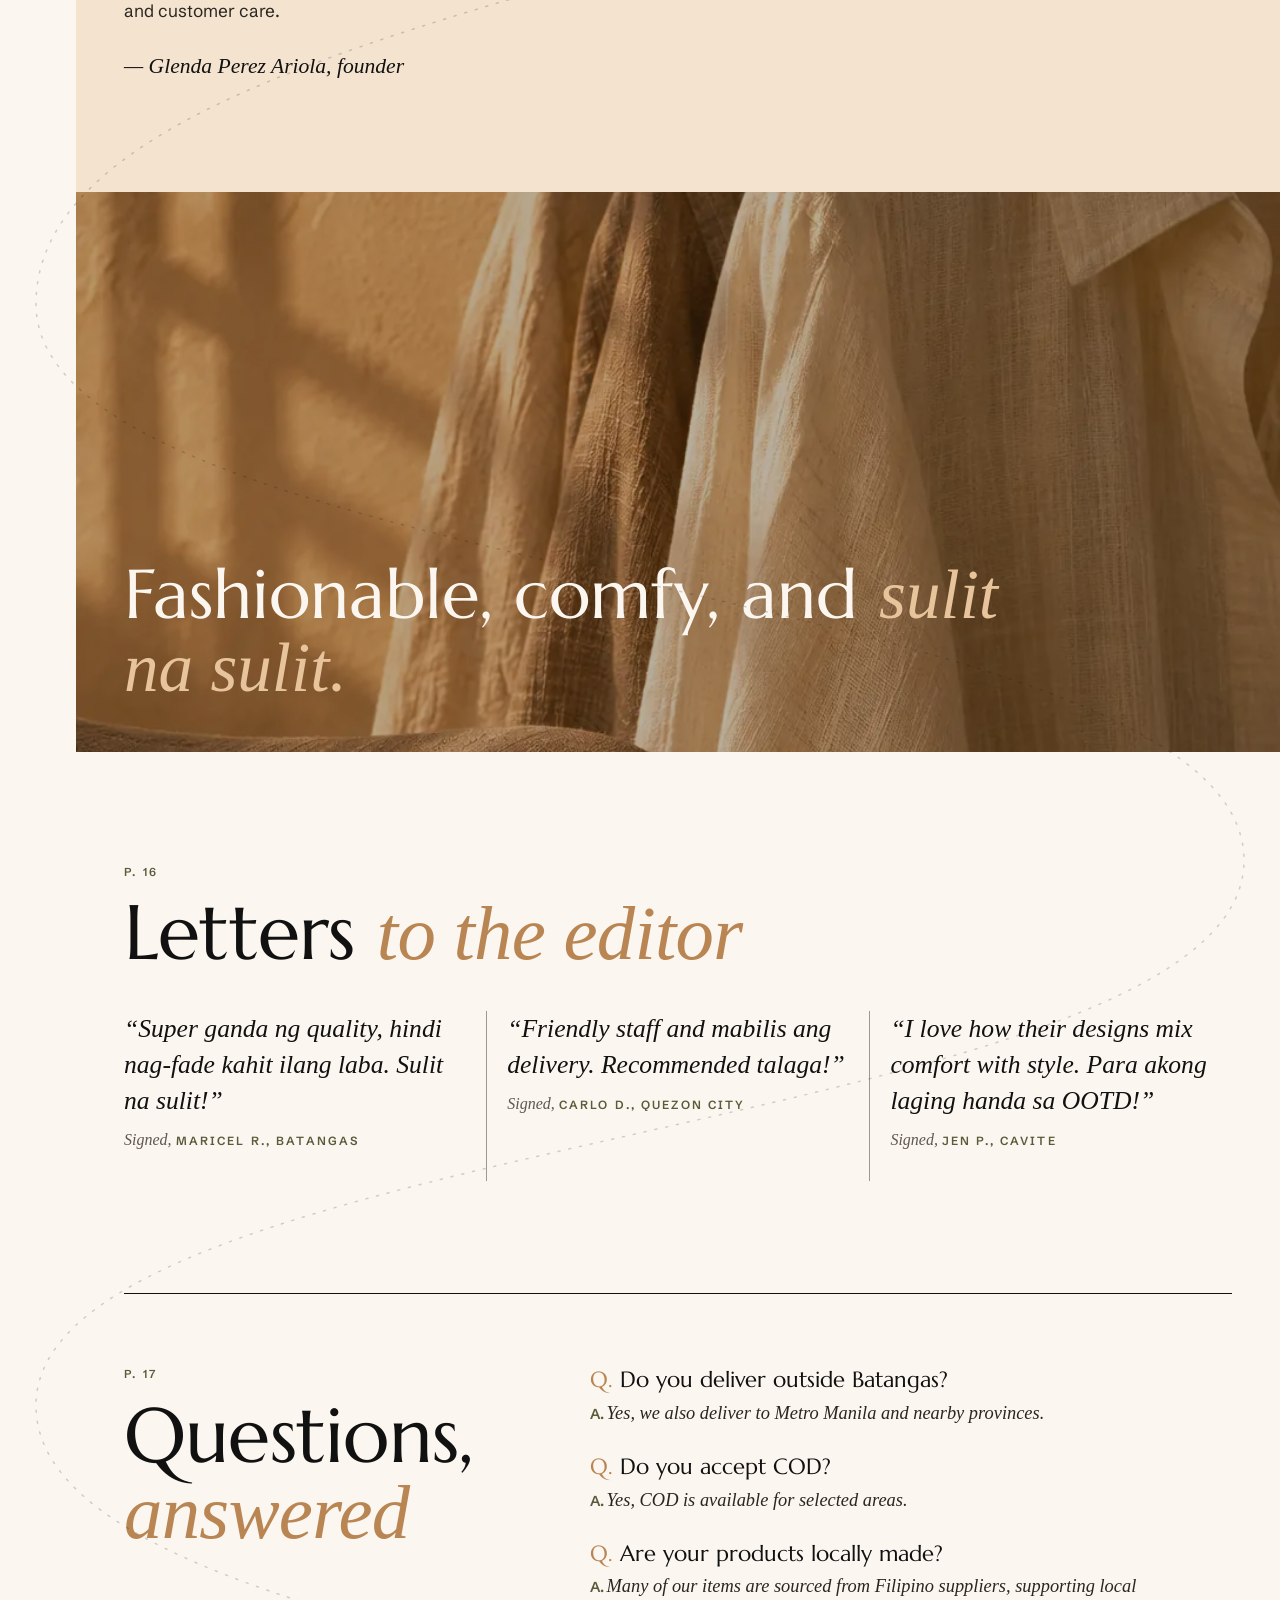
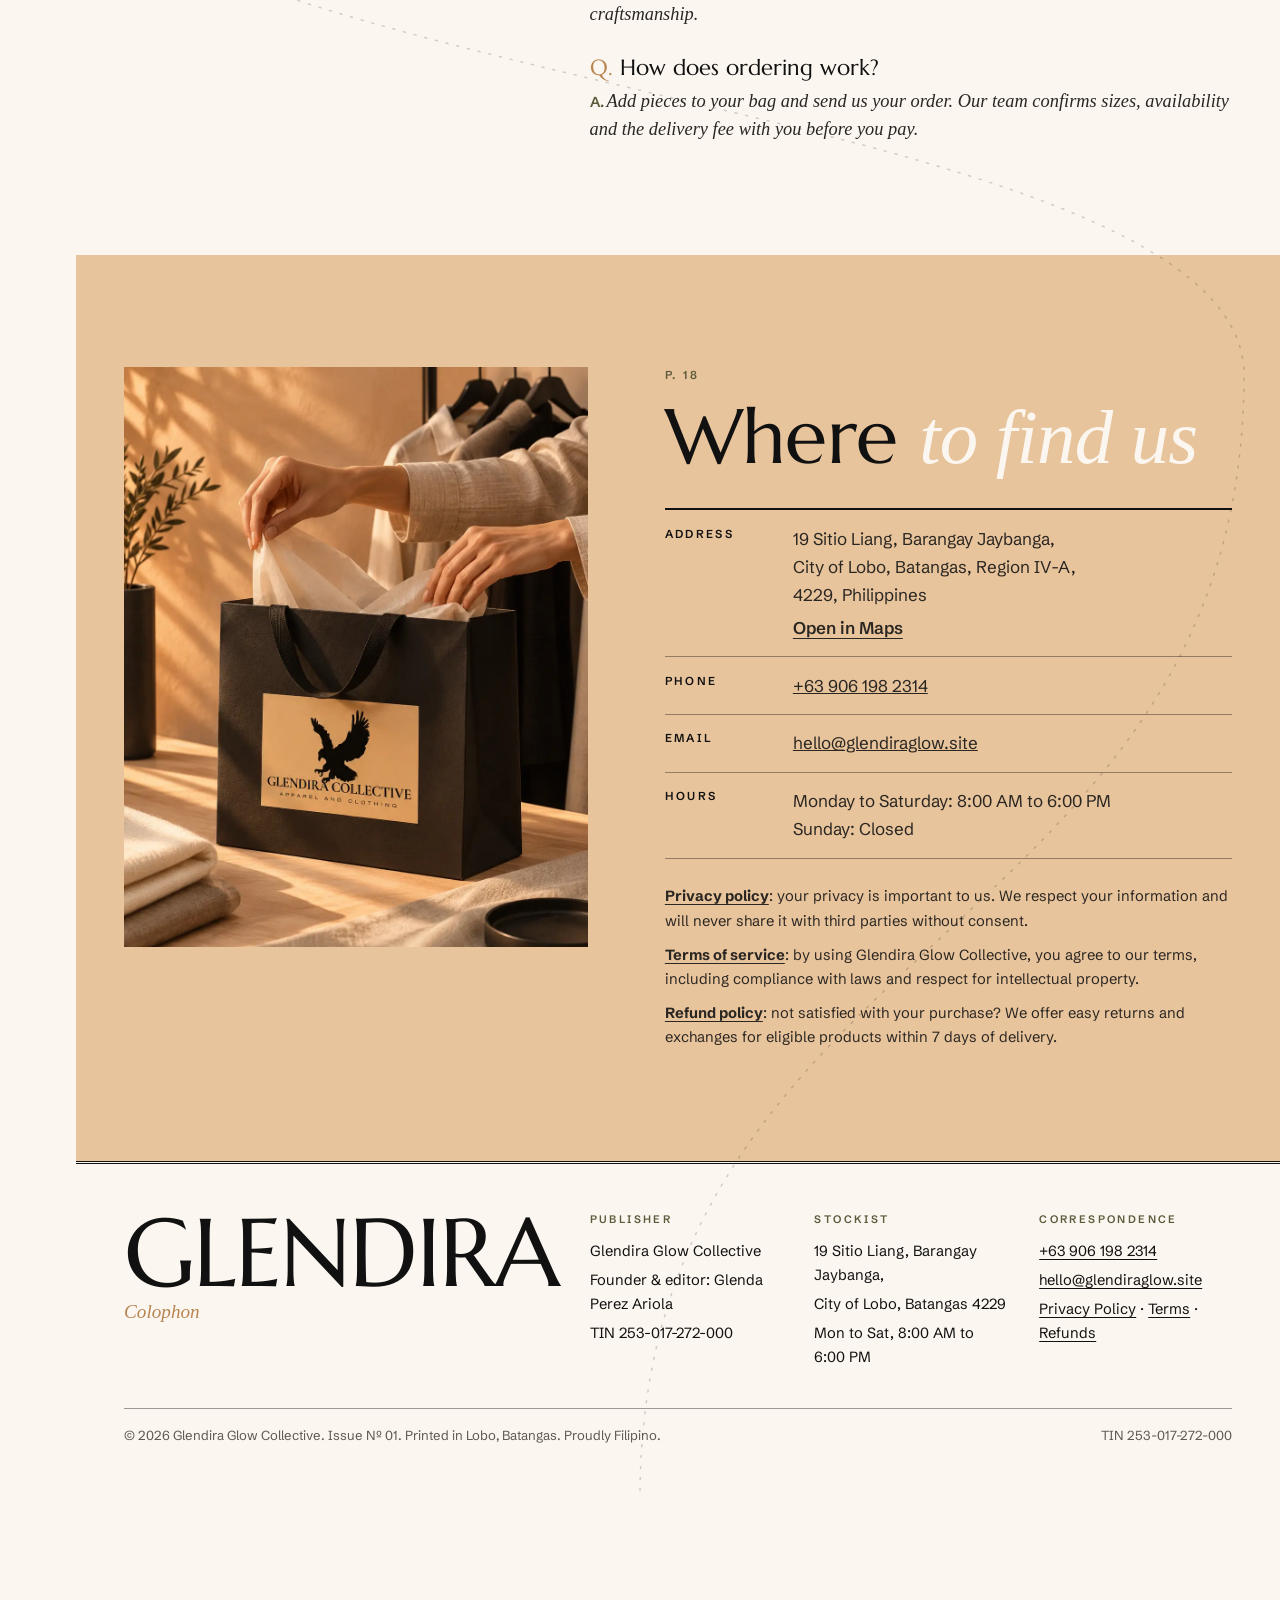
==== commit 0fde7d08: "Redesign: editorial magazine with Eagle Glide, new domain glendiraglow.site, new email" ====
--- a/index.html
+++ b/index.html
@@ -1,1330 +1,486 @@
 <!DOCTYPE html>
 <html lang="en">
 <head>
-  <meta charset="UTF-8" />
-  <meta name="viewport" content="width=device-width, initial-scale=1.0" />
-  <title>Glendira Glow Collective | Modern Filipino Apparel – Batangas</title>
-  <link rel="icon" type="image/png" href="image/LOGO.png" />
-  <!-- Google Fonts -->
-  <link href="https://fonts.googleapis.com/css2?family=Montserrat:wght@400;700;900&family=Playfair+Display:wght@700&display=swap" rel="stylesheet" />
-  <!-- Remixicon for icons -->
-  <link href="https://cdn.jsdelivr.net/npm/remixicon@4.5.0/fonts/remixicon.css" rel="stylesheet" />
-  <style>
-    :root {
-      --primary: #8b4d1b;
-      --accent: #fcd46e;
-      --dark: #312a22;
-      --light: #faf6ee;
-      --shadow: 0 7px 30px 0 rgba(139,77,27,0.13);
-      --radius: 1.4rem;
-    }
-    html { scroll-behavior: smooth; }
-    * { box-sizing: border-box; margin: 0; padding: 0; }
-    body {
-      font-family: 'Montserrat', 'Poppins', Arial, sans-serif;
-      background: var(--light);
-      color: var(--dark);
-      min-height: 100vh;
-      line-height: 1.7;
-      transition: background 0.4s;
-    }
-    a {
-      color: var(--primary);
-      text-decoration: none;
-      transition: color .22s;
-    }
-    a:hover { color: var(--accent); }
-    img {
-      max-width: 100%;
-      display: block;
-      border-radius: .7rem;
-    }
-    button, input {
-      font-family: inherit;
-      outline: none;
-      border: none;
-      background: none;
-    }
-    .header {
-      width: 100%;
-      background: rgba(255,255,255,0.96);
-      box-shadow: var(--shadow);
-      position: sticky;
-      top: 0;
-      z-index: 99;
-      backdrop-filter: blur(7px);
-      transition: background .3s;
-    }
-    .nav {
-      display: flex;
-      align-items: center;
-      justify-content: space-between;
-      max-width: 1240px;
-      margin: 0 auto;
-      padding: 1.15rem 2.1rem;
-      position: relative;
-    }
-    .nav-logo {
-      display: flex;
-      align-items: center;
-      gap: .7rem;
-      font-size: 1.5rem;
-      font-weight: 900;
-      color: var(--primary);
-      letter-spacing: 1.5px;
-      font-family: 'Playfair Display', serif;
-    }
-    .nav-logo img {
-      width: 42px;
-      height: 42px;
-      border-radius: 50%;
-      box-shadow: 0 2px 8px 0 rgba(139,77,27,0.08);
-    }
-    .nav-list {
-      display: flex;
-      align-items: center;
-      gap: 2.1rem;
-      list-style: none;
-    }
-    .nav-link {
-      color: var(--dark);
-      font-weight: 700;
-      font-size: 1rem;
-      padding: 0.2rem 0;
-      position: relative;
-      letter-spacing: 0.5px;
-      transition: color .2s;
-    }
-    .nav-link.active,
-    .nav-link:hover { color: var(--primary); }
-    .nav-actions {
-      display: flex;
-      align-items: center;
-      gap: 1.15rem;
-    }
-    .nav-toggle {
-      display: none;
-      font-size: 2.1rem;
-      background: none;
-      border: none;
-      cursor: pointer;
-      color: var(--primary);
-      margin-left: 1rem;
-      z-index: 200;
-    }
-    .floating-cart-btn {
-      position: fixed;
-      left: 32px;
-      bottom: 32px;
-      z-index: 150;
-      background: var(--primary);
-      color: var(--light);
-      border-radius: 50%;
-      width: 56px;
-      height: 56px;
-      display: flex;
-      align-items: center;
-      justify-content: center;
-      font-size: 2.1rem;
-      box-shadow: 0 2px 14px 0 rgba(139,77,27,0.16);
-      cursor: pointer;
-      border: none;
-      transition: background .2s, color .2s, box-shadow .2s;
-      outline: none;
-    }
-    .floating-cart-btn:hover {
-      background: var(--accent);
-      color: var(--primary);
-    }
-    @media (max-width: 500px) {
-      .floating-cart-btn {
-        left: 10px;
-        bottom: 10px;
-        width: 44px;
-        height: 44px;
-        font-size: 1.5rem;
-      }
-    }
-    .cart-overlay {
-      position: fixed;
-      top: 0; left: 0; width: 100vw; height: 100vh;
-      background: rgba(139,77,27,0.13);
-      z-index: 100;
-      display: none;
-    }
-    .cart-overlay.active { display: block; }
-    .cart-sidebar {
-      position: fixed;
-      top: 0;
-      right: -100%;
-      width: 360px;
-      max-width: 99vw;
-      height: 100%;
-      background: var(--light);
-      box-shadow: -2px 0 20px 0 rgba(139,77,27,0.14);
-      z-index: 101;
-      padding: 2.1rem 1.6rem;
-      display: flex;
-      flex-direction: column;
-      transition: right .28s;
-      overflow-y: auto;
-    }
-    .cart-sidebar.open { right: 0; }
-    .cart-sidebar-header {
-      display: flex;
-      align-items: center;
-      justify-content: space-between;
-      margin-bottom: 2rem;
-    }
-    .cart-sidebar-title {
-      font-size: 1.13rem;
-      font-weight: 900;
-      color: var(--primary);
-    }
-    .cart-sidebar-close {
-      font-size: 1.7rem;
-      color: var(--primary);
-      cursor: pointer;
-      background: none;
-      border: none;
-      transition: color .2s;
-    }
-    .cart-items {
-      flex: 1;
-      overflow-y: auto;
-      display: flex;
-      flex-direction: column;
-      gap: 1.1rem;
-    }
-    .cart-item {
-      display: flex;
-      gap: 1rem;
-      align-items: flex-start;
-      border-bottom: 1px solid #fcd46e;
-      padding-bottom: 1rem;
-    }
-    .cart-item-img {
-      width: 54px;
-      height: 54px;
-      object-fit: contain;
-      border-radius: .6rem;
-      background: #ffefa6;
-    }
-    .cart-item-details { flex: 1; }
-    .cart-item-title {
-      font-size: 1rem;
-      font-weight: 700;
-      margin-bottom: .12rem;
-    }
-    .cart-item-price {
-      color: var(--primary);
-      font-weight: 700;
-      margin-bottom: .12rem;
-      font-size: 0.97rem;
-    }
-    .cart-item-qty {
-      display: flex; align-items: center; gap: .4rem; margin-top: .18rem;
-    }
-    .cart-item-qty-btn {
-      font-size: 1.07rem;
-      background: var(--light);
-      border-radius: .3rem;
-      padding: 2px 7px;
-      cursor: pointer;
-      color: var(--primary);
-      border: 1px solid var(--accent);
-      transition: background .2s, color .2s;
-    }
-    .cart-item-qty-btn:hover {
-      background: var(--primary);
-      color: var(--light);
-    }
-    .cart-item-remove {
-      color: #d21f3c;
-      font-size: 1.13rem;
-      margin-left: .5rem;
-      cursor: pointer;
-      background: none;
-      border: none;
-      transition: color .2s;
-    }
-    .cart-sidebar-footer {
-      margin-top: 2rem;
-      display: flex;
-      align-items: center;
-      justify-content: space-between;
-      font-weight: 700;
-      font-size: 1.05rem;
-    }
-    .cart-sidebar-footer .checkout-btn {
-      padding: 0.62rem 1.32rem;
-      background: var(--primary);
-      color: var(--light);
-      border-radius: .55rem;
-      border: none;
-      font-weight: 700;
-      cursor: pointer;
-      transition: background .2s;
-    }
-    .cart-sidebar-footer .checkout-btn:hover {
-      background: var(--accent);
-      color: var(--primary);
-    }
-    main {
-      max-width: 1145px;
-      margin: 0 auto;
-      padding: 2.2rem 1.2rem 3rem;
-    }
-    .hero {
-      display: flex;
-      align-items: center;
-      justify-content: space-between;
-      gap: 2.7rem;
-      background: linear-gradient(rgba(139,77,27,.74),rgba(252,212,110,.07)), url('image/PICTURES .png') center/cover;
-      border-radius: var(--radius);
-      padding: 2.5rem 2.6rem;
-      margin-bottom: 2.3rem;
-      box-shadow: var(--shadow);
-      flex-wrap: wrap;
-      min-height: 320px;
-    }
-    .hero-content {
-      flex: 1 1 280px;
-      min-width: 260px;
-      z-index: 2;
-    }
-    .hero-title {
-      font-family: 'Playfair Display', serif;
-      font-size: 2.6rem;
-      font-weight: 900;
-      color: var(--light);
-      line-height: 1.13;
-      margin-bottom: 1.18rem;
-      letter-spacing: 1.2px;
-      text-shadow: 0 2px 10px rgba(139,77,27,0.13);
-    }
-    .hero-desc {
-      color: #fff3c1;
-      font-size: 1.12rem;
-      margin-bottom: 1.5rem;
-      max-width: 510px;
-      text-shadow: 0 2px 10px rgba(139,77,27,0.11);
-    }
-    .hero-btns {
-      display: flex;
-      gap: 1.05rem;
-    }
-    .btn-primary, .btn-secondary {
-      padding: 0.85rem 2.2rem;
-      font-size: 1.11rem;
-      border-radius: 3rem;
-      font-weight: 700;
-      cursor: pointer;
-      transition: background .2s, color .2s, box-shadow .2s;
-      box-shadow: 0 2px 12px 0 rgba(139,77,27,0.14);
-      outline: none; border: none;
-    }
-    .btn-primary {
-      background: linear-gradient(90deg, var(--primary), var(--accent));
-      color: var(--light);
-      font-family: 'Poppins', sans-serif;
-      letter-spacing: 1.1px;
-    }
-    .btn-primary:hover {
-      background: var(--dark); color: var(--accent);
-    }
-    .btn-secondary {
-      background: var(--light);
-      color: var(--primary);
-      border: 2px solid var(--primary);
-    }
-    .btn-secondary:hover {
-      background: var(--primary);
-      color: var(--light);
-    }
-    .hero-img-container {
-      min-width: 230px;
-      flex: 1 1 220px;
-      display: flex;
-      justify-content: flex-end;
-      align-items: center;
-      z-index: 1;
-    }
-    .hero-img {
-      width: 320px;
-      max-width: 100%;
-      border-radius: var(--radius);
-      box-shadow: 0 2px 22px 0 rgba(139,77,27,.12);
-      background: #ffefa6;
-      object-fit: contain;
-      opacity: 0.97;
-    }
-    .section-title {
-      font-size: 2rem;
-      color: var(--primary);
-      font-family: 'Playfair Display', serif;
-      font-weight: 900;
-      text-align: center;
-      margin-bottom: 1.6rem;
-      margin-top: .9rem;
-      letter-spacing: 0.8px;
-    }
-    .products-grid {
-      display: grid;
-      grid-template-columns: repeat(auto-fit, minmax(230px, 1fr));
-      gap: 2rem;
-      margin-bottom: 2.3rem;
-    }
-    .product-card {
-      background: var(--light);
-      border-radius: var(--radius);
-      box-shadow: var(--shadow);
-      padding: 1.15rem 1.05rem;
-      display: flex;
-      flex-direction: column;
-      align-items: center;
-      transition: transform .18s, box-shadow .2s;
-      position: relative;
-      overflow: hidden;
-    }
-    .product-card:hover {
-      box-shadow: 0 16px 36px 0 rgba(139,77,27,.16);
-      transform: translateY(-7px) scale(1.035);
-    }
-    .product-img {
-      width: 115px;
-      height: 115px;
-      object-fit: contain;
-      margin-bottom: 1rem;
-      background: #ffefa6;
-      border-radius: .67rem;
-      transition: transform .23s;
-    }
-    .product-card:hover .product-img {
-      transform: scale(1.06) rotate(-2deg);
-    }
-    .product-name {
-      font-weight: 900;
-      font-size: 1.12rem;
-      text-align: center;
-      margin-bottom: .3rem;
-      font-family: 'Poppins', 'Montserrat', sans-serif;
-    }
-    .product-desc {
-      font-size: 1.01rem;
-      color: #8b4d1b;
-      margin-bottom: 0.53rem;
-      text-align: center;
-      letter-spacing: 0.17px;
-    }
-    .product-stock {
-      font-size: 0.97rem;
-      margin-bottom: 0.18rem;
-      color: var(--primary);
-    }
-    .product-price {
-      font-weight: 700;
-      font-size: 1.16rem;
-      color: var(--primary);
-      margin-bottom: .79rem;
-      font-family: 'Montserrat', sans-serif;
-    }
-    .product-add {
-      background: var(--primary);
-      color: var(--light);
-      border-radius: .44rem;
-      padding: 0.64rem 1.24rem;
-      font-weight: 900;
-      cursor: pointer;
-      font-size: 1.01rem;
-      border: none;
-      transition: background .2s;
-      display: flex;
-      align-items: center;
-      gap: .4rem;
-      font-family: 'Montserrat', sans-serif;
-      letter-spacing: 0.5px;
-    }
-    .product-add:hover {
-      background: var(--accent);
-      color: var(--primary);
-    }
-    .product-badge {
-      position: absolute;
-      top: 1.1rem;
-      right: 1.1rem;
-      background: var(--accent);
-      color: var(--primary);
-      font-weight: 700;
-      font-size: .91rem;
-      padding: 0.16rem 0.61rem;
-      border-radius: .6rem;
-      letter-spacing: 1px;
-      box-shadow: 0 2px 8px 0 rgba(252,212,110,0.08);
-    }
-    .info-sections {
-      display: flex;
-      flex-wrap: wrap;
-      gap: 1.6rem;
-      margin-bottom: 2rem;
-      justify-content: center;
-    }
-    .info-card {
-      background: var(--light);
-      border-radius: var(--radius);
-      box-shadow: var(--shadow);
-      padding: 1.32rem 1.05rem;
-      min-width: 230px;
-      flex: 1 1 230px;
-      display: flex;
-      flex-direction: column;
-      align-items: center;
-      text-align: center;
-      max-width: 390px;
-    }
-    .info-icon {
-      font-size: 2.1rem;
-      color: var(--primary);
-      margin-bottom: 0.7rem;
-    }
-    .info-title {
-      font-size: 1.11rem;
-      font-weight: 900;
-      margin-bottom: .32rem;
-      font-family: 'Poppins', sans-serif;
-    }
-    .info-desc {
-      color: #7a4f2e;
-      font-size: 1.01rem;
-    }
-    .policy-sections {
-      display: flex;
-      flex-wrap: wrap;
-      gap: 1.2rem;
-      margin: 1.6rem 0;
-      justify-content: center;
-    }
-    .policy-card {
-      background: var(--light);
-      border-radius: var(--radius);
-      box-shadow: var(--shadow);
-      padding: 1.15rem 1rem;
-      min-width: 230px;
-      flex: 1 1 210px;
-      max-width: 360px;
-      text-align: left;
-      display: flex;
-      flex-direction: column;
-    }
-    .policy-title {
-      font-size: 1.13rem;
-      font-weight: 900;
-      margin-bottom: .54rem;
-      color: var(--primary);
-      font-family: 'Poppins', sans-serif;
-    }
-    .policy-body {
-      color: #7a4f2e;
-      font-size: 1.01rem;
-      line-height: 1.7;
-    }
-    .footer {
-      background: var(--dark);
-      color: var(--light);
-      padding: 2.1rem 0 1rem;
-      margin-top: 2.4rem;
-      border-radius: var(--radius) var(--radius) 0 0;
-      position: relative;
-      overflow: hidden;
-    }
-    .footer::before {
-      content: '';
-      position: absolute;
-      right: 0;
-      top: -40px;
-      width: 320px;
-      height: 320px;
-      opacity: 0.13;
-      background: url('image/LOGO.png') no-repeat center center/contain;
-      z-index: 0;
-    }
-    .footer-container {
-      max-width: 1200px;
-      margin: 0 auto;
-      display: flex;
-      flex-wrap: wrap;
-      gap: 2rem;
-      justify-content: space-between;
-      align-items: flex-start;
-      padding: 0 2rem;
-      position: relative;
-      z-index: 2;
-    }
-    .footer-brand {
-      flex: 1 1 230px;
-      margin-bottom: 1.8rem;
-      z-index: 2;
-    }
-    .footer-logo {
-      display: flex;
-      align-items: center;
-      font-size: 1.13rem;
-      font-weight: 900;
-      gap: .53rem;
-      margin-bottom: 0.42rem;
-      color: var(--accent);
-      font-family: 'Playfair Display', serif;
-    }
-    .footer-logo img {
-      width: 29px;
-      height: 29px;
-      border-radius: 50%;
-    }
-    .footer-desc {
-      color: #fcd46e;
-      font-size: 1.01rem;
-      margin-bottom: .57rem;
-    }
-    .footer-links-group {
-      flex: 1 1 160px;
-      margin-bottom: 1.7rem;
-      z-index: 2;
-    }
-    .footer-links-title {
-      font-size: 1.05rem;
-      font-weight: 900;
-      margin-bottom: .32rem;
-      letter-spacing: .5px;
-      font-family: 'Poppins', sans-serif;
-    }
-    .footer-links {
-      display: flex;
-      flex-direction: column;
-      gap: .35rem;
-    }
-    .footer-link {
-      color: #ffe9bd;
-      font-size: .99rem;
-      transition: color .2s;
-      opacity: .92;
-    }
-    .footer-link:hover { color: var(--accent); }
-    .footer-bottom {
-      text-align: center;
-      font-size: .97rem;
-      color: #ffe9bd;
-      margin-top: 1.3rem;
-      opacity: .86;
-      position: relative;
-      z-index: 2;
-    }
-    .footer-bottom a {
-      color: #fff;
-      font-weight: 700;
-      text-decoration: underline;
-      transition: color .2s;
-    }
-    .footer-bottom a:hover { color: var(--accent); }
-    .scroll-top-btn {
-      position: fixed;
-      right: 28px;
-      bottom: 32px;
-      z-index: 151;
-      background: var(--accent);
-      color: var(--primary);
-      border-radius: 50%;
-      width: 44px;
-      height: 44px;
-      display: flex;
-      align-items: center;
-      justify-content: center;
-      font-size: 1.65rem;
-      box-shadow: 0 2px 12px 0 rgba(139,77,27,0.15);
-      cursor: pointer;
-      border: none;
-      transition: background .22s, color .22s, opacity .22s;
-      opacity: 0;
-      pointer-events: none;
-    }
-    .scroll-top-btn.show {
-      opacity: 1;
-      pointer-events: auto;
-    }
-    @media (max-width: 1100px) {
-      .hero { flex-direction: column; text-align: center; }
-      .hero-content, .hero-img-container { justify-content: center; }
-      .hero-img { margin: 1.6rem auto 0 auto; }
-    }
-    @media (max-width: 900px) {
-      .nav-list { gap: 1.05rem; }
-      .footer-container { flex-direction: column; gap: 1.6rem; align-items: flex-start; }
-    }
-    @media (max-width: 700px) {
-      .nav { padding: 1rem .75rem; }
-      .main { padding: 1rem .6rem 2rem; }
-      .products-grid,
-      .info-sections,
-      .policy-sections { gap: 1rem; }
-      .footer-container { padding: 0 1.2rem; }
-      .nav-list {
-        position: fixed;
-        top: 0;
-        right: -100vw;
-        width: 82vw;
-        height: 100vh;
-        background: var(--light);
-        flex-direction: column;
-        gap: 1.7rem;
-        padding-top: 4.1rem;
-        z-index: 120;
-        transition: right .25s;
-        box-shadow: -2px 0 20px 0 rgba(139,77,27,0.09);
-      }
-      .nav-list.open { right: 0; }
-      .nav-toggle { display: block; }
-      .nav-close { display: none; }
-      .nav-list .nav-close {
-        display: block;
-        position: absolute;
-        top: 1.1rem;
-        right: 1.3rem;
-        background: none;
-        border: none;
-        font-size: 1.72rem;
-        color: var(--primary);
-        cursor: pointer;
-        z-index: 999;
-      }
-    }
-    @media (max-width: 600px) {
-      .hero { padding: 1.05rem .7rem; }
-      .policy-card { padding: 1rem .45rem; }
-      .footer { padding: 1.11rem 0 .89rem; }
-    }
-    @media (max-width: 430px) {
-      .cart-sidebar { width: 99vw; padding: .95rem .45rem; }
-      .footer-logo img { width: 21px; height: 21px; }
-    }
-  </style>
+  <meta charset="UTF-8">
+  <meta name="viewport" content="width=device-width, initial-scale=1">
+  <title>Glendira Glow Collective | Modern Filipino Apparel in Lobo, Batangas</title>
+  <meta name="description" content="Glendira Glow Collective in Lobo, Batangas: stylish, modern and affordable clothing for women, men and kids. Delivery to Metro Manila and nearby provinces.">
+  <meta name="theme-color" content="#e8c49c">
+  <link rel="icon" type="image/png" href="image/site/favicon.png">
+  <link rel="stylesheet" href="assets/fonts.css">
+  <link rel="stylesheet" href="assets/site.css">
+  <link rel="canonical" href="https://glendiraglow.site/">
+  <meta property="og:type" content="website">
+  <meta property="og:title" content="Glendira Glow Collective">
+  <meta property="og:description" content="Local passion, global trends. Stylish, modern and affordable Filipino apparel from Lobo, Batangas.">
+  <meta property="og:url" content="https://glendiraglow.site/">
+  <meta property="og:image" content="https://glendiraglow.site/image/site/og.jpg">
+  <script type="application/ld+json">{"@context":"https://schema.org","@type":"ClothingStore","name":"Glendira Glow Collective","url":"https://glendiraglow.site/","email":"hello@glendiraglow.site","telephone":"+639061982314","image":"https://glendiraglow.site/image/site/og.jpg","address":{"@type":"PostalAddress","streetAddress":"19 Sitio Liang, Barangay Jaybanga","addressLocality":"City of Lobo","addressRegion":"Batangas","postalCode":"4229","addressCountry":"PH"},"openingHours":"Mo-Sa 08:00-18:00"}</script>
 </head>
 <body>
-  <header class="header" id="header">
-    <nav class="nav">
-      <a href="index.html" class="nav-logo">
-        <img src="image/LOGO.png" alt="Glendira Glow Collective Logo" />
-        Glendira Glow Collective
-      </a>
-      <ul class="nav-list" id="nav-list">
-        <li><a href="index.html" class="nav-link active">Home</a></li>
-        <li><a href="#shop" class="nav-link">Products</a></li>
-        <li><a href="#about" class="nav-link">About</a></li>
-        <li><a href="#testimonials" class="nav-link">Testimonials</a></li>
-        <li><a href="#faq" class="nav-link">FAQ</a></li>
-        <li><a href="#contact" class="nav-link">Contact</a></li>
-        <button class="nav-close" id="nav-close" aria-label="Close menu"><i class="ri-close-line"></i></button>
-      </ul>
-      <div class="nav-actions">
-        <button class="nav-toggle" id="nav-toggle" aria-label="Open menu"><i class="ri-menu-3-line"></i></button>
-      </div>
-    </nav>
+  <a class="skip-link" href="#main">Skip to content</a>
+  <svg width="0" height="0" style="position:absolute" aria-hidden="true">
+    <symbol id="i-menu" viewBox="0 0 24 24"><path d="M3 8h18M3 16h18"/></symbol>
+    <symbol id="i-close" viewBox="0 0 24 24"><path d="m5 5 14 14M19 5 5 19"/></symbol>
+    <symbol id="i-plus" viewBox="0 0 24 24"><path d="M12 5v14M5 12h14"/></symbol>
+    <symbol id="i-minus" viewBox="0 0 24 24"><path d="M5 12h14"/></symbol>
+  </svg>
+
+  <header class="masthead" id="header">
+    <div class="mast-top wrap"><span>Issue Nº 01</span><span class="mast-mid">Apparel &amp; clothing &middot; City of Lobo, Batangas</span><span>&#8369;69 to &#8369;1,099</span></div>
+    <div class="mast-bar wrap">
+      <a href="index.html" class="brand" aria-label="Glendira Glow Collective, home"><img class="brand-mark" src="image/site/eagle.webp" width="360" height="399" alt=""><span class="word"><span>Glendira</span><span>Glow Collective</span></span></a>
+      <nav class="rail" aria-label="Contents">
+        <ul class="nav-list" id="nav-list">
+          <li class="rail-title" aria-hidden="true">Contents</li>
+          <li><a href="#women" class="nav-link"><span class="r-no">01</span><span class="r-t">The women&rsquo;s edit</span></a></li><li><a href="#men" class="nav-link"><span class="r-no">02</span><span class="r-t">For him</span></a></li><li><a href="#kids" class="nav-link"><span class="r-no">03</span><span class="r-t">Kids &amp; teens</span></a></li><li><a href="#essentials" class="nav-link"><span class="r-no">04</span><span class="r-t">Essentials &amp; accessories</span></a></li><li><a href="#about" class="nav-link"><span class="r-no">05</span><span class="r-t">Letter from the founder</span></a></li><li><a href="#testimonials" class="nav-link"><span class="r-no">06</span><span class="r-t">Letters to the editor</span></a></li><li><a href="#faq" class="nav-link"><span class="r-no">07</span><span class="r-t">Questions, answered</span></a></li><li><a href="#contact" class="nav-link"><span class="r-no">08</span><span class="r-t">Where to find us</span></a></li>
+          <li class="nav-close-li"><button class="nav-close" id="nav-close" aria-label="Close contents"><svg class="icon" aria-hidden="true"><use href="#i-close"/></svg></button></li>
+        </ul>
+      </nav>
+    </div>
   </header>
-
-  <!-- Floating Cart Button -->
-  <button class="floating-cart-btn" id="cart-btn" aria-label="Open cart">
-    <i class="ri-shopping-bag-3-line"></i>
-    <span id="cart-badge" style="position:absolute;top:8px;right:8px;background:var(--accent);color:var(--primary);font-size:.9rem;font-weight:700;border-radius:50%;padding:2px 8px;min-width:24px;text-align:center;display:none"></span>
-  </button>
-
-  <!-- Scroll to Top Button -->
-  <button class="scroll-top-btn" id="scroll-top-btn" aria-label="Scroll to top">
-    <i class="ri-arrow-up-s-line"></i>
-  </button>
-
-  <!-- Cart Sidebar & Overlay -->
+  <div class="dock">
+    <button class="nav-toggle" id="nav-toggle" aria-label="Open contents" aria-expanded="false" aria-controls="nav-list"><span>Contents</span></button>
+    <button class="cart-btn" id="cart-btn" aria-label="Open my bag"><svg class="icon bag-ic" aria-hidden="true" viewBox="0 0 24 24"><path d="M5 8h14l-1 12H6zM9 8V6a3 3 0 0 1 6 0v2"/></svg><span class="cart-word">Bag</span><span class="cart-count">0</span></button>
+  </div>
+
   <div class="cart-overlay" id="cart-overlay"></div>
-  <aside class="cart-sidebar" id="cart-sidebar" aria-label="Shopping cart">
-    <div class="cart-sidebar-header">
-      <div class="cart-sidebar-title">My Cart</div>
-      <button class="cart-sidebar-close" id="cart-close-btn" aria-label="Close cart"><i class="ri-close-line"></i></button>
-    </div>
-    <div class="cart-items" id="cart-items">
-      <!-- Cart items will be rendered here by JS -->
-    </div>
-    <div class="cart-sidebar-footer">
-      <span><span id="cart-items-count">0</span> items | <span id="cart-total">₱0</span></span>
-      <button class="checkout-btn" id="checkout-btn">Checkout</button>
+  <aside class="cart-sidebar" id="cart-sidebar" aria-label="Your bag">
+    <div class="cart-head"><h2>Your bag</h2><button class="cart-close" id="cart-close-btn" aria-label="Close"><svg class="icon" aria-hidden="true"><use href="#i-close"/></svg></button></div>
+    <div class="cart-items" id="cart-items"></div>
+    <div class="cart-foot" id="cart-foot">
+      <div class="cart-total"><span>Total, before delivery</span><span class="price" id="cart-total"></span></div>
+      <button class="btn" id="checkout-btn">Review my bag</button>
+      <p>Nothing to pay yet. We confirm sizes and the total with you first.</p>
     </div>
   </aside>
-
-  <main>
-    <!-- Hero Section -->
-    <section class="hero" id="home">
-      <div class="hero-content">
-        <h1 class="hero-title">Glendira Glow Collective <span style="color:var(--accent)"></span></h1>
-        <div class="hero-desc">
-          Your trusted source for stylish, modern, and affordable clothing in Batangas.<br>
-          At Glendira Glow Collective, we believe every Filipino deserves to feel confident in what they wear — for work, casual days, or special occasions.<br><br>
-          <strong style="color:var(--accent)">Local passion, global trends. Apparel that's fashionable, comfy, and sulit na sulit.</strong>
-          <br>Visit us in Lobo, Batangas, or shop conveniently online.
-        </div>
-        <div class="hero-btns">
-          <a href="#shop" class="btn-primary">Shop Now</a>
-          <a href="#about" class="btn-secondary">About Us</a>
-        </div>
-      </div>
-      <div class="hero-img-container">
-        <img src="image/LOGO.png" alt="Glendira Glow Collective Banner" class="hero-img" />
-      </div>
-    </section>
-
-    <!-- About Us -->
-    <section class="info-sections" id="about">
-      <div class="info-card">
-        <div class="info-icon"><i class="ri-star-line"></i></div>
-        <div class="info-title">Our Story</div>
-        <div class="info-desc">
-          Founded by Glenda Perez Ariola, Glendira Glow Collective began as a small community shop in Lobo, Batangas.<br>
-          Inspired by Filipino resilience and creativity, we built our brand on quality apparel, fair pricing, and customer care.
-        </div>
-      </div>
-      <div class="info-card">
-        <div class="info-icon"><i class="ri-heart-line"></i></div>
-        <div class="info-title">Our Mission</div>
-        <div class="info-desc">
-          To provide stylish, affordable apparel for every Filipino.<br>
-          To support local suppliers and promote sustainable clothing practices.<br>
-          To create a brand rooted in Filipino culture and hospitality.
-        </div>
-      </div>
-      <div class="info-card">
-        <div class="info-icon"><i class="ri-hand-heart-line"></i></div>
-        <div class="info-title">Our Values</div>
-        <div class="info-desc">
-          Honesty: We stand behind every product.<br>
-          Service: Customers are our priority (“Mahal kayo ng Glendira!”).<br>
-          Innovation: Always updated with trends to keep you glowing.
-        </div>
-      </div>
-    </section>
-
-    <!-- Products & Collections -->
-    <section id="shop">
-      <h2 class="section-title">Products & Collections</h2>
-      <div class="products-grid" id="products-grid">
-        <div class="product-card" data-id="1">
-          <span class="product-badge">Qty: 10</span>
-          <img src="image/PICTURES 1.png" alt="Everyday T-shirt" class="product-img" />
-          <div class="product-name">Everyday T-shirt</div>
-          <div class="product-desc">Comfy, basic, perfect for all-day wear.</div>
-          <div class="product-price">₱199.00</div>
-          <button class="product-add"><i class="ri-shopping-cart-2-line"></i> Add to Cart</button>
-        </div>
-        <div class="product-card" data-id="2">
-          <span class="product-badge">Qty: 7</span>
-          <img src="image/PICTURES 2.png" alt="Office Blazer" class="product-img" />
-          <div class="product-name">Office Blazer (Women)</div>
-          <div class="product-desc">Smart, local-made, lightweight, stylish.</div>
-          <div class="product-price">₱799.00</div>
-          <button class="product-add"><i class="ri-shopping-cart-2-line"></i> Add to Cart</button>
-        </div>
-        <div class="product-card" data-id="3">
-          <span class="product-badge">Qty: 5</span>
-          <img src="image/PICTURES 3.png" alt="Filipiniana Dress" class="product-img" />
-          <div class="product-name">Filipiniana Dress</div>
-          <div class="product-desc">Modern Filipino-inspired. For events & occasions.</div>
-          <div class="product-price">₱1099.00</div>
-          <button class="product-add"><i class="ri-shopping-cart-2-line"></i> Add to Cart</button>
-        </div>
-        <div class="product-card" data-id="4">
-          <span class="product-badge">Qty: 8</span>
-          <img src="image/PICTURES 4.png" alt="Men's Polo" class="product-img" />
-          <div class="product-name">Men's Polo Shirt</div>
-          <div class="product-desc">Crisp, classic fit. For work or casual.</div>
-          <div class="product-price">₱349.00</div>
-          <button class="product-add"><i class="ri-shopping-cart-2-line"></i> Add to Cart</button>
-        </div>
-        <div class="product-card" data-id="5">
-          <span class="product-badge">Qty: 15</span>
-          <img src="image/PICTURES 5.png" alt="Teens Graphic Tee" class="product-img" />
-          <div class="product-name">Teens Graphic Tee</div>
-          <div class="product-desc">Trendy, expressive, for Gen Z & Alpha!</div>
-          <div class="product-price">₱239.00</div>
-          <button class="product-add"><i class="ri-shopping-cart-2-line"></i> Add to Cart</button>
-        </div>
-        <div class="product-card" data-id="6">
-          <span class="product-badge">Qty: 11</span>
-          <img src="image/PICTURES 6.png" alt="A-Line Skirt" class="product-img" />
-          <div class="product-name">A-Line Skirt</div>
-          <div class="product-desc">Versatile, local-made, easy to style.</div>
-          <div class="product-price">₱399.00</div>
-          <button class="product-add"><i class="ri-shopping-cart-2-line"></i> Add to Cart</button>
-        </div>
-        <div class="product-card" data-id="7">
-          <span class="product-badge">Qty: 9</span>
-          <img src="image/PICTURES 7.png" alt="Kids Dress" class="product-img" />
-          <div class="product-name">Kids Dress</div>
-          <div class="product-desc">Playful, soft, easy to wear for any event.</div>
-          <div class="product-price">₱299.00</div>
-          <button class="product-add"><i class="ri-shopping-cart-2-line"></i> Add to Cart</button>
-        </div>
-        <div class="product-card" data-id="8">
-          <span class="product-badge">Qty: 6</span>
-          <img src="image/PICTURES 8.png" alt="Seasonal Bomber Jacket" class="product-img" />
-          <div class="product-name">Seasonal Bomber Jacket</div>
-          <div class="product-desc">Limited run, warm, and bold look.</div>
-          <div class="product-price">₱899.00</div>
-          <button class="product-add"><i class="ri-shopping-cart-2-line"></i> Add to Cart</button>
-        </div>
-        <div class="product-card" data-id="9">
-          <span class="product-badge">Qty: 13</span>
-          <img src="image/PICTURES 9.png" alt="Men's Shorts" class="product-img" />
-          <div class="product-name">Men's Cotton Shorts</div>
-          <div class="product-desc">Breathable, summer-friendly. All-day comfort.</div>
-          <div class="product-price">₱269.00</div>
-          <button class="product-add"><i class="ri-shopping-cart-2-line"></i> Add to Cart</button>
-        </div>
-        <div class="product-card" data-id="10">
-          <span class="product-badge">Qty: 7</span>
-          <img src="image/PICTURES 10.png" alt="Women's Office Dress" class="product-img" />
-          <div class="product-name">Women's Office Dress</div>
-          <div class="product-desc">Professional look, modern cut, comfy.</div>
-          <div class="product-price">₱499.00</div>
-          <button class="product-add"><i class="ri-shopping-cart-2-line"></i> Add to Cart</button>
-        </div>
-        <div class="product-card" data-id="11">
-          <span class="product-badge">Qty: 12</span>
-          <img src="image/PICTURES 11.png" alt="Handbag" class="product-img" />
-          <div class="product-name">Classic Handbag</div>
-          <div class="product-desc">Elegant and versatile for any season.</div>
-          <div class="product-price">₱599.00</div>
-          <button class="product-add"><i class="ri-shopping-cart-2-line"></i> Add to Cart</button>
-        </div>
-        <div class="product-card" data-id="12">
-          <span class="product-badge">Qty: 14</span>
-          <img src="image/PICTURES 12.png" alt="Jewelry Set" class="product-img" />
-          <div class="product-name">Minimalist Jewelry Set</div>
-          <div class="product-desc">Affordable, hypoallergenic, Filipino design.</div>
-          <div class="product-price">₱149.00</div>
-          <button class="product-add"><i class="ri-shopping-cart-2-line"></i> Add to Cart</button>
-        </div>
-        <div class="product-card" data-id="13">
-          <span class="product-badge">Qty: 10</span>
-          <img src="image/PICTURES 13.png" alt="Kids Jogger Pants" class="product-img" />
-          <div class="product-name">Kids Jogger Pants</div>
-          <div class="product-desc">Comfy, durable, great for active kids!</div>
-          <div class="product-price">₱199.00</div>
-          <button class="product-add"><i class="ri-shopping-cart-2-line"></i> Add to Cart</button>
-        </div>
-        <div class="product-card" data-id="14">
-          <span class="product-badge">Qty: 8</span>
-          <img src="image/PICTURES 14.png" alt="Women's Crop Top" class="product-img" />
-          <div class="product-name">Women's Crop Top</div>
-          <div class="product-desc">Trendy fit, easy to pair for any occasion.</div>
-          <div class="product-price">₱179.00</div>
-          <button class="product-add"><i class="ri-shopping-cart-2-line"></i> Add to Cart</button>
-        </div>
-        <div class="product-card" data-id="15">
-          <span class="product-badge">Qty: 5</span>
-          <img src="image/PICTURES 15.png" alt="Premium Face Mask" class="product-img" />
-          <div class="product-name">Premium Fabric Face Mask</div>
-          <div class="product-desc">Reusable, comfortable, and fashionable.</div>
-          <div class="product-price">₱69.00</div>
-          <button class="product-add"><i class="ri-shopping-cart-2-line"></i> Add to Cart</button>
-        </div>
-      </div>
-    </section>
-
-    <!-- Testimonials -->
-    <section class="info-sections" id="testimonials">
-      <div class="info-card">
-        <div class="info-icon"><i class="ri-chat-3-line"></i></div>
-        <div class="info-title">Testimonial</div>
-        <div class="info-desc">
-          “Super ganda ng quality, hindi nag-fade kahit ilang laba. Sulit na sulit!” – Maricel R., Batangas
-        </div>
-      </div>
-      <div class="info-card">
-        <div class="info-icon"><i class="ri-chat-3-line"></i></div>
-        <div class="info-title">Testimonial</div>
-        <div class="info-desc">
-          “Friendly staff and mabilis ang delivery. Recommended talaga!” – Carlo D., Quezon City
-        </div>
-      </div>
-      <div class="info-card">
-        <div class="info-icon"><i class="ri-chat-3-line"></i></div>
-        <div class="info-title">Testimonial</div>
-        <div class="info-desc">
-          “I love how their designs mix comfort with style. Para akong laging handa sa OOTD!” – Jen P., Cavite
-        </div>
-      </div>
-    </section>
-
-    <!-- FAQ -->
-    <section class="info-sections" id="faq">
-      <div class="info-card">
-        <div class="info-icon"><i class="ri-question-answer-line"></i></div>
-        <div class="info-title">Do you deliver outside Batangas?</div>
-        <div class="info-desc">Yes, we also deliver to Metro Manila and nearby provinces.</div>
-      </div>
-      <div class="info-card">
-        <div class="info-icon"><i class="ri-question-answer-line"></i></div>
-        <div class="info-title">Do you accept COD?</div>
-        <div class="info-desc">Yes, COD is available for selected areas.</div>
-      </div>
-      <div class="info-card">
-        <div class="info-icon"><i class="ri-question-answer-line"></i></div>
-        <div class="info-title">Are your products locally made?</div>
-        <div class="info-desc">Many of our items are sourced from Filipino suppliers, supporting local craftsmanship.</div>
-      </div>
-    </section>
-
-    <!-- Contact -->
-    <section class="info-sections" id="contact">
-      <div class="info-card">
-        <div class="info-icon"><i class="ri-map-pin-line"></i></div>
-        <div class="info-title">Address</div>
-        <div class="info-desc">
-          19 SITIO LIANG, BARANGAY JAYBANGA, CITY OF LOBO, BATANGAS, REGION IV-A, 4229, PHILIPPINES
-        </div>
-      </div>
-      <div class="info-card">
-        <div class="info-icon"><i class="ri-mail-send-line"></i></div>
-        <div class="info-title">Email</div>
-        <div class="info-desc">
-          <a href="mailto:info@glendiracollective.online">info@glendiracollective.online</a>
-        </div>
-      </div>
-      <div class="info-card">
-        <div class="info-icon"><i class="ri-phone-line"></i></div>
-        <div class="info-title">Phone</div>
-        <div class="info-desc">
-          <a href="tel:+639061982314">+63 906 198 2314</a>
-        </div>
-      </div>
-      <div class="info-card">
-        <div class="info-icon"><i class="ri-time-line"></i></div>
-        <div class="info-title">Business Hours</div>
-        <div class="info-desc">
-          Monday – Saturday: 8:00 AM – 6:00 PM<br>Sunday: Closed
-        </div>
-      </div>
-    </section>
-
-    <!-- Policy Links Section -->
-    <section class="policy-sections" id="policies">
-      <div class="policy-card">
-        <div class="policy-title">Privacy Policy</div>
-        <div class="policy-body">
-          Your privacy is important to us. We respect your information and will never share it with third parties without consent.<br><br>
-          <em>This is a PICTURES . The detailed privacy policy will be available soon.</em>
-          <br><a href="privacy-policy.html">View Privacy Policy</a>
-        </div>
-      </div>
-      <div class="policy-card">
-        <div class="policy-title">Terms of Service</div>
-        <div class="policy-body">
-          By using Glendira Glow Collective, you agree to our terms, including compliance with laws and respect for intellectual property.<br><br>
-          <em>This is a PICTURES . Full terms to be published soon.</em>
-          <br><a href="terms.html">View Terms of Service</a>
-        </div>
-      </div>
-      <div class="policy-card">
-        <div class="policy-title">Refund Policy</div>
-        <div class="policy-body">
-          Not satisfied with your purchase? We offer easy returns and exchanges for eligible products within 7 days of delivery.<br><br>
-          <em>This is a PICTURES . Full refund policy coming soon.</em>
-          <br><a href="refund-policy.html">View Refund Policy</a>
+  <div class="visually-hidden" id="cart-live" aria-live="polite"></div>
+
+  <div class="flight" id="flight" aria-hidden="true">
+    <svg class="flight-svg" id="flight-svg"><path id="flight-path" class="flight-trail" d=""/><path id="flight-done" class="flight-done" d=""/></svg>
+    <img class="glider" id="glider" src="image/site/eagle.webp" width="360" height="399" alt="">
+  </div>
+
+  <main id="main">
+    <section class="cover" id="home" aria-labelledby="cover-title">
+      <figure class="cover-photo"><img src="image/site/hero-collective.webp" width="1600" height="1067" fetchpriority="high" alt="An airy clothing atelier with a black rail of tan, black and cream garments beside a tall window in golden light."></figure>
+      <h1 class="cover-mast" id="cover-title"><span class="visually-hidden">Glendira Glow Collective: </span><span aria-hidden="true">Glendira</span></h1>
+      <div class="coverlines">
+        <p class="cl-big">Local passion, <em>global trends.</em></p>
+        <p class="cl-small">Your trusted source for stylish, modern, and affordable clothing in Batangas.</p>
+        <p class="cl-small cl-alt">Apparel that&rsquo;s fashionable, comfy, and <i lang="tl">sulit na sulit</i>.</p>
+        <a href="#women" class="cl-link">Inside: the women&rsquo;s edit, p. 04 &rarr;</a>
+      </div>
+      <p class="cover-strip"><span>Visit us in Lobo, Batangas, or shop conveniently online.</span><a href="#contents">Contents &darr;</a></p>
+    </section>
+
+    <section class="contents" id="contents" aria-labelledby="contents-title">
+      <div class="wrap contents-grid">
+        <div>
+          <p class="folio">p. 02</p>
+          <h2 id="contents-title">Contents</h2>
+          <p class="contents-dek">At Glendira Glow Collective, we believe every Filipino deserves to feel confident in what they wear: for work, casual days, or special occasions.</p>
+          <ol class="contents-list"><li><a href="#women"><span class="c-no">01</span><span class="c-t">The women&rsquo;s edit</span><span class="c-p">p. 04</span></a></li><li><a href="#men"><span class="c-no">02</span><span class="c-t">For him</span><span class="c-p">p. 08</span></a></li><li><a href="#kids"><span class="c-no">03</span><span class="c-t">Kids &amp; teens</span><span class="c-p">p. 10</span></a></li><li><a href="#essentials"><span class="c-no">04</span><span class="c-t">Essentials &amp; accessories</span><span class="c-p">p. 12</span></a></li><li><a href="#about"><span class="c-no">05</span><span class="c-t">Letter from the founder</span><span class="c-p">p. 14</span></a></li><li><a href="#testimonials"><span class="c-no">06</span><span class="c-t">Letters to the editor</span><span class="c-p">p. 16</span></a></li><li><a href="#faq"><span class="c-no">07</span><span class="c-t">Questions, answered</span><span class="c-p">p. 17</span></a></li><li><a href="#contact"><span class="c-no">08</span><span class="c-t">Where to find us</span><span class="c-p">p. 18</span></a></li></ol>
+        </div>
+        <figure class="contents-photo"><img src="image/site/editorial/atelier-rail.webp" width="1200" height="800" loading="lazy" alt="A black clothing rail of tan, black and cream garments in golden light."><figcaption>On the rail this season: tan, black and cream. Photos are illustrations and may differ slightly from the item you receive.</figcaption></figure>
+      </div>
+    </section>
+
+    <div class="wrap lookbooks" id="shop">
+      <section class="spread" id="women" aria-labelledby="women-title">
+        <header class="spread-head">
+          <span class="spread-no" aria-hidden="true">01</span>
+          <p class="folio">Lookbook &middot; p. 04</p>
+          <h3 id="women-title">The women&rsquo;s edit</h3>
+          <p class="dek">Office-ready pieces, a modern Filipiniana and easy everyday tops.</p>
+        </header>
+        <div class="lookbook" data-n="5">
+            <article class="look product-card" data-id="2">
+              <figure class="look-photo"><img src="image/site/products/02-office-blazer-women.webp" width="600" height="600" loading="lazy" alt="A women's black office blazer on a black hanger."></figure>
+              <div class="look-cap">
+                <p class="look-no">Look 01</p>
+                <h4>Office Blazer (Women)</h4>
+                <p class="look-desc">Smart, local-made, lightweight, stylish.</p>
+                <div class="buy">
+                  <p class="item-price"><span class="cur">₱</span>799</p>
+                  <button type="button" class="add-btn product-add">Add to bag <span aria-hidden="true">+</span></button>
+                  <span class="stepper" hidden>
+                    <button type="button" data-a="dec" aria-label="Remove one Office Blazer (Women)"><svg class="icon" aria-hidden="true"><use href="#i-minus"/></svg></button>
+                    <output aria-label="Quantity of Office Blazer (Women)">1</output>
+                    <button type="button" data-a="inc" aria-label="Add one more Office Blazer (Women)"><svg class="icon" aria-hidden="true"><use href="#i-plus"/></svg></button>
+                  </span>
+                </div>
+                <p class="stock">7 in stock</p>
+              </div>
+            </article>
+            <article class="look product-card" data-id="10">
+              <figure class="look-photo"><img src="image/site/products/10-womens-office-dress.webp" width="600" height="600" loading="lazy" alt="A women's black office sheath dress on a hanger."></figure>
+              <div class="look-cap">
+                <p class="look-no">Look 02</p>
+                <h4>Women's Office Dress</h4>
+                <p class="look-desc">Professional look, modern cut, comfy.</p>
+                <div class="buy">
+                  <p class="item-price"><span class="cur">₱</span>499</p>
+                  <button type="button" class="add-btn product-add">Add to bag <span aria-hidden="true">+</span></button>
+                  <span class="stepper" hidden>
+                    <button type="button" data-a="dec" aria-label="Remove one Women's Office Dress"><svg class="icon" aria-hidden="true"><use href="#i-minus"/></svg></button>
+                    <output aria-label="Quantity of Women's Office Dress">1</output>
+                    <button type="button" data-a="inc" aria-label="Add one more Women's Office Dress"><svg class="icon" aria-hidden="true"><use href="#i-plus"/></svg></button>
+                  </span>
+                </div>
+                <p class="stock">7 in stock</p>
+              </div>
+            </article>
+            <article class="look product-card" data-id="3">
+              <figure class="look-photo"><img src="image/site/products/03-filipiniana-dress.webp" width="600" height="600" loading="lazy" alt="An ivory Filipiniana dress with butterfly sleeves on a hanger."></figure>
+              <div class="look-cap">
+                <p class="look-no">Look 03</p>
+                <h4>Filipiniana Dress</h4>
+                <p class="look-desc">Modern Filipino-inspired. For events &amp; occasions.</p>
+                <div class="buy">
+                  <p class="item-price"><span class="cur">₱</span>1,099</p>
+                  <button type="button" class="add-btn product-add">Add to bag <span aria-hidden="true">+</span></button>
+                  <span class="stepper" hidden>
+                    <button type="button" data-a="dec" aria-label="Remove one Filipiniana Dress"><svg class="icon" aria-hidden="true"><use href="#i-minus"/></svg></button>
+                    <output aria-label="Quantity of Filipiniana Dress">1</output>
+                    <button type="button" data-a="inc" aria-label="Add one more Filipiniana Dress"><svg class="icon" aria-hidden="true"><use href="#i-plus"/></svg></button>
+                  </span>
+                </div>
+                <p class="stock">5 in stock</p>
+              </div>
+            </article>
+            <article class="look product-card" data-id="6">
+              <figure class="look-photo"><img src="image/site/products/06-a-line-skirt.webp" width="600" height="600" loading="lazy" alt="A tan A-line skirt on a black hanger."></figure>
+              <div class="look-cap">
+                <p class="look-no">Look 04</p>
+                <h4>A-Line Skirt</h4>
+                <p class="look-desc">Versatile, local-made, easy to style.</p>
+                <div class="buy">
+                  <p class="item-price"><span class="cur">₱</span>399</p>
+                  <button type="button" class="add-btn product-add">Add to bag <span aria-hidden="true">+</span></button>
+                  <span class="stepper" hidden>
+                    <button type="button" data-a="dec" aria-label="Remove one A-Line Skirt"><svg class="icon" aria-hidden="true"><use href="#i-minus"/></svg></button>
+                    <output aria-label="Quantity of A-Line Skirt">1</output>
+                    <button type="button" data-a="inc" aria-label="Add one more A-Line Skirt"><svg class="icon" aria-hidden="true"><use href="#i-plus"/></svg></button>
+                  </span>
+                </div>
+                <p class="stock">11 in stock</p>
+              </div>
+            </article>
+            <article class="look product-card" data-id="14">
+              <figure class="look-photo"><img src="image/site/products/14-womens-crop-top.webp" width="600" height="600" loading="lazy" alt="A women's cream ribbed crop top, folded."></figure>
+              <div class="look-cap">
+                <p class="look-no">Look 05</p>
+                <h4>Women's Crop Top</h4>
+                <p class="look-desc">Trendy fit, easy to pair for any occasion.</p>
+                <div class="buy">
+                  <p class="item-price"><span class="cur">₱</span>179</p>
+                  <button type="button" class="add-btn product-add">Add to bag <span aria-hidden="true">+</span></button>
+                  <span class="stepper" hidden>
+                    <button type="button" data-a="dec" aria-label="Remove one Women's Crop Top"><svg class="icon" aria-hidden="true"><use href="#i-minus"/></svg></button>
+                    <output aria-label="Quantity of Women's Crop Top">1</output>
+                    <button type="button" data-a="inc" aria-label="Add one more Women's Crop Top"><svg class="icon" aria-hidden="true"><use href="#i-plus"/></svg></button>
+                  </span>
+                </div>
+                <p class="stock">8 in stock</p>
+              </div>
+            </article>
+        </div>
+      </section>
+      <section class="spread spread--flip" id="men" aria-labelledby="men-title">
+        <header class="spread-head">
+          <span class="spread-no" aria-hidden="true">02</span>
+          <p class="folio">Lookbook &middot; p. 08</p>
+          <h3 id="men-title">For him</h3>
+          <p class="dek">Crisp polos and breathable shorts.</p>
+        </header>
+        <div class="lookbook" data-n="2">
+            <article class="look product-card" data-id="4">
+              <figure class="look-photo"><img src="image/site/products/04-mens-polo-shirt.webp" width="600" height="600" loading="lazy" alt="A men's navy polo shirt, folded."></figure>
+              <div class="look-cap">
+                <p class="look-no">Look 06</p>
+                <h4>Men's Polo Shirt</h4>
+                <p class="look-desc">Crisp, classic fit. For work or casual.</p>
+                <div class="buy">
+                  <p class="item-price"><span class="cur">₱</span>349</p>
+                  <button type="button" class="add-btn product-add">Add to bag <span aria-hidden="true">+</span></button>
+                  <span class="stepper" hidden>
+                    <button type="button" data-a="dec" aria-label="Remove one Men's Polo Shirt"><svg class="icon" aria-hidden="true"><use href="#i-minus"/></svg></button>
+                    <output aria-label="Quantity of Men's Polo Shirt">1</output>
+                    <button type="button" data-a="inc" aria-label="Add one more Men's Polo Shirt"><svg class="icon" aria-hidden="true"><use href="#i-plus"/></svg></button>
+                  </span>
+                </div>
+                <p class="stock">8 in stock</p>
+              </div>
+            </article>
+            <article class="look product-card" data-id="9">
+              <figure class="look-photo"><img src="image/site/products/09-mens-cotton-shorts.webp" width="600" height="600" loading="lazy" alt="Men's khaki cotton shorts, folded."></figure>
+              <div class="look-cap">
+                <p class="look-no">Look 07</p>
+                <h4>Men's Cotton Shorts</h4>
+                <p class="look-desc">Breathable, summer-friendly. All-day comfort.</p>
+                <div class="buy">
+                  <p class="item-price"><span class="cur">₱</span>269</p>
+                  <button type="button" class="add-btn product-add">Add to bag <span aria-hidden="true">+</span></button>
+                  <span class="stepper" hidden>
+                    <button type="button" data-a="dec" aria-label="Remove one Men's Cotton Shorts"><svg class="icon" aria-hidden="true"><use href="#i-minus"/></svg></button>
+                    <output aria-label="Quantity of Men's Cotton Shorts">1</output>
+                    <button type="button" data-a="inc" aria-label="Add one more Men's Cotton Shorts"><svg class="icon" aria-hidden="true"><use href="#i-plus"/></svg></button>
+                  </span>
+                </div>
+                <p class="stock">13 in stock</p>
+              </div>
+            </article>
+        </div>
+      </section>
+      <section class="spread" id="kids" aria-labelledby="kids-title">
+        <header class="spread-head">
+          <span class="spread-no" aria-hidden="true">03</span>
+          <p class="folio">Lookbook &middot; p. 10</p>
+          <h3 id="kids-title">Kids &amp; teens</h3>
+          <p class="dek">Playful, comfy and easy to wear.</p>
+        </header>
+        <div class="lookbook" data-n="3">
+            <article class="look product-card" data-id="7">
+              <figure class="look-photo"><img src="image/site/products/07-kids-dress.webp" width="600" height="600" loading="lazy" alt="A girl's floral dress on a small hanger."></figure>
+              <div class="look-cap">
+                <p class="look-no">Look 08</p>
+                <h4>Kids Dress</h4>
+                <p class="look-desc">Playful, soft, easy to wear for any event.</p>
+                <div class="buy">
+                  <p class="item-price"><span class="cur">₱</span>299</p>
+                  <button type="button" class="add-btn product-add">Add to bag <span aria-hidden="true">+</span></button>
+                  <span class="stepper" hidden>
+                    <button type="button" data-a="dec" aria-label="Remove one Kids Dress"><svg class="icon" aria-hidden="true"><use href="#i-minus"/></svg></button>
+                    <output aria-label="Quantity of Kids Dress">1</output>
+                    <button type="button" data-a="inc" aria-label="Add one more Kids Dress"><svg class="icon" aria-hidden="true"><use href="#i-plus"/></svg></button>
+                  </span>
+                </div>
+                <p class="stock">9 in stock</p>
+              </div>
+            </article>
+            <article class="look product-card" data-id="5">
+              <figure class="look-photo"><img src="image/site/products/05-teens-graphic-tee.webp" width="600" height="600" loading="lazy" alt="A graphic tee with an abstract eagle print, folded."></figure>
+              <div class="look-cap">
+                <p class="look-no">Look 09</p>
+                <h4>Teens Graphic Tee</h4>
+                <p class="look-desc">Trendy, expressive, for Gen Z &amp; Alpha!</p>
+                <div class="buy">
+                  <p class="item-price"><span class="cur">₱</span>239</p>
+                  <button type="button" class="add-btn product-add">Add to bag <span aria-hidden="true">+</span></button>
+                  <span class="stepper" hidden>
+                    <button type="button" data-a="dec" aria-label="Remove one Teens Graphic Tee"><svg class="icon" aria-hidden="true"><use href="#i-minus"/></svg></button>
+                    <output aria-label="Quantity of Teens Graphic Tee">1</output>
+                    <button type="button" data-a="inc" aria-label="Add one more Teens Graphic Tee"><svg class="icon" aria-hidden="true"><use href="#i-plus"/></svg></button>
+                  </span>
+                </div>
+                <p class="stock">15 in stock</p>
+              </div>
+            </article>
+            <article class="look product-card" data-id="13">
+              <figure class="look-photo"><img src="image/site/products/13-kids-jogger-pants.webp" width="600" height="600" loading="lazy" alt="Kids' grey jogger pants, folded."></figure>
+              <div class="look-cap">
+                <p class="look-no">Look 10</p>
+                <h4>Kids Jogger Pants</h4>
+                <p class="look-desc">Comfy, durable, great for active kids!</p>
+                <div class="buy">
+                  <p class="item-price"><span class="cur">₱</span>199</p>
+                  <button type="button" class="add-btn product-add">Add to bag <span aria-hidden="true">+</span></button>
+                  <span class="stepper" hidden>
+                    <button type="button" data-a="dec" aria-label="Remove one Kids Jogger Pants"><svg class="icon" aria-hidden="true"><use href="#i-minus"/></svg></button>
+                    <output aria-label="Quantity of Kids Jogger Pants">1</output>
+                    <button type="button" data-a="inc" aria-label="Add one more Kids Jogger Pants"><svg class="icon" aria-hidden="true"><use href="#i-plus"/></svg></button>
+                  </span>
+                </div>
+                <p class="stock">10 in stock</p>
+              </div>
+            </article>
+        </div>
+      </section>
+      <section class="spread spread--flip" id="essentials" aria-labelledby="essentials-title">
+        <header class="spread-head">
+          <span class="spread-no" aria-hidden="true">04</span>
+          <p class="folio">Lookbook &middot; p. 12</p>
+          <h3 id="essentials-title">Essentials &amp; accessories</h3>
+          <p class="dek">The basics and the finishing touches.</p>
+        </header>
+        <div class="lookbook" data-n="5">
+            <article class="look product-card" data-id="8">
+              <figure class="look-photo"><img src="image/site/products/08-seasonal-bomber-jacket.webp" width="600" height="600" loading="lazy" alt="An olive bomber jacket on a black hanger."></figure>
+              <div class="look-cap">
+                <p class="look-no">Look 11</p>
+                <h4>Seasonal Bomber Jacket</h4>
+                <p class="look-desc">Limited run, warm, and bold look.</p>
+                <div class="buy">
+                  <p class="item-price"><span class="cur">₱</span>899</p>
+                  <button type="button" class="add-btn product-add">Add to bag <span aria-hidden="true">+</span></button>
+                  <span class="stepper" hidden>
+                    <button type="button" data-a="dec" aria-label="Remove one Seasonal Bomber Jacket"><svg class="icon" aria-hidden="true"><use href="#i-minus"/></svg></button>
+                    <output aria-label="Quantity of Seasonal Bomber Jacket">1</output>
+                    <button type="button" data-a="inc" aria-label="Add one more Seasonal Bomber Jacket"><svg class="icon" aria-hidden="true"><use href="#i-plus"/></svg></button>
+                  </span>
+                </div>
+                <p class="stock">6 in stock</p>
+              </div>
+            </article>
+            <article class="look product-card" data-id="11">
+              <figure class="look-photo"><img src="image/site/products/11-classic-handbag.webp" width="600" height="600" loading="lazy" alt="A structured tan leather handbag."></figure>
+              <div class="look-cap">
+                <p class="look-no">Look 12</p>
+                <h4>Classic Handbag</h4>
+                <p class="look-desc">Elegant and versatile for any season.</p>
+                <div class="buy">
+                  <p class="item-price"><span class="cur">₱</span>599</p>
+                  <button type="button" class="add-btn product-add">Add to bag <span aria-hidden="true">+</span></button>
+                  <span class="stepper" hidden>
+                    <button type="button" data-a="dec" aria-label="Remove one Classic Handbag"><svg class="icon" aria-hidden="true"><use href="#i-minus"/></svg></button>
+                    <output aria-label="Quantity of Classic Handbag">1</output>
+                    <button type="button" data-a="inc" aria-label="Add one more Classic Handbag"><svg class="icon" aria-hidden="true"><use href="#i-plus"/></svg></button>
+                  </span>
+                </div>
+                <p class="stock">12 in stock</p>
+              </div>
+            </article>
+            <article class="look product-card" data-id="1">
+              <figure class="look-photo"><img src="image/site/products/01-everyday-t-shirt.webp" width="600" height="600" loading="lazy" alt="A plain cream t-shirt, folded."></figure>
+              <div class="look-cap">
+                <p class="look-no">Look 13</p>
+                <h4>Everyday T-shirt</h4>
+                <p class="look-desc">Comfy, basic, perfect for all-day wear.</p>
+                <div class="buy">
+                  <p class="item-price"><span class="cur">₱</span>199</p>
+                  <button type="button" class="add-btn product-add">Add to bag <span aria-hidden="true">+</span></button>
+                  <span class="stepper" hidden>
+                    <button type="button" data-a="dec" aria-label="Remove one Everyday T-shirt"><svg class="icon" aria-hidden="true"><use href="#i-minus"/></svg></button>
+                    <output aria-label="Quantity of Everyday T-shirt">1</output>
+                    <button type="button" data-a="inc" aria-label="Add one more Everyday T-shirt"><svg class="icon" aria-hidden="true"><use href="#i-plus"/></svg></button>
+                  </span>
+                </div>
+                <p class="stock">10 in stock</p>
+              </div>
+            </article>
+            <article class="look product-card" data-id="12">
+              <figure class="look-photo"><img src="image/site/products/12-minimalist-jewelry-set.webp" width="600" height="600" loading="lazy" alt="A minimalist gold necklace, earrings and ring on linen."></figure>
+              <div class="look-cap">
+                <p class="look-no">Look 14</p>
+                <h4>Minimalist Jewelry Set</h4>
+                <p class="look-desc">Affordable, hypoallergenic, Filipino design.</p>
+                <div class="buy">
+                  <p class="item-price"><span class="cur">₱</span>149</p>
+                  <button type="button" class="add-btn product-add">Add to bag <span aria-hidden="true">+</span></button>
+                  <span class="stepper" hidden>
+                    <button type="button" data-a="dec" aria-label="Remove one Minimalist Jewelry Set"><svg class="icon" aria-hidden="true"><use href="#i-minus"/></svg></button>
+                    <output aria-label="Quantity of Minimalist Jewelry Set">1</output>
+                    <button type="button" data-a="inc" aria-label="Add one more Minimalist Jewelry Set"><svg class="icon" aria-hidden="true"><use href="#i-plus"/></svg></button>
+                  </span>
+                </div>
+                <p class="stock">14 in stock</p>
+              </div>
+            </article>
+            <article class="look product-card" data-id="15">
+              <figure class="look-photo"><img src="image/site/products/15-premium-fabric-face-mask.webp" width="600" height="600" loading="lazy" alt="Three fabric face masks in tan, black and cream."></figure>
+              <div class="look-cap">
+                <p class="look-no">Look 15</p>
+                <h4>Premium Fabric Face Mask</h4>
+                <p class="look-desc">Reusable, comfortable, and fashionable.</p>
+                <div class="buy">
+                  <p class="item-price"><span class="cur">₱</span>69</p>
+                  <button type="button" class="add-btn product-add">Add to bag <span aria-hidden="true">+</span></button>
+                  <span class="stepper" hidden>
+                    <button type="button" data-a="dec" aria-label="Remove one Premium Fabric Face Mask"><svg class="icon" aria-hidden="true"><use href="#i-minus"/></svg></button>
+                    <output aria-label="Quantity of Premium Fabric Face Mask">1</output>
+                    <button type="button" data-a="inc" aria-label="Add one more Premium Fabric Face Mask"><svg class="icon" aria-hidden="true"><use href="#i-plus"/></svg></button>
+                  </span>
+                </div>
+                <p class="stock">5 in stock</p>
+              </div>
+            </article>
+        </div>
+      </section>
+    </div>
+
+    <section class="letter" id="about" aria-labelledby="about-title">
+      <div class="wrap letter-grid">
+        <div class="letter-body">
+          <p class="folio">p. 14 &middot; Letter from the founder</p>
+          <h2 id="about-title">Rooted in Lobo, <em>built on resilience.</em></h2>
+          <div class="letter-cols">
+            <p class="dropcap">Founded by Glenda Perez Ariola, Glendira Glow Collective began as a small community shop in Lobo, Batangas. Inspired by Filipino resilience and creativity, we built our brand on quality apparel, fair pricing, and customer care.</p>
+            <p>Our mission is simple. To provide stylish, affordable apparel for every Filipino. To support local suppliers and promote sustainable clothing practices. To create a brand rooted in Filipino culture and hospitality.</p>
+          </div>
+          <p class="signoff">&mdash; Glenda Perez Ariola, founder</p>
+        </div>
+        <aside class="code" aria-labelledby="code-title">
+          <h3 id="code-title">The Glendira code</h3>
+          <dl>
+            <div><dt>Honesty</dt><dd>We stand behind every product.</dd></div>
+            <div><dt>Service</dt><dd>Customers are our priority (&ldquo;<span lang="tl">Mahal kayo ng Glendira!</span>&rdquo;).</dd></div>
+            <div><dt>Innovation</dt><dd>Always updated with trends to keep you glowing.</dd></div>
+          </dl>
+        </aside>
+      </div>
+    </section>
+
+    <section class="band" aria-label="Fabric">
+      <figure class="band-photo"><img src="image/site/editorial/fabric-detail.webp" width="1200" height="1800" loading="lazy" alt="Close-up of linen and cotton folds in golden light."></figure>
+      <p class="band-quote">Fashionable, comfy, and <em lang="tl">sulit na sulit.</em></p>
+    </section>
+
+    <section class="letters" id="testimonials" aria-labelledby="letters-title">
+      <div class="wrap">
+        <p class="folio">p. 16</p>
+        <h2 id="letters-title">Letters <em>to the editor</em></h2>
+        <div class="letters-cols">
+          <figure><blockquote><p lang="tl">&ldquo;Super ganda ng quality, hindi nag-fade kahit ilang laba. Sulit na sulit!&rdquo;</p></blockquote><figcaption>Maricel R., Batangas</figcaption></figure>
+          <figure><blockquote><p>&ldquo;Friendly staff and mabilis ang delivery. Recommended talaga!&rdquo;</p></blockquote><figcaption>Carlo D., Quezon City</figcaption></figure>
+          <figure><blockquote><p>&ldquo;I love how their designs mix comfort with style. Para akong laging handa sa OOTD!&rdquo;</p></blockquote><figcaption>Jen P., Cavite</figcaption></figure>
+        </div>
+      </div>
+    </section>
+
+    <section class="qa" id="faq" aria-labelledby="faq-title">
+      <div class="wrap qa-grid">
+        <div><p class="folio">p. 17</p><h2 id="faq-title">Questions, <em>answered</em></h2></div>
+        <dl class="qa-list">
+          <div><dt>Do you deliver outside Batangas?</dt><dd>Yes, we also deliver to Metro Manila and nearby provinces.</dd></div>
+          <div><dt>Do you accept COD?</dt><dd>Yes, COD is available for selected areas.</dd></div>
+          <div><dt>Are your products locally made?</dt><dd>Many of our items are sourced from Filipino suppliers, supporting local craftsmanship.</dd></div>
+          <div><dt>How does ordering work?</dt><dd>Add pieces to your bag and send us your order. Our team confirms sizes, availability and the delivery fee with you before you pay.</dd></div>
+        </dl>
+      </div>
+    </section>
+
+    <section class="stockist" id="contact" aria-labelledby="contact-title">
+      <div class="wrap stockist-grid">
+        <figure class="stockist-photo"><img src="image/site/editorial/shopping-bag.webp" width="1200" height="1800" loading="lazy" alt="Hands tucking tissue paper into a black Glendira shopping bag on a wooden counter."></figure>
+        <div>
+          <p class="folio">p. 18</p>
+          <h2 id="contact-title">Where <em>to find us</em></h2>
+          <address class="stock-table">
+            <div><h3>Address</h3><p>19 Sitio Liang, Barangay Jaybanga,<br>City of Lobo, Batangas, Region IV-A,<br>4229, Philippines</p><a href="https://www.google.com/maps/search/?api=1&amp;query=Sitio+Liang+Jaybanga+Lobo+Batangas" rel="noopener">Open in Maps</a></div>
+            <div><h3>Phone</h3><p><a href="tel:+639061982314">+63 906 198 2314</a></p></div>
+            <div><h3>Email</h3><p><a href="mailto:hello@glendiraglow.site">hello@glendiraglow.site</a></p></div>
+            <div><h3>Hours</h3><p>Monday to Saturday: 8:00 AM to 6:00 PM<br>Sunday: Closed</p></div>
+          </address>
+          <ul class="policy-line">
+            <li><a href="privacy-policy.html">Privacy policy</a>: your privacy is important to us. We respect your information and will never share it with third parties without consent.</li>
+            <li><a href="terms.html">Terms of service</a>: by using Glendira Glow Collective, you agree to our terms, including compliance with laws and respect for intellectual property.</li>
+            <li><a href="refund-policy.html">Refund policy</a>: not satisfied with your purchase? We offer easy returns and exchanges for eligible products within 7 days of delivery.</li>
+          </ul>
         </div>
       </div>
     </section>
   </main>
 
   <footer class="footer">
-    <div class="footer-container">
-      <div class="footer-brand">
-        <div class="footer-logo">
-          <img src="image/LOGO.png" alt="Glendira Glow Collective Logo" />
-          Glendira Glow Collective
-        </div>
-        <div class="footer-desc">
-          19 SITIO LIANG, BARANGAY JAYBANGA, CITY OF LOBO, BATANGAS, REGION IV-A, 4229, PHILIPPINES<br>
-          Email: <a href="mailto:info@glendiracollective.online" style="color:var(--accent);">info@glendiracollective.online</a><br>
-          Phone: <a href="tel:+639061982314" style="color:var(--accent);">+63 906 198 2314</a><br>
-          TIN: 253-017-272-000
-        </div>
-      </div>
-      <div class="footer-links-group">
-        <div class="footer-links-title">Company</div>
-        <div class="footer-links">
-          <a href="#about" class="footer-link">About Us</a>
-          <a href="#shop" class="footer-link">Products</a>
-          <a href="#contact" class="footer-link">Contact</a>
-        </div>
-      </div>
-      <div class="footer-links-group">
-        <div class="footer-links-title">Help</div>
-        <div class="footer-links">
-          <a href="#testimonials" class="footer-link">Testimonials</a>
-          <a href="#faq" class="footer-link">FAQ</a>
-        </div>
-      </div>
-      <div class="footer-links-group">
-        <div class="footer-links-title">Legal</div>
-        <div class="footer-links">
-          <a href="privacy-policy.html" class="footer-link">Privacy Policy</a>
-          <a href="terms.html" class="footer-link">Terms of Service</a>
-          <a href="refund-policy.html" class="footer-link">Refund Policy</a>
-        </div>
-      </div>
+    <div class="wrap footer-top">
+      <p class="footer-line"><span class="colophon-mast">Glendira</span><span class="colophon-sub">Colophon</span></p>
+      <div><h2>Publisher</h2><ul><li>Glendira Glow Collective</li><li>Founder &amp; editor: Glenda Perez Ariola</li><li>TIN 253-017-272-000</li></ul></div>
+      <div><h2>Stockist</h2><ul><li>19 Sitio Liang, Barangay Jaybanga,</li><li>City of Lobo, Batangas 4229</li><li>Mon to Sat, 8:00 AM to 6:00 PM</li></ul></div>
+      <div><h2>Correspondence</h2><ul><li><a href="tel:+639061982314">+63 906 198 2314</a></li><li><a href="mailto:hello@glendiraglow.site">hello@glendiraglow.site</a></li><li><a href="privacy-policy.html">Privacy Policy</a> &middot; <a href="terms.html">Terms</a> &middot; <a href="refund-policy.html">Refunds</a></li></ul></div>
     </div>
-    <div class="footer-bottom">
-      &copy; <span id="footer-year"></span> Glendira Glow Collective | TIN: 253-017-272-000<br>
-      All content &copy; 2025 Glendira Glow Collective. Proudly Filipino.
-    </div>
+    <div class="wrap footer-bottom"><span>&copy; <span class="footer-year">2026</span> Glendira Glow Collective. Issue Nº 01. Printed in Lobo, Batangas. Proudly Filipino.</span><span>TIN 253-017-272-000</span></div>
   </footer>
-
-  <script>
-    // Navigation for mobile
-    const navToggle = document.getElementById('nav-toggle');
-    const navClose = document.getElementById('nav-close');
-    const navList = document.getElementById('nav-list');
-    navToggle && navToggle.addEventListener('click', () => {
-      navList.classList.add('open');
-    });
-    navClose && navClose.addEventListener('click', () => {
-      navList.classList.remove('open');
-    });
-    document.querySelectorAll('.nav-link').forEach(link => {
-      link.addEventListener('click', () => navList.classList.remove('open'));
-    });
-
-    // Cart functionality
-    let cart = [];
-    const products = [
-      {
-        id: 1,
-        name: "Everyday T-shirt",
-        price: 199.00,
-        img: "image/PICTURES 1.png"
-      },
-      {
-        id: 2,
-        name: "Office Blazer (Women)",
-        price: 799.00,
-        img: "image/PICTURES 2.png"
-      },
-      {
-        id: 3,
-        name: "Filipiniana Dress",
-        price: 1099.00,
-        img: "image/PICTURES 3.png"
-      },
-      {
-        id: 4,
-        name: "Men's Polo Shirt",
-        price: 349.00,
-        img: "image/PICTURES 4.png"
-      },
-      {
-        id: 5,
-        name: "Teens Graphic Tee",
-        price: 239.00,
-        img: "image/PICTURES 5.png"
-      },
-      {
-        id: 6,
-        name: "A-Line Skirt",
-        price: 399.00,
-        img: "image/PICTURES 6.png"
-      },
-      {
-        id: 7,
-        name: "Kids Dress",
-        price: 299.00,
-        img: "image/PICTURES 7.png"
-      },
-      {
-        id: 8,
-        name: "Seasonal Bomber Jacket",
-        price: 899.00,
-        img: "image/PICTURES 8.png"
-      },
-      {
-        id: 9,
-        name: "Men's Cotton Shorts",
-        price: 269.00,
-        img: "image/PICTURES 9.png"
-      },
-      {
-        id: 10,
-        name: "Women's Office Dress",
-        price: 499.00,
-        img: "image/PICTURES 10.png"
-      },
-      {
-        id: 11,
-        name: "Classic Handbag",
-        price: 599.00,
-        img: "image/PICTURES 11.png"
-      },
-      {
-        id: 12,
-        name: "Minimalist Jewelry Set",
-        price: 149.00,
-        img: "image/PICTURES 12.png"
-      },
-      {
-        id: 13,
-        name: "Kids Jogger Pants",
-        price: 199.00,
-        img: "image/PICTURES 13.png"
-      },
-      {
-        id: 14,
-        name: "Women's Crop Top",
-        price: 179.00,
-        img: "image/PICTURES 14.png"
-      },
-      {
-        id: 15,
-        name: "Premium Fabric Face Mask",
-        price: 69.00,
-        img: "image/PICTURES 15.png"
-      }
-    ];
-
-    const cartBtn = document.getElementById('cart-btn');
-    const cartSidebar = document.getElementById('cart-sidebar');
-    const cartCloseBtn = document.getElementById('cart-close-btn');
-    const cartOverlay = document.getElementById('cart-overlay');
-    const cartItemsContainer = document.getElementById('cart-items');
-    const cartItemsCount = document.getElementById('cart-items-count');
-    const cartTotal = document.getElementById('cart-total');
-    const checkoutBtn = document.getElementById('checkout-btn');
-    const cartBadge = document.getElementById('cart-badge');
-
-    function openCart() {
-      cartSidebar.classList.add('open');
-      cartOverlay.classList.add('active');
-      document.body.style.overflow = 'hidden';
-    }
-    function closeCart() {
-      cartSidebar.classList.remove('open');
-      cartOverlay.classList.remove('active');
-      document.body.style.overflow = '';
-    }
-    cartBtn && cartBtn.addEventListener('click', openCart);
-    cartCloseBtn && cartCloseBtn.addEventListener('click', closeCart);
-    cartOverlay && cartOverlay.addEventListener('click', closeCart);
-
-    // Add to cart logic
-    document.querySelectorAll('.product-add').forEach((btn, idx) => {
-      btn.addEventListener('click', function() {
-        const card = btn.closest('.product-card');
-        const pid = parseInt(card.getAttribute('data-id'));
-        addToCart(pid);
-      });
-    });
-
-    function addToCart(productId) {
-      const prod = products.find(p => p.id === productId);
-      const itemIndex = cart.findIndex(i => i.id === productId);
-      if (itemIndex > -1) {
-        cart[itemIndex].qty += 1;
-      } else {
-        cart.push({
-          id: prod.id,
-          name: prod.name,
-          price: prod.price,
-          img: prod.img,
-          qty: 1
-        });
-      }
-      renderCart();
-    }
-
-    function increaseQty(productId) {
-      const item = cart.find(i => i.id === productId);
-      if (item) {
-        item.qty += 1;
-        renderCart();
-      }
-    }
-
-    function decreaseQty(productId) {
-      const item = cart.find(i => i.id === productId);
-      if (item && item.qty > 1) {
-        item.qty -= 1;
-        renderCart();
-      }
-    }
-
-    function removeItem(productId) {
-      cart = cart.filter(i => i.id !== productId);
-      renderCart();
-    }
-
-    function renderCart() {
-      cartItemsContainer.innerHTML = '';
-      if (cart.length === 0) {
-        cartItemsContainer.innerHTML = '<div style="text-align:center;color:#aaa;font-size:1rem;">Your cart is empty.</div>';
-      } else {
-        cart.forEach(item => {
-          const div = document.createElement('div');
-          div.className = 'cart-item';
-          div.innerHTML = `
-            <img src="${item.img}" alt="${item.name}" class="cart-item-img">
-            <div class="cart-item-details">
-              <div class="cart-item-title">${item.name}</div>
-              <div class="cart-item-price">₱${item.price}</div>
-              <div class="cart-item-qty">
-                <button class="cart-item-qty-btn" aria-label="Decrease quantity"><i class="ri-subtract-line"></i></button>
-                <span>${item.qty}</span>
-                <button class="cart-item-qty-btn" aria-label="Increase quantity"><i class="ri-add-line"></i></button>
-                <button class="cart-item-remove" aria-label="Remove item"><i class="ri-delete-bin-6-line"></i></button>
-              </div>
-            </div>
-          `;
-          div.querySelector('.cart-item-qty-btn[aria-label="Decrease quantity"]').addEventListener('click', function() {
-            decreaseQty(item.id);
-          });
-          div.querySelector('.cart-item-qty-btn[aria-label="Increase quantity"]').addEventListener('click', function() {
-            increaseQty(item.id);
-          });
-          div.querySelector('.cart-item-remove').addEventListener('click', function() {
-            removeItem(item.id);
-          });
-          cartItemsContainer.appendChild(div);
-        });
-      }
-      const totalQty = cart.reduce((total, i) => total + i.qty, 0);
-      cartItemsCount.textContent = totalQty;
-      cartTotal.textContent = '₱' + cart.reduce((total, i) => total + i.qty * i.price, 0).toFixed(2);
-      if (totalQty > 0) {
-        cartBadge.textContent = totalQty;
-        cartBadge.style.display = 'block';
-      } else {
-        cartBadge.style.display = 'none';
-      }
-    }
-    renderCart();
-    document.getElementById('footer-year').textContent = new Date().getFullYear();
-    checkoutBtn && checkoutBtn.addEventListener('click', function() {
-      localStorage.setItem('checkoutCart', JSON.stringify(cart));
-      window.location.href = "order-summary.html";
-    });
-
-    const scrollTopBtn = document.getElementById('scroll-top-btn');
-    window.addEventListener('scroll', function() {
-      if(window.scrollY > 400) {
-        scrollTopBtn.classList.add('show');
-      } else {
-        scrollTopBtn.classList.remove('show');
-      }
-    });
-    scrollTopBtn.addEventListener('click', function() {
-      window.scrollTo({ top: 0, behavior: 'smooth' });
-    });
-  </script>
+  <script src="assets/site.js"></script>
 </body>
 </html>
--- a/assets/fonts.css
+++ b/assets/fonts.css
@@ -0,0 +1,72 @@
+@font-face {
+  font-family: 'Marcellus';
+  font-style: normal;
+  font-weight: 400;
+  font-display: swap;
+  src: url(fonts/Marcellus-normal-400-latin.woff2) format('woff2');
+  unicode-range: U+0000-00FF, U+0131, U+0152-0153, U+02BB-02BC, U+02C6, U+02DA, U+02DC, U+0304, U+0308, U+0329, U+2000-206F, U+20AC, U+2122, U+2191, U+2193, U+2212, U+2215, U+FEFF, U+FFFD;
+}
+@font-face {
+  font-family: 'Schibsted Grotesk';
+  font-style: normal;
+  font-weight: 400;
+  font-display: swap;
+  src: url(fonts/SchibstedGrotesk-normal-400-latin-ext.woff2) format('woff2');
+  unicode-range: U+0100-02BA, U+02BD-02C5, U+02C7-02CC, U+02CE-02D7, U+02DD-02FF, U+0304, U+0308, U+0329, U+1D00-1DBF, U+1E00-1E9F, U+1EF2-1EFF, U+2020, U+20A0-20AB, U+20AD-20C4, U+2113, U+2C60-2C7F, U+A720-A7FF;
+}
+@font-face {
+  font-family: 'Schibsted Grotesk';
+  font-style: normal;
+  font-weight: 400;
+  font-display: swap;
+  src: url(fonts/SchibstedGrotesk-normal-400-latin.woff2) format('woff2');
+  unicode-range: U+0000-00FF, U+0131, U+0152-0153, U+02BB-02BC, U+02C6, U+02DA, U+02DC, U+0304, U+0308, U+0329, U+2000-206F, U+20AC, U+2122, U+2191, U+2193, U+2212, U+2215, U+FEFF, U+FFFD;
+}
+@font-face {
+  font-family: 'Schibsted Grotesk';
+  font-style: normal;
+  font-weight: 500;
+  font-display: swap;
+  src: url(fonts/SchibstedGrotesk-normal-500-latin-ext.woff2) format('woff2');
+  unicode-range: U+0100-02BA, U+02BD-02C5, U+02C7-02CC, U+02CE-02D7, U+02DD-02FF, U+0304, U+0308, U+0329, U+1D00-1DBF, U+1E00-1E9F, U+1EF2-1EFF, U+2020, U+20A0-20AB, U+20AD-20C4, U+2113, U+2C60-2C7F, U+A720-A7FF;
+}
+@font-face {
+  font-family: 'Schibsted Grotesk';
+  font-style: normal;
+  font-weight: 500;
+  font-display: swap;
+  src: url(fonts/SchibstedGrotesk-normal-500-latin.woff2) format('woff2');
+  unicode-range: U+0000-00FF, U+0131, U+0152-0153, U+02BB-02BC, U+02C6, U+02DA, U+02DC, U+0304, U+0308, U+0329, U+2000-206F, U+20AC, U+2122, U+2191, U+2193, U+2212, U+2215, U+FEFF, U+FFFD;
+}
+@font-face {
+  font-family: 'Schibsted Grotesk';
+  font-style: normal;
+  font-weight: 600;
+  font-display: swap;
+  src: url(fonts/SchibstedGrotesk-normal-600-latin-ext.woff2) format('woff2');
+  unicode-range: U+0100-02BA, U+02BD-02C5, U+02C7-02CC, U+02CE-02D7, U+02DD-02FF, U+0304, U+0308, U+0329, U+1D00-1DBF, U+1E00-1E9F, U+1EF2-1EFF, U+2020, U+20A0-20AB, U+20AD-20C4, U+2113, U+2C60-2C7F, U+A720-A7FF;
+}
+@font-face {
+  font-family: 'Schibsted Grotesk';
+  font-style: normal;
+  font-weight: 600;
+  font-display: swap;
+  src: url(fonts/SchibstedGrotesk-normal-600-latin.woff2) format('woff2');
+  unicode-range: U+0000-00FF, U+0131, U+0152-0153, U+02BB-02BC, U+02C6, U+02DA, U+02DC, U+0304, U+0308, U+0329, U+2000-206F, U+20AC, U+2122, U+2191, U+2193, U+2212, U+2215, U+FEFF, U+FFFD;
+}
+@font-face {
+  font-family: 'Schibsted Grotesk';
+  font-style: normal;
+  font-weight: 700;
+  font-display: swap;
+  src: url(fonts/SchibstedGrotesk-normal-700-latin-ext.woff2) format('woff2');
+  unicode-range: U+0100-02BA, U+02BD-02C5, U+02C7-02CC, U+02CE-02D7, U+02DD-02FF, U+0304, U+0308, U+0329, U+1D00-1DBF, U+1E00-1E9F, U+1EF2-1EFF, U+2020, U+20A0-20AB, U+20AD-20C4, U+2113, U+2C60-2C7F, U+A720-A7FF;
+}
+@font-face {
+  font-family: 'Schibsted Grotesk';
+  font-style: normal;
+  font-weight: 700;
+  font-display: swap;
+  src: url(fonts/SchibstedGrotesk-normal-700-latin.woff2) format('woff2');
+  unicode-range: U+0000-00FF, U+0131, U+0152-0153, U+02BB-02BC, U+02C6, U+02DA, U+02DC, U+0304, U+0308, U+0329, U+2000-206F, U+20AC, U+2122, U+2191, U+2193, U+2212, U+2215, U+FEFF, U+FFFD;
+}
--- a/assets/site.css
+++ b/assets/site.css
@@ -0,0 +1,359 @@
+/* Glendira Glow Collective: "Eagle Glide", set as a fashion magazine. Issue Nº 01: a cover with the masthead, a contents page, asymmetric lookbook spreads with captions instead of cards, a founder's letter, letters to the editor, an interview-style Q&A and a colophon. The logo's black eagle glides down the whole issue on scroll. */
+:root {
+  --tan: #e8c49c;
+  --tan-deep: #b98552;
+  --sand: #f3e3cf;
+  --paper: #fbf6ef;
+  --black: #111111;
+  --char: #2a2622;
+  --olive: #5b5a3a;
+  --muted: #5f5850;
+  --line: rgba(17, 17, 17, .14);
+  --line-strong: rgba(17, 17, 17, .4);
+  --error: #a3261b;
+  --display: 'Marcellus', Georgia, serif;
+  --text: 'Schibsted Grotesk', system-ui, -apple-system, 'Segoe UI', sans-serif;
+  --ital: 'Newsreader', Georgia, serif;
+  --rail: 0px;
+}
+@media (min-width: 1100px) { :root { --rail: 76px; } }
+
+*, *::before, *::after { box-sizing: border-box; }
+html { -webkit-text-size-adjust: 100%; scroll-padding-top: 24px; overflow-x: clip; }
+@media (prefers-reduced-motion: no-preference) { html { scroll-behavior: smooth; } }
+body { position: relative; margin: 0; background: var(--paper); color: var(--char); font: 400 1.0625rem/1.65 var(--text); overflow-x: clip; }
+body:has(.rail) { padding-left: var(--rail); }
+img { display: block; max-width: 100%; height: auto; }
+h1, h2, h3, h4, p, figure, blockquote, ul, ol, dl, dd { margin: 0; }
+ul, ol { padding: 0; list-style: none; }
+a { color: inherit; }
+button { font: inherit; color: inherit; cursor: pointer; }
+:focus-visible { outline: 2px solid var(--black); outline-offset: 3px; }
+.wrap { width: min(1240px, 100% - 2 * clamp(16px, 4vw, 48px)); margin-inline: auto; }
+.visually-hidden { position: absolute !important; width: 1px; height: 1px; padding: 0; margin: -1px; overflow: hidden; clip: rect(0 0 0 0); white-space: nowrap; border: 0; }
+.skip-link { position: absolute; left: 12px; top: -60px; z-index: 300; background: var(--black); color: var(--paper); padding: .7rem 1rem; font-weight: 700; }
+.skip-link:focus { top: 12px; }
+.icon { width: 20px; height: 20px; fill: none; stroke: currentColor; stroke-width: 1.6; stroke-linecap: round; stroke-linejoin: round; flex: none; }
+[hidden] { display: none !important; }
+
+h1, h2 { font-family: var(--display); font-weight: 400; line-height: 1; color: var(--black); }
+h2 { font-size: clamp(2.4rem, 6vw, 5rem); letter-spacing: -.01em; }
+h2 em, h1 em { font: italic 400 1em/1 var(--ital); color: var(--tan-deep); }
+.folio { font: 600 .72rem/1.4 var(--text); letter-spacing: .22em; text-transform: uppercase; color: var(--olive); margin-bottom: .9rem; }
+
+/* The flight layer: a dotted trail the length of the page, and the eagle gliding along it */
+.flight { position: absolute; left: 0; top: 0; width: 100%; z-index: 40; pointer-events: none; overflow: hidden; }
+.flight-svg { position: absolute; inset: 0; overflow: visible; }
+.flight-trail { fill: none; stroke: rgba(17, 17, 17, .18); stroke-width: 1.5; stroke-dasharray: 2 9; stroke-linecap: round; }
+.flight-done { fill: none; stroke: rgba(185, 133, 82, .8); stroke-width: 2; stroke-linecap: round; }
+.glider { position: absolute; left: 0; top: 0; width: 84px; height: auto; transform-origin: 50% 50%; filter: drop-shadow(0 16px 10px rgba(17, 17, 17, .2)); will-change: transform; transition: transform .25s ease-out; }
+@media (max-width: 699px) { .glider { width: 48px; } .flight-trail { stroke: rgba(17, 17, 17, .1); } .flight-done { stroke: rgba(185, 133, 82, .45); } }
+@media (prefers-reduced-motion: reduce) { .glider { transition: none; } }
+
+/* Masthead (not sticky): issue line plus the brand. Contents live in a fixed side rail on desktop and a bottom dock on small screens. */
+.masthead { background: var(--paper); border-bottom: 3px double var(--black); }
+.mast-top { display: flex; justify-content: space-between; gap: 1rem; padding: .6rem 0; border-bottom: 1px solid var(--line); font: 600 .68rem/1.4 var(--text); letter-spacing: .2em; text-transform: uppercase; color: var(--muted); }
+.mast-mid { display: none; }
+@media (min-width: 760px) { .mast-mid { display: inline; } }
+.mast-bar { display: flex; align-items: center; min-height: 76px; }
+.brand { display: flex; align-items: center; gap: .7rem; text-decoration: none; color: var(--black); }
+.brand-mark { width: 40px; height: auto; }
+.word { display: flex; flex-direction: column; line-height: 1; text-transform: uppercase; }
+.word span:first-child { font: 400 1.35rem/1 var(--display); letter-spacing: .16em; }
+.word span:last-child { font: 600 .56rem/1 var(--text); letter-spacing: .34em; color: var(--muted); margin-top: .35rem; }
+
+.nav-list { display: none; }
+.rail-title { font: 600 .62rem/1 var(--text); letter-spacing: .24em; text-transform: uppercase; color: var(--muted); }
+.nav-link { display: flex; align-items: baseline; gap: .8rem; text-decoration: none; }
+.r-no { font: 400 1rem/1 var(--display); color: var(--tan-deep); }
+.nav-close-li { display: none; }
+.nav-close { display: grid; width: 46px; height: 46px; place-items: center; background: transparent; border: 1px solid var(--line-strong); color: var(--black); }
+.nav-list.open { display: flex; position: fixed; inset: 0; z-index: 200; height: 100dvh; overflow-y: auto; flex-direction: column; justify-content: center; gap: .55rem; padding: 5rem 2rem 6rem; background: var(--tan); }
+.nav-list.open .nav-link { font: 400 clamp(1.7rem, 7vw, 2.4rem)/1.15 var(--display); }
+.nav-list.open .r-no { font-size: .9rem; color: var(--paper); min-width: 1.6rem; }
+.nav-list.open .nav-close-li { display: block; position: absolute; top: 14px; right: 16px; }
+
+/* Desktop rail: a slim fixed column of contents numbers; titles slide out on hover */
+@media (min-width: 1100px) {
+  .rail .nav-list:not(.open) { display: flex; flex-direction: column; justify-content: center; gap: .2rem; position: fixed; left: 0; top: 0; bottom: 0; z-index: 70; width: var(--rail); padding: 1rem 0; background: var(--black); color: var(--paper); }
+  .rail .nav-list:not(.open) .rail-title { writing-mode: vertical-rl; transform: rotate(180deg); align-self: center; margin-bottom: 1.2rem; color: var(--tan); }
+  .rail .nav-list:not(.open) .nav-link { position: relative; justify-content: center; min-height: 44px; align-items: center; }
+  .rail .nav-list:not(.open) .r-no { color: var(--paper); font-size: 1.05rem; }
+  .rail .nav-list:not(.open) .r-t { position: absolute; left: calc(100% + 6px); white-space: nowrap; padding: .45rem .8rem; background: var(--black); color: var(--paper); font: 600 .78rem/1 var(--text); letter-spacing: .1em; text-transform: uppercase; opacity: 0; transform: translateX(-6px); pointer-events: none; transition: opacity .2s, transform .2s; }
+  .rail .nav-list:not(.open) .nav-link:hover .r-t, .rail .nav-list:not(.open) .nav-link:focus-visible .r-t { opacity: 1; transform: none; }
+  .rail .nav-list:not(.open) .nav-link:hover .r-no { color: var(--tan); }
+  .dock .nav-toggle { display: none; }
+}
+
+/* Dock: Contents + Bag, fixed at the bottom; on desktop only the bag tab remains */
+.dock { position: fixed; right: clamp(12px, 3vw, 28px); bottom: clamp(12px, 3vw, 24px); z-index: 90; display: flex; gap: .5rem; }
+.nav-toggle, .cart-btn { display: inline-flex; align-items: center; gap: .55rem; min-height: 50px; padding: .4rem 1.1rem; border: 0; font: 600 .78rem/1 var(--text); letter-spacing: .16em; text-transform: uppercase; box-shadow: 0 10px 24px -10px rgba(17, 17, 17, .5); }
+.nav-toggle { background: var(--paper); color: var(--black); outline: 1px solid var(--black); outline-offset: -1px; }
+.cart-btn { background: var(--black); color: var(--paper); padding-right: .45rem; }
+.cart-count { display: inline-grid; place-items: center; min-width: 32px; height: 32px; padding: 0 .35rem; background: var(--tan); color: var(--black); letter-spacing: 0; font-size: .86rem; }
+.cart-btn.pop { animation: tuck .55s ease; }
+@keyframes tuck { 35% { transform: translateY(4px) scale(.97); } }
+@media (max-width: 380px) { .cart-word { display: none; } }
+
+/* Cover */
+.cover { position: relative; background: var(--tan); overflow: hidden; display: grid; }
+.cover-photo { grid-area: 1 / 1; }
+.cover-photo img { width: 100%; height: clamp(560px, 92vh, 900px); object-fit: cover; object-position: 70% 50%; }
+.cover-photo::after { content: ''; position: absolute; inset: 0; background: linear-gradient(180deg, rgba(232, 196, 156, .0) 40%, rgba(232, 196, 156, .55) 100%); }
+.cover-mast { grid-area: 1 / 1; align-self: start; position: relative; z-index: 2; padding: clamp(.5rem, 2vw, 1.4rem) clamp(12px, 3vw, 40px) 0; font: 400 clamp(4.2rem, 19vw, 17rem)/.8 var(--display); letter-spacing: -.03em; text-transform: uppercase; color: var(--black); mix-blend-mode: multiply; }
+.coverlines { grid-area: 1 / 1; align-self: end; position: relative; z-index: 2; width: min(34rem, 100% - 32px); margin: 0 0 4.4rem clamp(16px, 4vw, 56px); display: grid; gap: .8rem; }
+.cl-big { font: 400 clamp(2.1rem, 5vw, 3.9rem)/1.02 var(--display); color: var(--black); }
+.cl-big em { font: italic 400 1em/1 var(--ital); color: var(--paper); text-shadow: 0 1px 14px rgba(17, 17, 17, .25); }
+.cl-small { font-weight: 600; max-width: 26rem; background: var(--paper); padding: .35rem .6rem; justify-self: start; box-decoration-break: clone; }
+.cl-alt { background: var(--black); color: var(--paper); }
+.cl-link { justify-self: start; display: inline-flex; align-items: center; min-height: 48px; padding: .5rem 1.1rem; background: var(--black); color: var(--paper); text-decoration: none; font: 600 .82rem/1.2 var(--text); letter-spacing: .12em; text-transform: uppercase; }
+.cl-link:hover { background: var(--char); }
+.cover-strip { grid-area: 1 / 1; align-self: end; position: relative; z-index: 3; display: flex; justify-content: space-between; gap: 1rem; padding: .7rem clamp(16px, 4vw, 56px); background: var(--black); color: var(--paper); font: 600 .74rem/1.4 var(--text); letter-spacing: .14em; text-transform: uppercase; }
+.cover-strip a { color: var(--tan); text-decoration: none; white-space: nowrap; }
+@media (max-width: 699px) {
+  .cover-photo img { height: 78vh; min-height: 560px; object-position: 76% 50%; }
+  .coverlines { margin-bottom: 5.2rem; }
+  .cover-strip span { display: none; }
+  .cover-photo::after { background: linear-gradient(180deg, rgba(232, 196, 156, 0) 22%, rgba(232, 196, 156, .88) 52%, rgba(232, 196, 156, .96) 100%); }
+  .cl-big em { color: var(--tan-deep); text-shadow: none; }
+  .cover-strip { justify-content: flex-end; }
+}
+@media (prefers-reduced-motion: no-preference) {
+  .cover-mast { animation: mast 1.3s cubic-bezier(.2, .8, .2, 1) both; }
+  @keyframes mast { from { opacity: 0; letter-spacing: .08em; } }
+  .coverlines > * { animation: rise .9s cubic-bezier(.2, .8, .2, 1) both; }
+  .coverlines > :nth-child(2) { animation-delay: .15s; } .coverlines > :nth-child(3) { animation-delay: .25s; } .coverlines > :nth-child(4) { animation-delay: .35s; }
+  @keyframes rise { from { opacity: 0; transform: translateY(14px); } }
+}
+
+/* Contents page */
+.contents { padding: clamp(4rem, 8vw, 6.5rem) 0; }
+.contents-grid { display: grid; gap: 2.6rem; align-items: start; }
+.contents h2 { font-size: clamp(3.2rem, 9vw, 7.5rem); }
+.contents-dek { margin: 1rem 0 2rem; max-width: 30rem; font: italic 400 1.3rem/1.45 var(--ital); color: var(--char); }
+.contents-list { border-top: 1px solid var(--black); }
+.contents-list a { display: grid; grid-template-columns: 2.6rem 1fr auto; align-items: baseline; gap: .8rem; min-height: 52px; padding: .75rem 0; border-bottom: 1px solid var(--line-strong); text-decoration: none; transition: padding-left .25s; }
+.contents-list a:hover { padding-left: .6rem; }
+.c-no { font: 400 1.05rem/1 var(--display); color: var(--tan-deep); }
+.c-t { font: 400 1.35rem/1.2 var(--display); color: var(--black); }
+.c-p { font: 600 .74rem/1 var(--text); letter-spacing: .14em; color: var(--muted); }
+.contents-photo img { width: 100%; aspect-ratio: 4 / 5; object-fit: cover; }
+.contents-photo figcaption { margin-top: .7rem; font: italic 400 .98rem/1.45 var(--ital); color: var(--muted); max-width: 30rem; }
+@media (min-width: 960px) { .contents-grid { grid-template-columns: 1.1fr .9fr; gap: clamp(3rem, 6vw, 6rem); } .contents-photo { margin-top: 5rem; } }
+
+/* Lookbook spreads: an asymmetric layout with one feature look and captions, not cards */
+.lookbooks { padding-bottom: clamp(3rem, 6vw, 5rem); }
+.spread { position: relative; padding: clamp(3rem, 7vw, 6rem) 0 clamp(2rem, 4vw, 3rem); border-top: 1px solid var(--black); scroll-margin-top: 10px; }
+.spread-head { display: grid; gap: .3rem; margin-bottom: clamp(2rem, 4vw, 3.4rem); max-width: 44rem; }
+.spread-no { position: absolute; right: 0; top: clamp(1rem, 3vw, 2.4rem); font: 400 clamp(6rem, 18vw, 15rem)/.8 var(--display); color: transparent; -webkit-text-stroke: 1.5px var(--tan-deep); opacity: .55; z-index: -1; }
+.spread--flip .spread-head { margin-left: auto; text-align: right; }
+.spread--flip .spread-no { right: auto; left: 0; }
+.spread-head h3 { font: 400 clamp(2.4rem, 6vw, 4.6rem)/1 var(--display); color: var(--black); }
+.dek { font: italic 400 1.2rem/1.45 var(--ital); color: var(--muted); }
+
+.lookbook { display: grid; grid-template-columns: repeat(2, minmax(0, 1fr)); gap: 2.4rem 1rem; }
+.lookbook .look:first-child { grid-column: 1 / -1; }
+.look { display: flex; flex-direction: column; }
+.look-photo { overflow: hidden; background: var(--sand); }
+.look-photo img { width: 100%; aspect-ratio: 4 / 5; object-fit: cover; transition: transform .7s cubic-bezier(.2, .8, .2, 1); }
+.look:first-child .look-photo img { aspect-ratio: 4 / 4.6; }
+.look:hover .look-photo img { transform: scale(1.035); }
+.look-cap { display: grid; gap: .2rem; padding-top: .8rem; border-top: 1px solid var(--black); margin-top: .8rem; }
+.look-no { font: 600 .68rem/1.3 var(--text); letter-spacing: .22em; text-transform: uppercase; color: var(--tan-deep); }
+.look h4 { font: 400 1.3rem/1.15 var(--display); color: var(--black); }
+.look:first-child h4 { font-size: clamp(1.6rem, 3vw, 2.2rem); }
+.look-desc { font: italic 400 1rem/1.45 var(--ital); color: var(--muted); }
+.buy { display: flex; flex-wrap: wrap; align-items: center; gap: .4rem 1rem; margin-top: .55rem; }
+.item-price, .price { font: 700 1.08rem/1 var(--text); color: var(--black); }
+.cur { margin-right: .04em; }
+.add-btn { min-height: 44px; padding: .3rem 0; background: none; border: 0; border-bottom: 2px solid var(--black); color: var(--black); font: 600 .8rem/1.2 var(--text); letter-spacing: .14em; text-transform: uppercase; transition: color .2s, border-color .2s; }
+.add-btn:hover { color: var(--tan-deep); border-color: var(--tan-deep); }
+.stepper { display: inline-flex; align-items: center; border: 1px solid var(--black); }
+.stepper button, .qty button { display: grid; place-items: center; width: 42px; height: 42px; background: none; border: 0; }
+.stepper button:hover, .qty button:hover { background: var(--sand); }
+.stepper button:disabled, .qty button:disabled { opacity: .35; cursor: not-allowed; }
+.stepper output { min-width: 2ch; text-align: center; font-weight: 700; }
+.stock { font-size: .78rem; color: var(--muted); margin-top: .2rem; }
+
+@media (min-width: 900px) {
+  .lookbook { grid-template-columns: repeat(12, minmax(0, 1fr)); gap: 3rem 1.6rem; align-items: start; }
+  .lookbook .look { grid-column: span 3; }
+  .lookbook .look:first-child { grid-column: 1 / 7; grid-row: 1 / 3; }
+  .lookbook[data-n="5"] .look:nth-child(2) { grid-column: 7 / 10; }
+  .lookbook[data-n="5"] .look:nth-child(3) { grid-column: 10 / 13; margin-top: 4rem; }
+  .lookbook[data-n="5"] .look:nth-child(4) { grid-column: 7 / 10; }
+  .lookbook[data-n="5"] .look:nth-child(5) { grid-column: 10 / 13; margin-top: 4rem; }
+  .lookbook[data-n="2"] .look:first-child { grid-column: 1 / 8; grid-row: auto; }
+  .lookbook[data-n="2"] .look:nth-child(2) { grid-column: 9 / 13; margin-top: 8rem; }
+  .lookbook[data-n="3"] .look:first-child { grid-column: 1 / 7; grid-row: auto; }
+  .lookbook[data-n="3"] .look:nth-child(2) { grid-column: 7 / 10; margin-top: 6rem; }
+  .lookbook[data-n="3"] .look:nth-child(3) { grid-column: 10 / 13; margin-top: 2rem; }
+  /* flipped spreads mirror the layout */
+  .spread--flip .lookbook .look:first-child { grid-column: 7 / 13; }
+  .spread--flip .lookbook[data-n="5"] .look:nth-child(2), .spread--flip .lookbook[data-n="5"] .look:nth-child(4) { grid-column: 1 / 4; }
+  .spread--flip .lookbook[data-n="5"] .look:nth-child(3), .spread--flip .lookbook[data-n="5"] .look:nth-child(5) { grid-column: 4 / 7; }
+  .spread--flip .lookbook[data-n="2"] .look:first-child { grid-column: 6 / 13; grid-row: 1; }
+  .spread--flip .lookbook[data-n="2"] .look:nth-child(2) { grid-column: 1 / 5; grid-row: 1; }
+  .spread--flip .lookbook[data-n="3"] .look:first-child { grid-column: 7 / 13; grid-row: 1; }
+  .spread--flip .lookbook[data-n="3"] .look:nth-child(2) { grid-column: 1 / 4; grid-row: 1; }
+  .spread--flip .lookbook[data-n="3"] .look:nth-child(3) { grid-column: 4 / 7; grid-row: 1; }
+  .spread--flip .lookbook[data-n="5"] .look:nth-child(2), .spread--flip .lookbook[data-n="5"] .look:nth-child(3) { grid-row: 1; }
+  .spread--flip .lookbook[data-n="5"] .look:nth-child(4), .spread--flip .lookbook[data-n="5"] .look:nth-child(5) { grid-row: 2; }
+}
+@media (max-width: 559px) {
+  .look h4 { font-size: 1.1rem; }
+  .look-desc { font-size: .92rem; }
+  .buy { flex-direction: column; align-items: flex-start; }
+}
+
+/* Founder's letter */
+.letter { background: var(--sand); padding: clamp(4.5rem, 9vw, 7rem) 0; }
+.letter-grid { display: grid; gap: 2.4rem; }
+.letter h2 { margin-bottom: 1.8rem; max-width: 14ch; }
+.letter-cols { display: grid; gap: 1.2rem; font-size: 1.08rem; }
+.dropcap::first-letter { float: left; font: 400 5.2rem/.82 var(--display); margin: .35rem .6rem 0 0; color: var(--black); }
+.signoff { margin-top: 1.6rem; font: italic 400 1.35rem/1.3 var(--ital); color: var(--black); }
+.code { align-self: start; background: var(--black); color: var(--paper); padding: 1.8rem 1.6rem; }
+.code h3 { font: 400 1.6rem/1.1 var(--display); color: var(--tan); margin-bottom: 1.2rem; }
+.code dl { display: grid; gap: 1rem; }
+.code dt { font: 600 .76rem/1.4 var(--text); letter-spacing: .2em; text-transform: uppercase; color: var(--tan); }
+.code dd { font: italic 400 1.1rem/1.4 var(--ital); }
+@media (min-width: 900px) { .letter-grid { grid-template-columns: 1.7fr 1fr; gap: clamp(3rem, 6vw, 6rem); } .letter-cols { grid-template-columns: 1fr 1fr; gap: 2.4rem; } }
+
+/* Band */
+.band { position: relative; display: grid; background: var(--black); color: var(--paper); overflow: hidden; }
+.band-photo img { width: 100%; height: clamp(300px, 52vw, 560px); object-fit: cover; opacity: .7; }
+.band-quote { position: absolute; left: 0; right: 0; bottom: 0; padding: 0 clamp(16px, 4vw, 48px) clamp(1.8rem, 4vw, 3rem); font: 400 clamp(2rem, 5.4vw, 4.4rem)/1.05 var(--display); max-width: 18ch; }
+.band-quote em { font: italic 400 1em/1 var(--ital); color: var(--tan); }
+
+/* Letters to the editor */
+.letters { padding: clamp(4.5rem, 9vw, 7rem) 0; }
+.letters h2 { margin-bottom: 2.4rem; }
+.letters-cols { columns: 1; column-gap: 2.6rem; column-rule: 1px solid var(--line-strong); }
+.letters-cols figure { break-inside: avoid; padding: 0 0 2rem; }
+.letters-cols blockquote p { font: italic 400 clamp(1.3rem, 2.2vw, 1.6rem)/1.4 var(--ital); color: var(--black); }
+.letters-cols figcaption { margin-top: .8rem; font: 600 .74rem/1.4 var(--text); letter-spacing: .18em; text-transform: uppercase; color: var(--olive); }
+.letters-cols figcaption::before { content: 'Signed, '; text-transform: none; letter-spacing: 0; font: italic 400 1rem/1 var(--ital); color: var(--muted); }
+@media (min-width: 760px) { .letters-cols { columns: 3; } }
+
+/* Q&A in interview format */
+.qa { padding: 0 0 clamp(4.5rem, 9vw, 7rem); }
+.qa-grid { display: grid; gap: 2rem; border-top: 1px solid var(--black); padding-top: clamp(3rem, 6vw, 4.5rem); }
+.qa-list { display: grid; gap: 1.6rem; }
+.qa-list dt { font: 400 1.35rem/1.3 var(--display); color: var(--black); }
+.qa-list dt::before { content: 'Q. '; color: var(--tan-deep); }
+.qa-list dd { margin-top: .35rem; font: italic 400 1.15rem/1.5 var(--ital); color: var(--char); }
+.qa-list dd::before { content: 'A. '; font: 600 .9rem/1 var(--text); font-style: normal; color: var(--olive); }
+@media (min-width: 900px) { .qa-grid { grid-template-columns: 1fr 1.6fr; gap: 4rem; } }
+
+/* Stockist page */
+.stockist { background: var(--tan); padding: clamp(4.5rem, 9vw, 7rem) 0; }
+.stockist-grid { display: grid; gap: 2.6rem; align-items: start; }
+.stockist h2 { margin-bottom: 2rem; }
+.stockist h2 em { color: var(--paper); }
+.stockist-photo img { width: 100%; aspect-ratio: 4 / 5; object-fit: cover; }
+.stock-table { font-style: normal; border-top: 2px solid var(--black); }
+.stock-table > div { display: grid; grid-template-columns: minmax(0, 7rem) minmax(0, 1fr); gap: .3rem 1rem; padding: .9rem 0; border-bottom: 1px solid var(--line-strong); }
+.stock-table h3 { font: 600 .72rem/1.6 var(--text); letter-spacing: .2em; text-transform: uppercase; color: var(--black); }
+.stock-table p, .stock-table a { overflow-wrap: anywhere; }
+.stock-table > div > a { grid-column: 2; font-weight: 600; text-underline-offset: 4px; }
+.policy-line { display: grid; gap: .6rem; margin-top: 1.6rem; font-size: .92rem; color: var(--char); }
+.policy-line a { font-weight: 700; text-underline-offset: 3px; }
+@media (min-width: 900px) { .stockist-grid { grid-template-columns: .9fr 1.1fr; gap: clamp(3rem, 6vw, 6rem); } }
+
+/* Colophon footer */
+.footer { background: var(--paper); color: var(--black); padding: 3rem 0 6.5rem; border-top: 3px double var(--black); }
+.footer-top { display: grid; gap: 2rem; }
+.footer-line { display: flex; flex-direction: column; }
+.colophon-mast { font: 400 clamp(3rem, 10vw, 6rem)/.85 var(--display); text-transform: uppercase; letter-spacing: -.02em; }
+.colophon-sub { margin-top: .5rem; font: italic 400 1.2rem/1 var(--ital); color: var(--tan-deep); }
+.footer h2 { font: 600 .68rem/1.4 var(--text); letter-spacing: .22em; text-transform: uppercase; color: var(--olive); margin-bottom: .7rem; }
+.footer li { font-size: .92rem; }
+.footer li + li { margin-top: .3rem; }
+.footer a { overflow-wrap: anywhere; text-underline-offset: 3px; }
+.footer-bottom { display: flex; flex-wrap: wrap; justify-content: space-between; gap: .6rem 2rem; margin-top: 2.4rem; padding-top: 1rem; border-top: 1px solid var(--line-strong); font-size: .82rem; color: var(--muted); }
+@media (min-width: 800px) { .footer-top { grid-template-columns: 1.5fr repeat(3, 1fr); } .footer { padding-bottom: 3rem; } }
+
+/* The bag: a tan paper shopping bag with a folded top edge */
+.cart-overlay { position: fixed; inset: 0; z-index: 150; background: rgba(17, 17, 17, .5); opacity: 0; visibility: hidden; transition: opacity .3s, visibility .3s; }
+.cart-overlay.active { opacity: 1; visibility: visible; }
+.cart-sidebar { position: fixed; top: 0; right: 0; bottom: 0; z-index: 160; width: min(430px, 100%); display: flex; flex-direction: column; background: var(--tan); transform: translateY(100%); visibility: hidden; transition: transform .45s cubic-bezier(.2, .8, .2, 1), visibility .45s; }
+.cart-sidebar.open { transform: none; visibility: visible; }
+.cart-head { position: relative; display: flex; justify-content: space-between; align-items: center; padding: 1.6rem 1.3rem 1.1rem; background: var(--tan-deep); color: var(--paper); }
+.cart-head::after { content: ''; position: absolute; left: 0; right: 0; bottom: -10px; height: 10px; background: linear-gradient(135deg, var(--tan-deep) 5px, transparent 0) 0 0 / 14px 10px repeat-x, linear-gradient(225deg, var(--tan-deep) 5px, transparent 0) 0 0 / 14px 10px repeat-x; }
+.cart-head::before { content: ''; position: absolute; left: 50%; top: -2px; width: 90px; height: 26px; transform: translateX(-50%); border: 3px solid var(--black); border-top: 0; border-radius: 0 0 50px 50px; }
+.cart-head h2 { font-size: 1.8rem; color: var(--paper); }
+.cart-close { display: grid; place-items: center; width: 44px; height: 44px; background: none; border: 1px solid rgba(251, 246, 239, .6); color: var(--paper); }
+.cart-items { flex: 1; overflow-y: auto; padding: 1.2rem 1.3rem .6rem; }
+.cart-item { display: grid; grid-template-columns: 72px 1fr; gap: 1rem; padding: 1rem 0; border-bottom: 1px dashed rgba(17, 17, 17, .35); }
+.cart-item img { width: 72px; height: 90px; object-fit: cover; background: var(--sand); }
+.cart-item h3 { font: 400 1.1rem/1.25 var(--display); color: var(--black); }
+.cart-item-row { display: flex; justify-content: space-between; align-items: center; margin-top: .5rem; }
+.qty { display: inline-flex; align-items: center; border: 1px solid var(--black); background: var(--paper); }
+.qty button { width: 40px; height: 40px; }
+.qty output { min-width: 2ch; text-align: center; font-weight: 700; }
+.cart-item-sub { font-weight: 700; }
+.cart-remove { margin-top: .35rem; padding: .3rem 0; background: none; border: 0; font-size: .84rem; color: var(--char); text-decoration: underline; }
+.cart-empty { padding: 3rem 0; text-align: center; }
+.cart-empty p { font: italic 400 1.5rem/1.3 var(--ital); margin-bottom: 1.2rem; }
+.cart-foot { padding: 1.2rem 1.3rem 1.4rem; border-top: 2px solid var(--black); background: var(--sand); }
+.cart-total { display: flex; justify-content: space-between; align-items: baseline; margin-bottom: 1rem; }
+.cart-total .price { font-size: 1.35rem; }
+.cart-foot .btn, .btn { display: inline-flex; align-items: center; justify-content: center; min-height: 50px; padding: .8rem 1.6rem; background: var(--black); color: var(--paper); border: 1px solid var(--black); text-decoration: none; font: 600 .82rem/1.2 var(--text); letter-spacing: .14em; text-transform: uppercase; }
+.cart-foot .btn { width: 100%; }
+.btn--line { background: transparent; color: var(--black); }
+.cart-foot p { margin-top: .8rem; font-size: .84rem; color: var(--char); text-align: center; }
+.hero-actions { display: flex; flex-wrap: wrap; gap: .75rem; margin-top: 1.6rem; }
+
+/* Sub-page header (order and legal pages) */
+.header { background: var(--paper); border-bottom: 3px double var(--black); }
+.header .nav { display: flex; align-items: center; gap: 1rem; min-height: 72px; }
+.back-link { margin-left: auto; font: 600 .76rem/1 var(--text); letter-spacing: .14em; text-transform: uppercase; text-decoration: none; border-bottom: 1px solid var(--black); padding: .5rem 0; }
+
+/* Order page */
+.order-page { padding: clamp(2.5rem, 6vw, 4.5rem) 0 clamp(4rem, 8vw, 6rem); }
+.order-intro { max-width: 40rem; margin-bottom: 2.2rem; }
+.order-intro h1 { font-size: clamp(2.6rem, 7vw, 4.6rem); margin-bottom: .9rem; }
+.order-intro .lede { font: italic 400 1.2rem/1.5 var(--ital); color: var(--muted); }
+.order { display: grid; gap: 2rem; align-items: start; }
+.order-form { background: #fff; border-top: 3px solid var(--black); padding: 2rem clamp(1.1rem, 4vw, 2.2rem); }
+.order-form h2, .summary h2 { font-size: 2rem; margin-bottom: 1.3rem; }
+.field { margin-bottom: 1.2rem; }
+.field label { display: block; margin-bottom: .4rem; font-weight: 600; }
+.field label span { font-weight: 400; color: var(--muted); }
+.field input, .field select, .field textarea { width: 100%; padding: .8rem .95rem; font: 400 1rem/1.4 var(--text); color: var(--char); background: #fff; border: 1px solid var(--line-strong); border-radius: 0; }
+.field textarea { resize: vertical; }
+.field input:focus-visible, .field select:focus-visible, .field textarea:focus-visible { outline: 2px solid var(--black); outline-offset: 1px; }
+.field [aria-invalid="true"] { border-color: var(--error); box-shadow: inset 0 0 0 1px var(--error); }
+.field-hint { margin-top: .35rem; font-size: .84rem; color: var(--muted); }
+.field-error { margin-top: .35rem; font-size: .88rem; font-weight: 700; color: var(--error); }
+.field-error:empty { display: none; }
+.order-submit { width: 100%; margin-top: .6rem; }
+.summary { background: var(--tan); color: var(--black); padding: 2rem clamp(1.1rem, 4vw, 2rem); }
+.summary table { width: 100%; border-collapse: collapse; }
+.summary td { padding: .8rem 0; border-bottom: 1px dashed rgba(17, 17, 17, .35); vertical-align: top; }
+.summary td small { display: block; margin-top: .2rem; color: var(--char); font-size: .84rem; }
+.summary td:last-child { text-align: right; font-weight: 700; white-space: nowrap; padding-left: 1rem; }
+.summary-total { display: flex; justify-content: space-between; align-items: baseline; gap: 1rem; margin-top: 1.2rem; }
+.summary-total .price { font-size: 1.5rem; }
+.summary-note { margin-top: 1.2rem; }
+.summary-note a { text-underline-offset: 4px; font-weight: 600; }
+.sent { max-width: 44rem; background: #fff; border-top: 3px solid var(--black); padding: 2.4rem clamp(1.1rem, 4vw, 2.4rem); }
+.sent h2 { font-size: clamp(1.9rem, 4.5vw, 2.8rem); margin-bottom: 1rem; }
+.sent-copy { margin-top: 2rem; }
+.sent-copy pre { margin-top: 1rem; padding: 1rem; background: var(--paper); border: 1px solid var(--line); white-space: pre-wrap; overflow-wrap: anywhere; font-size: .86rem; }
+@media (min-width: 900px) { .order { grid-template-columns: 1.4fr 1fr; gap: 3rem; } .summary { position: sticky; top: 24px; } }
+
+/* Legal pages */
+.legal-head { background: var(--tan); padding: clamp(3rem, 7vw, 5rem) 0 clamp(2.4rem, 5vw, 3.5rem); }
+.legal-head h1 { font-size: clamp(2.6rem, 7vw, 4.6rem); }
+.legal-body { padding: clamp(2.5rem, 6vw, 4rem) 0 clamp(4rem, 8vw, 6rem); }
+.legal { max-width: 46rem; }
+.legal h2 { font-size: 1.8rem; margin: 2.2rem 0 .7rem; }
+.legal p + p { margin-top: .9rem; }
+.legal ul, .legal ol { padding-left: 1.3rem; list-style: disc; margin-top: .6rem; }
+.legal ol { list-style: decimal; }
+.legal li + li { margin-top: .45rem; }
+.legal a { color: var(--black); text-underline-offset: 3px; overflow-wrap: anywhere; }
+
+@media (prefers-reduced-motion: reduce) { *, *::before, *::after { transition-duration: .01ms !important; animation-duration: .01ms !important; animation-iteration-count: 1 !important; } }
